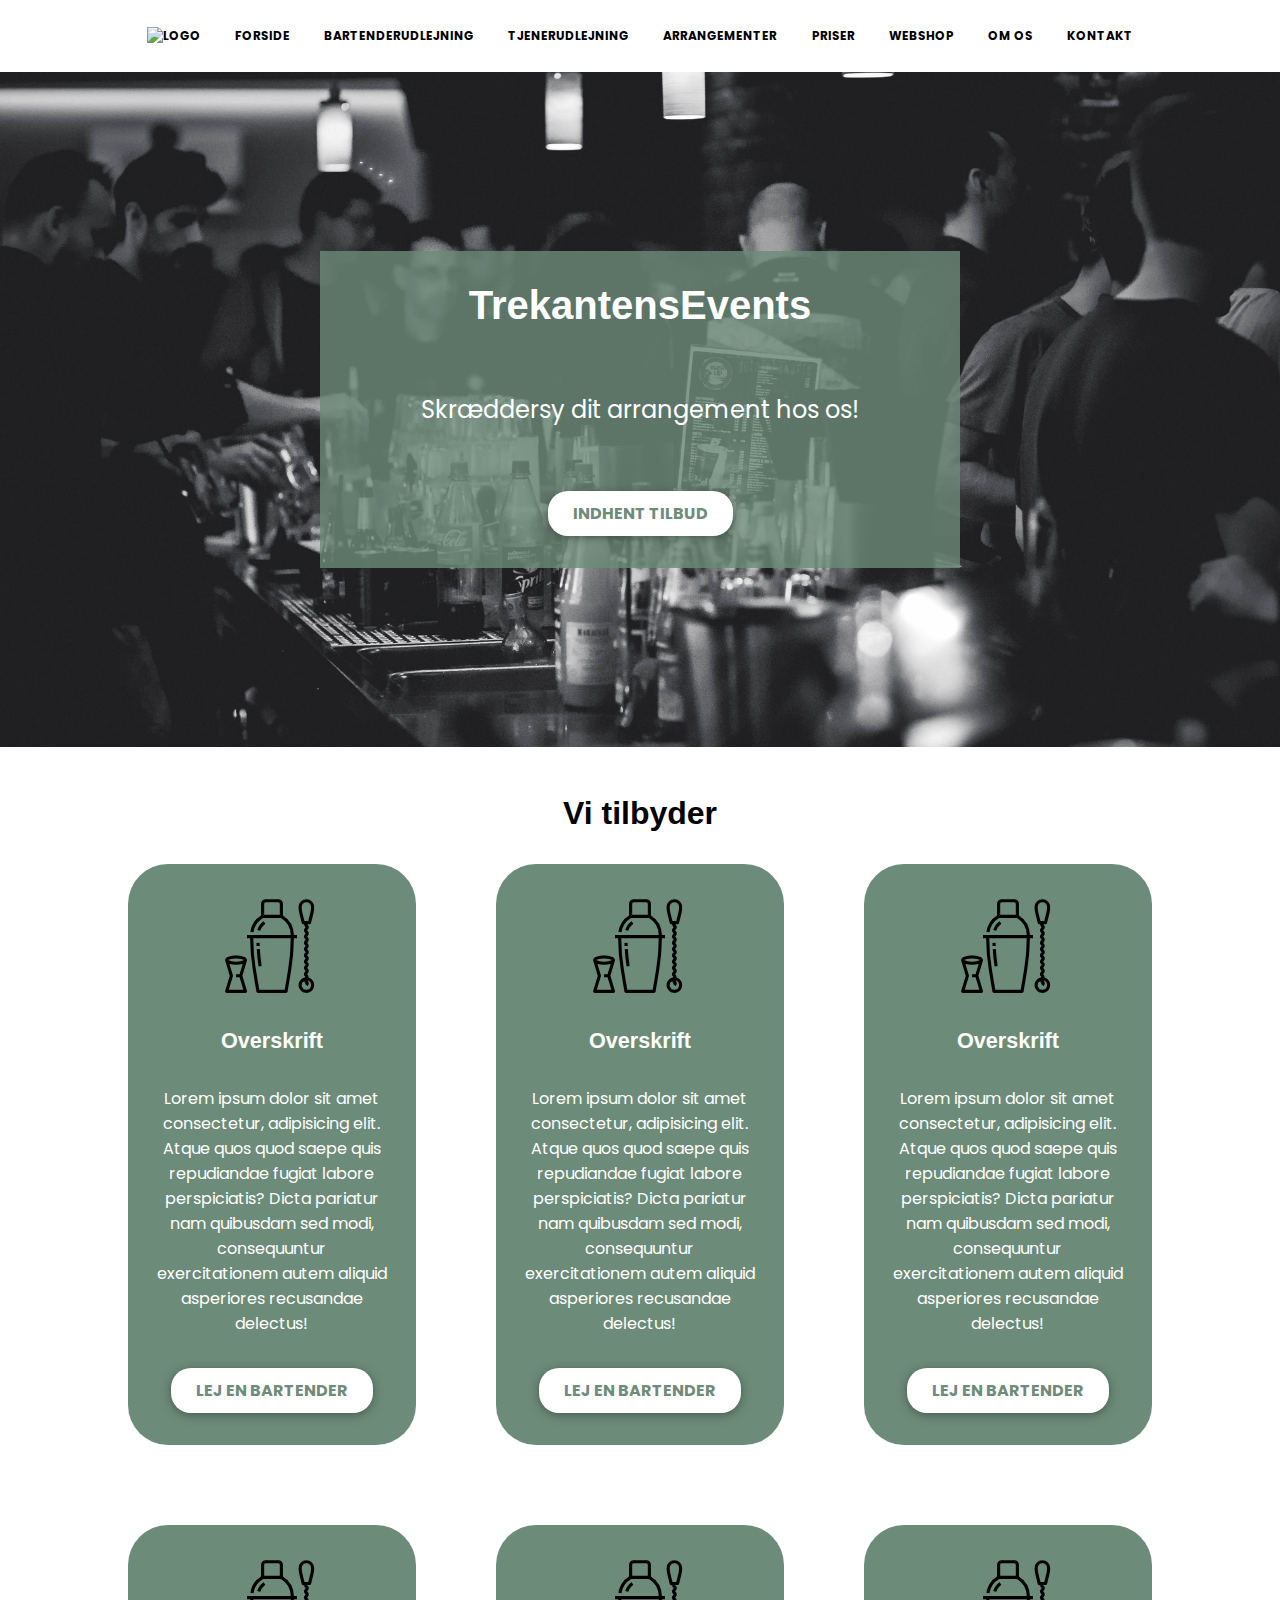
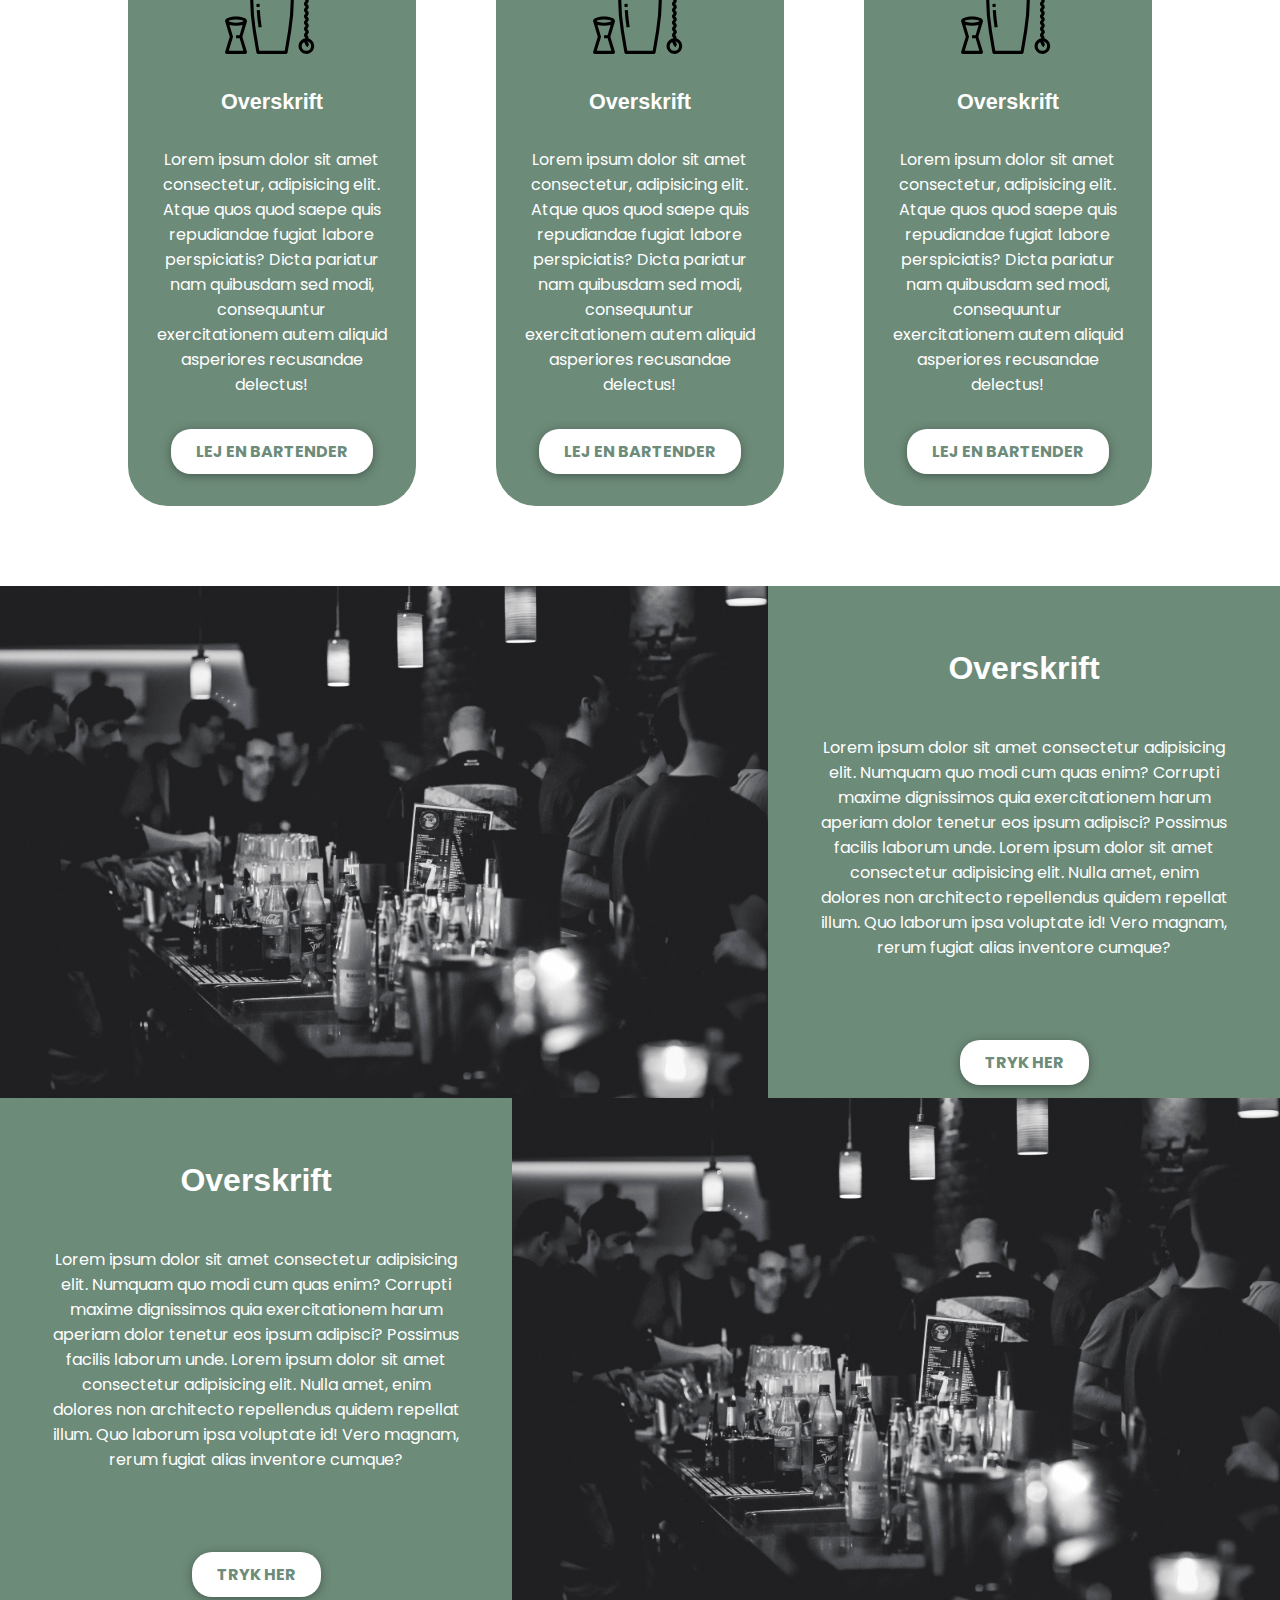
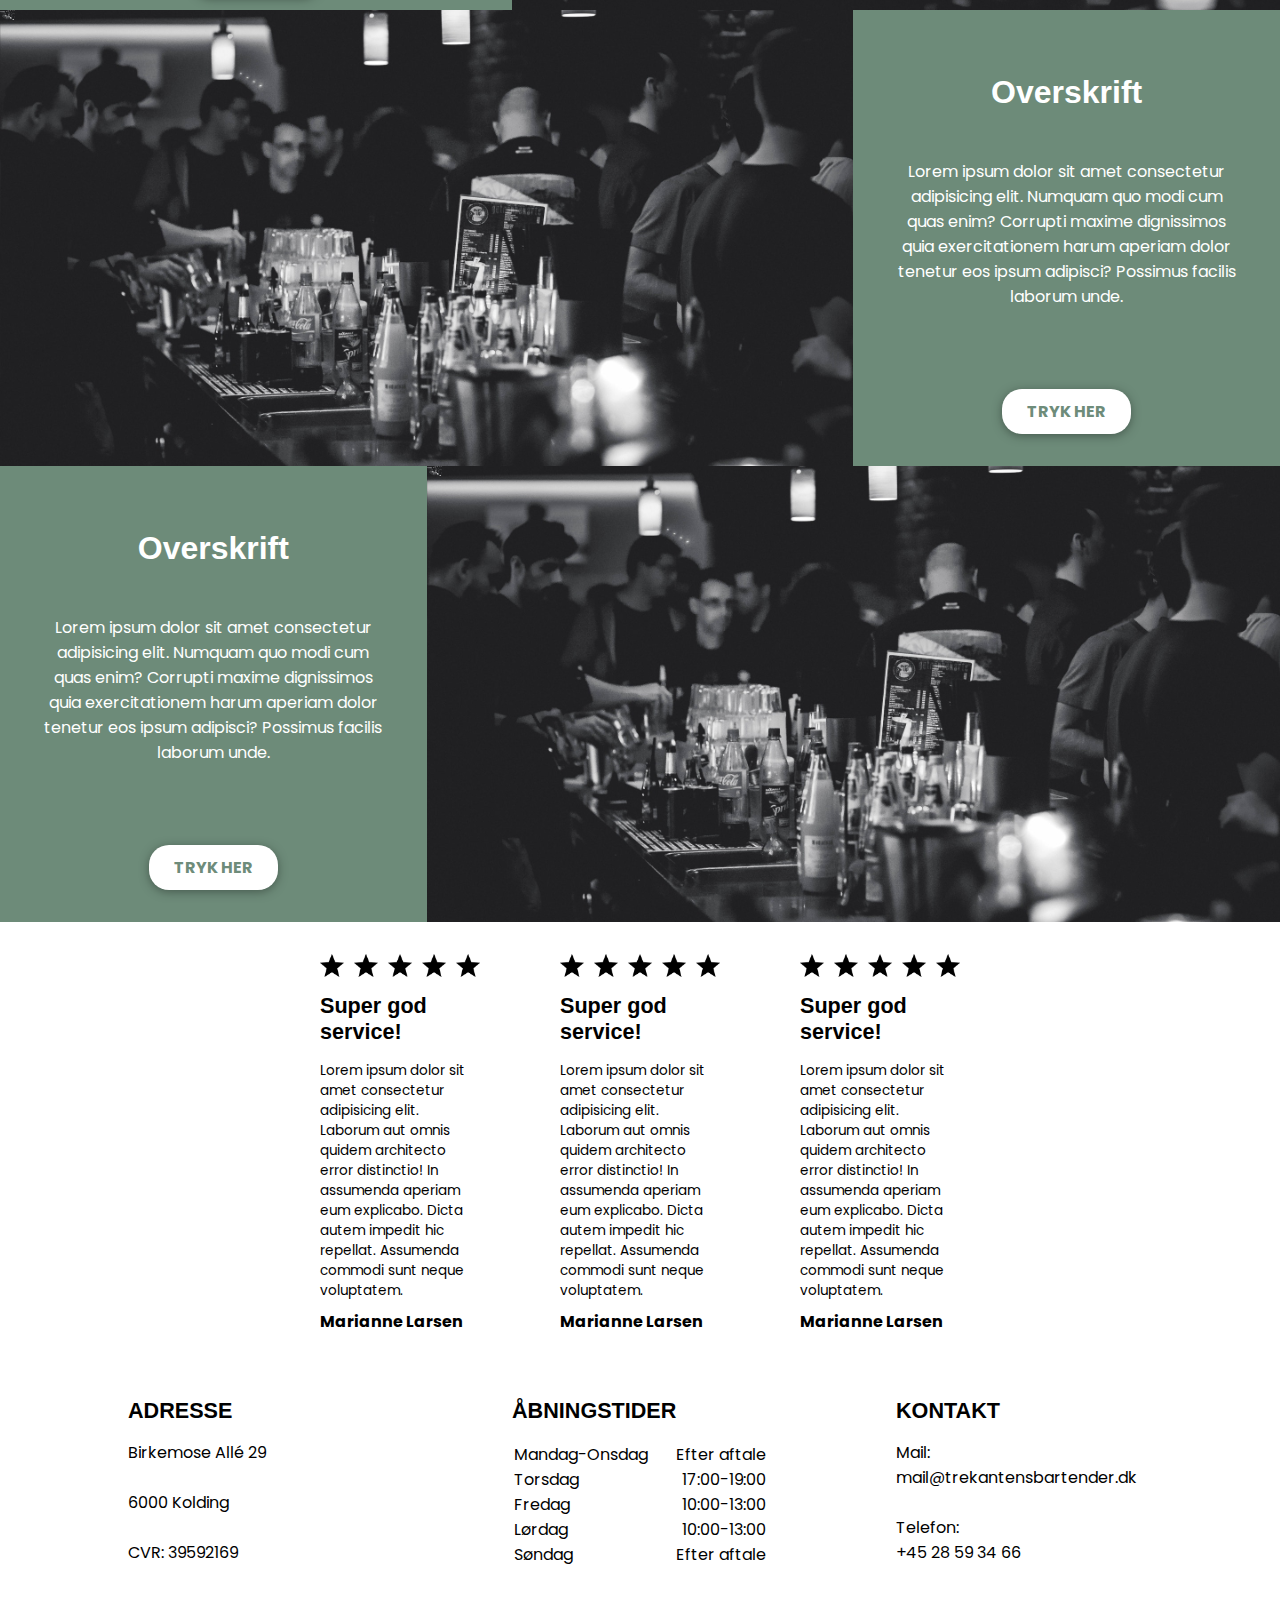
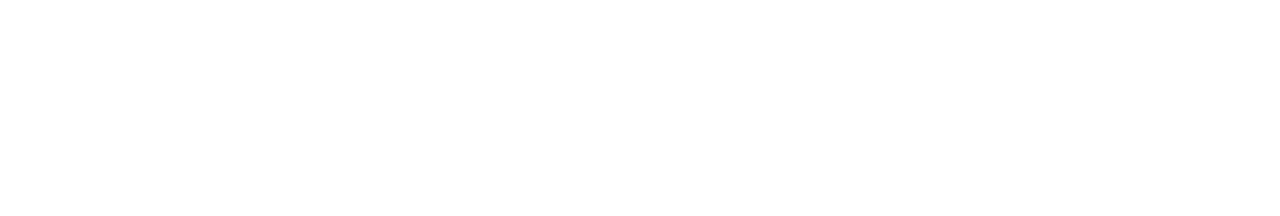
==== index.html @ 59d87a63 "Opstart - Forside" ====
<!DOCTYPE html>
<html lang="da">

<head>
    <meta charset="utf-8">
    <meta http-equiv="X-UA-Compatible" content="IE=edge">
    <meta name="viewport" content="width=device-width, initial-scale=1">
    <meta name="keywords"
        content="Events, bartender, tjener, arrangementer, fest, bryllup, fødselsdag, cocktails, ginsmagning, cocktailkursus, smagning, kursus" />
    <meta name="description" content="TrekantensEvents sørger for en uforglemmelig fest & oplevelse. 
    Vi laver pakkeløsninger til din fest & giver dig en skræddersyet løsning.">
    <meta name="og:title" property="og:title" content="TrekantensEvents">
    <meta name="twitter:card" content="TrekantensEvents">
    <link rel='shortcut icon' type='image/x-icon' href='img/favicon.ico' />
    <link rel="canonical" href="http://simonboehrnsknudsen.dk/">


    <title>Trekantens Events ApS </title>
    <link rel="stylesheet" href="css/style.css">
    <link rel="preconnect" href="https://fonts.gstatic.com">
    <link
        href="https://fonts.googleapis.com/css2?family=Poppins:ital,wght@0,100;0,200;0,300;0,400;0,500;0,600;0,700;0,800;0,900;1,100;1,200;1,300;1,400;1,500;1,600;1,700;1,800;1,900&display=swap"
        rel="stylesheet">


    <!-- Ikoner -->
    <link rel="stylesheet" href="https://cdnjs.cloudflare.com/ajax/libs/font-awesome/4.7.0/css/font-awesome.min.css">

</head>

<body>
    <header>
        <nav>
            <a href="">
                <img src="index.html" alt="logo">
            </a>
            <a href="index.html">Forside</a>
            <a href="bartender.html">Bartenderudlejning</a>
            <a href="tjener.html">Tjenerudlejning</a>
            <a href="arrangementer.html">Arrangementer</a>
            <a href="priser.html">Priser</a>
            <a href="https://trekantensis.dk/">Webshop</a>
            <a href="omos.html">Om os</a>
            <a href="kontakt.html">Kontakt</a>

        </nav>
    </header>

    <!-- Main Content-->

    <!---------------- FORSIDE--------------->
    <main>
        <article class="hero-article">
            <div class="hero-article-CTA-box">
                <div>
                    <h1>TrekantensEvents</h1>
                    <p>Skræddersy dit arrangement hos os!</p>
                    <a class="btn-standard" href="">Indhent Tilbud</a>
                </div>
            </div>
        </article>

        <!-- FORSIDE - VI TILBYDER -->
        <article class="forside-services-article">
            <h2 class="article-header">Vi tilbyder</h2>

            <!-- FORSIDE - VI TILBYDER  - GRID SYSTEM -->
            <div class="forside-services-grid">


                <!-- SERVICE NAVN-->

                <section class="forside-services-card">
                    <img src="img/shaker.svg" alt="Ikon">
                    <h3>Overskrift</h3>
                    <p> Lorem ipsum dolor sit amet consectetur, adipisicing elit. Atque quos quod saepe quis repudiandae
                        fugiat
                        labore perspiciatis? Dicta pariatur nam quibusdam sed modi, consequuntur exercitationem autem
                        aliquid asperiores recusandae delectus!</p>
                    <a class="btn-standard" href="">Lej en bartender</a>
                </section>

                <!-- SERVICE NAVN-->

                <section class="forside-services-card">
                    <img src="img/shaker.svg" alt="Ikon">
                    <h3>Overskrift</h3>
                    <p> Lorem ipsum dolor sit amet consectetur, adipisicing elit. Atque quos quod saepe quis repudiandae
                        fugiat
                        labore perspiciatis? Dicta pariatur nam quibusdam sed modi, consequuntur exercitationem autem
                        aliquid asperiores recusandae delectus!</p>
                    <a class="btn-standard" href="">Lej en bartender</a>
                </section>



                <!-- SERVICE NAVN-->

                <section class="forside-services-card">
                    <img src="img/shaker.svg" alt="Ikon">
                    <h3>Overskrift</h3>
                    <p> Lorem ipsum dolor sit amet consectetur, adipisicing elit. Atque quos quod saepe quis repudiandae
                        fugiat
                        labore perspiciatis? Dicta pariatur nam quibusdam sed modi, consequuntur exercitationem autem
                        aliquid asperiores recusandae delectus!</p>
                    <a class="btn-standard" href="">Lej en bartender</a>
                </section>


                <!-- SERVICE NAVN-->

                <section class="forside-services-card">
                    <img src="img/shaker.svg" alt="Ikon">
                    <h3>Overskrift</h3>
                    <p> Lorem ipsum dolor sit amet consectetur, adipisicing elit. Atque quos quod saepe quis repudiandae
                        fugiat
                        labore perspiciatis? Dicta pariatur nam quibusdam sed modi, consequuntur exercitationem autem
                        aliquid asperiores recusandae delectus!</p>
                    <a class="btn-standard" href="">Lej en bartender</a>
                </section>


                <!-- SERVICE NAVN-->

                <section class="forside-services-card">
                    <img src="img/shaker.svg" alt="Ikon">
                    <h3>Overskrift</h3>
                    <p> Lorem ipsum dolor sit amet consectetur, adipisicing elit. Atque quos quod saepe quis repudiandae
                        fugiat
                        labore perspiciatis? Dicta pariatur nam quibusdam sed modi, consequuntur exercitationem autem
                        aliquid asperiores recusandae delectus!</p>
                    <a class="btn-standard" href="">Lej en bartender</a>
                </section>

                <!-- SERVICE NAVN-->

                <section class="forside-services-card">
                    <img src="img/shaker.svg" alt="Ikon">
                    <h3>Overskrift</h3>
                    <p> Lorem ipsum dolor sit amet consectetur, adipisicing elit. Atque quos quod saepe quis repudiandae
                        fugiat
                        labore perspiciatis? Dicta pariatur nam quibusdam sed modi, consequuntur exercitationem autem
                        aliquid asperiores recusandae delectus!</p>
                    <a class="btn-standard" href="">Lej en bartender</a>
                </section>
            </div>
        </article>

        <article class="forside-inspiration-article left-grid-article">
            <img src="img/herotest.jpg" alt="">
            <div>
                <h2>Overskrift</h2>
                <p>Lorem ipsum dolor sit amet consectetur adipisicing elit.
                    Numquam quo modi cum quas enim? Corrupti maxime dignissimos quia exercitationem harum aperiam dolor
                    tenetur eos ipsum adipisci? Possimus facilis laborum unde.
                    Lorem ipsum dolor sit amet consectetur adipisicing elit.
                    Nulla amet, enim dolores non architecto repellendus quidem repellat illum. Quo laborum ipsa
                    voluptate id! Vero magnam, rerum fugiat alias inventore cumque?</p>

                <a class="btn-standard" href="">TRYK HER</a>
            </div>

        </article>

        <article class="forside-inspiration-article right-grid-article">
            <div>
                <h2>Overskrift</h2>
                <p>Lorem ipsum dolor sit amet consectetur adipisicing elit.
                    Numquam quo modi cum quas enim? Corrupti maxime dignissimos quia exercitationem harum aperiam dolor
                    tenetur eos ipsum adipisci? Possimus facilis laborum unde.
                    Lorem ipsum dolor sit amet consectetur adipisicing elit.
                    Nulla amet, enim dolores non architecto repellendus quidem repellat illum. Quo laborum ipsa
                    voluptate id! Vero magnam, rerum fugiat alias inventore cumque?</p>
                <a class="btn-standard" href="">TRYK HER</a>
            </div>
            <img src="img/herotest.jpg" alt="">


        </article>

        <!-- grid -->



        <div class="grid">

            <!-- 1 -->
            <div class="span-col-2">
                <img src="img/herotest.jpg" alt="">

            </div>

            <div class="text-grid">
                <h2>Overskrift</h2>
                <p>Lorem ipsum dolor sit amet consectetur adipisicing elit.
                    Numquam quo modi cum quas enim? Corrupti maxime dignissimos quia exercitationem harum aperiam dolor
                    tenetur eos ipsum adipisci? Possimus facilis laborum unde.
                </p>
                <a class="btn-standard" href="">TRYK HER</a>
            </div>


            <!-- 2 -->
            <div class="text-grid">
                <div>
                    <h2>Overskrift</h2>
                    <p>Lorem ipsum dolor sit amet consectetur adipisicing elit.
                        Numquam quo modi cum quas enim? Corrupti maxime dignissimos quia exercitationem harum aperiam
                        dolor
                        tenetur eos ipsum adipisci? Possimus facilis laborum unde.
                    </p>
                    <a class="btn-standard" href="">TRYK HER</a>
                </div>

            </div>

            <div class="span-col-2">
                <img src="img/herotest.jpg" alt="">
            </div>
        </div>

        <article class="testimonials-wrapper">
            <section>
                <h3>
                    <img src="img/anmeldelser5v2.png" alt="">
                    Super god service!
                </h3>
                <p>Lorem ipsum dolor sit amet consectetur adipisicing elit. 
                    Laborum aut omnis quidem architecto error distinctio! In assumenda aperiam eum explicabo. 
                    Dicta autem impedit hic repellat. Assumenda commodi sunt neque voluptatem.</p>

                <span> Marianne Larsen</span>

            </section>

            <section>
                <h3>
                    <img src="img/anmeldelser5v2.png" alt="">
                    Super god service!
                </h3>
                <p>Lorem ipsum dolor sit amet consectetur adipisicing elit. 
                    Laborum aut omnis quidem architecto error distinctio! In assumenda aperiam eum explicabo. 
                    Dicta autem impedit hic repellat. Assumenda commodi sunt neque voluptatem.</p>

                <span> Marianne Larsen</span>

            </section>

     
            <section>
                <h3>
                    <img src="img/anmeldelser5v2.png" alt="">
                    Super god service!
                </h3>
                <p>Lorem ipsum dolor sit amet consectetur adipisicing elit. 
                    Laborum aut omnis quidem architecto error distinctio! In assumenda aperiam eum explicabo. 
                    Dicta autem impedit hic repellat. Assumenda commodi sunt neque voluptatem.</p>

                <span> Marianne Larsen</span>

            </section>

     
        </article>



    </main>

    <footer>
        <div>
            <h3>Adresse</h3>
            <p>
                Birkemose Allé 29 <br> <br>

                6000 Kolding <br> <br>

                CVR: 39592169

            </p>
        </div>

        <div>

            <h3>Åbningstider</h3>
            <table>

                <tr>
                    <td>Mandag-Onsdag</td>
                    <td>Efter aftale</td>
                </tr>

                <tr>
                    <td>Torsdag</td>
                    <td>17:00-19:00</td>
                </tr>

                <tr>
                    <td>Fredag</td>
                    <td>10:00-13:00</td>
                </tr>

                <tr>
                    <td>Lørdag</td>
                    <td>10:00-13:00</td>
                </tr>

                <tr>
                    <td>Søndag</td>
                    <td>Efter aftale</td>
                </tr>



            </table>
        </div>


        <div>
            <h3>Kontakt</h3>
            <p>
                Mail: <br>
                mail@trekantensbartender.dk <br> <br>
                Telefon: <br>
                +45 28 59 34 66

            </p>
        </div>


    </footer>

</body>

</html>
---- css/style.css ----
/* BASIC */

* {
  margin: 0;
  padding: 0;
  box-sizing: border-box;
}

html,
body {
  width: 100%;
  overflow-x: hidden;
  font-size: 16px;
  scroll-behavior: smooth;
  font-family: 'Poppins', sans-serif;
  color: white;
}

/* Typography */
h1,
h2,
h3,
h4 a {
  font-family: Verdana, sans-serif;
}

h1 {
  font-size: 2.5rem;
}

h2 {
  font-size: 2rem;
}

h3 {
  font-size: 1.35rem;
}

h4 {
  font-size: 1.15rem;
}

a {
  text-decoration: none;
  color: white;
  text-transform: uppercase;
  font-weight: bold;

}

/* Buttons */
.btn-standard {
  display: block;
  background-color: white;
  color: #6e8c7a;
  padding: 10px 25px 10px 25px;
  border-radius: 20px;
  text-transform: uppercase;
  box-shadow: rgb(34, 43, 37, 0.5) 0px 2px 10px;
  width: fit-content;
  margin: 0 auto 0 auto;
}

/* Buttons hover */
.btn-standard:hover {
  background: rgb(253, 106, 33);
  color: white;
  transition: 0.7s;
  transform: translateY(-2px);
}


/**************NAVIGATION *************/

/*NAVIGATIONS BAR ***/
nav {
  margin: 0 10% 0 10%;
  text-align: center;
  display: flex;
  justify-content: space-evenly;
  height: 8vh;
}

/*NAVIGATIONS PUNKTER */
nav a {
  display: flex;
  text-decoration: none;
  color: black;
  text-transform: uppercase;
  font-weight: bold;
  font-size: 12px;
  align-items: center;
  padding: 0 15px 0 15px;
}

/*NAVIGATIONS PUNKTER HOVER*/
nav a:hover {
  background-color: #6D8B79;
  color: white;
}

/*MAIN CONTENT */
main {
  width: 100%;
}

/*HERO WRAPPER AND IMAGE */
.hero-article {
  height: 75vh;
  display: flex;
  width: 100%;
  background-image: url(../img/herotest.jpg);
  background-position: center;
  background-size: cover;
  justify-content: center;
  align-items: center;
}

/*HERO CTA BOX */
.hero-article-CTA-box {
  display: flex;
  justify-content: center;
  align-items: center;
  flex-direction: column;
  background-color: rgb(109, 139, 121, 0.8);
  width: 50vw;
  height: auto;
  text-align: center;
  padding-bottom: 2rem;
  padding-top: 2rem;
}

.hero-article-CTA-box div {
  width: 90%;
}

/*HERO CTA BOX TEXT*/
.hero-article-CTA-box p {
  margin: 4rem 0 4rem 0;
  font-size: 1.5em;
}

/* VI TILBYDER */
.forside-services-article {
  width: 100%;
  margin: 3rem 0 5rem 0;
}

/* VI TILBYDER HEADER */
.article-header {
  color: black;
  text-align: center;
  width: fit-content;
  margin: 0 auto 2rem auto;
}

/* VI TILBYDER GRIDSYSTEM */
.forside-services-grid {
  display: grid;
  width: 80%;
  margin: 0 auto 0 auto;
  grid-gap: 5rem;
  grid-template-columns: repeat(auto-fit, minmax(20vw, 1fr))
}

/* VI TILBYDER GRIDKORT */
.forside-services-card {
  display: flex;
  flex-direction: column;
  justify-content: center;
  align-items: center;
  text-align: center;
  padding: 2rem 0 2rem 0;
  background: #6D8B79;
  border-radius: 40px;
}

/* GRIDKORT IKONER */
.forside-services-card img {
  width: 100%;
  height: 100px;
  margin-bottom: 2rem;
  fill: cyan;
}

/* GRIDKORT TEXT */
.forside-services-card p {
  margin: 2rem 0 2rem 0;
  width: 80%;
}


/********* FORSIDE INSPIRATIONS ARTIKLER **************/
.forside-inspiration-article {
  display: grid;
  grid-template-rows: 2fr;
  position: relative;
}

/*ARTIKEL VENSTRE BILLEDE */
.left-grid-article {
  grid-template-columns: 1.5fr 1fr;
}

/*ARTIKEL HØJRE BILLEDE */
.right-grid-article {
  grid-template-columns: 1fr 1.5fr;
}

/*ARTIKEL BILLEDE */
.forside-inspiration-article img {
  width: 100%;
  height: auto;
}

/*ARTIKEL TEXT DIV */
.forside-inspiration-article div {
  text-align: center;
  background-color: #6D8B79;
}

/*ARTIKEL TEXT DIV HEADER */
.forside-inspiration-article div h2 {
  margin: 4rem auto 3rem auto;
  width: 80%;
}

/*ARTIKEL TEXT DIV TEXT */
.forside-inspiration-article div p {
  margin: 2rem auto 5rem auto;
  width: 80%;
}

.grid {
  display: grid;
  grid-template-columns: repeat(3, 1fr);
}

.text-grid {
  background-color: #6D8B79;
  text-align: center;
  padding-bottom: 2rem;
}

/*ARTIKEL TEXT DIV HEADER */
.text-grid h2 {
  margin: 4rem auto 3rem auto;
  width: 80%;
}

/*ARTIKEL TEXT DIV TEXT */
.text-grid p {
  margin: 2rem auto 5rem auto;
  width: 80%;

}

.span-col-2 {
  grid-column: span 2 / auto;
  display: block;
  background-image: url(../img/herotest.jpg);
  background-position: center;
  background-size: cover;
}

.span-col-2 img {
  height: 10px;
  display: block;
}

/************** TESTIMONIALS **********/
.testimonials-wrapper {
  color: black;
  display: flex;
  justify-content: space-between;
  margin: 2rem auto 2rem auto;
  width: 50%;

}

.testimonials-wrapper section img{
 width: 100%;
 display: block;
 margin-bottom: 1rem;
}

.testimonials-wrapper p {
  font-size: 0.85rem;
  margin: 1rem 0 0.5rem 0;
}

.testimonials-wrapper span {
  font-weight: bold;
}

.testimonials-wrapper section {
  max-width: 12.5vw;
}




/************** FOOTER **********/

footer {
  min-height: 50vh;
  display: flex;
  justify-content: space-evenly;
  color: black;
}

footer div {
  min-width: 20%;
}

footer h3 {
  margin: 2rem 0 1rem 0;
  text-transform: uppercase;
}


footer table {
  width: 100%;
}

footer tr {
  display: flex;
  justify-content: space-between;
  width: 100%;
}
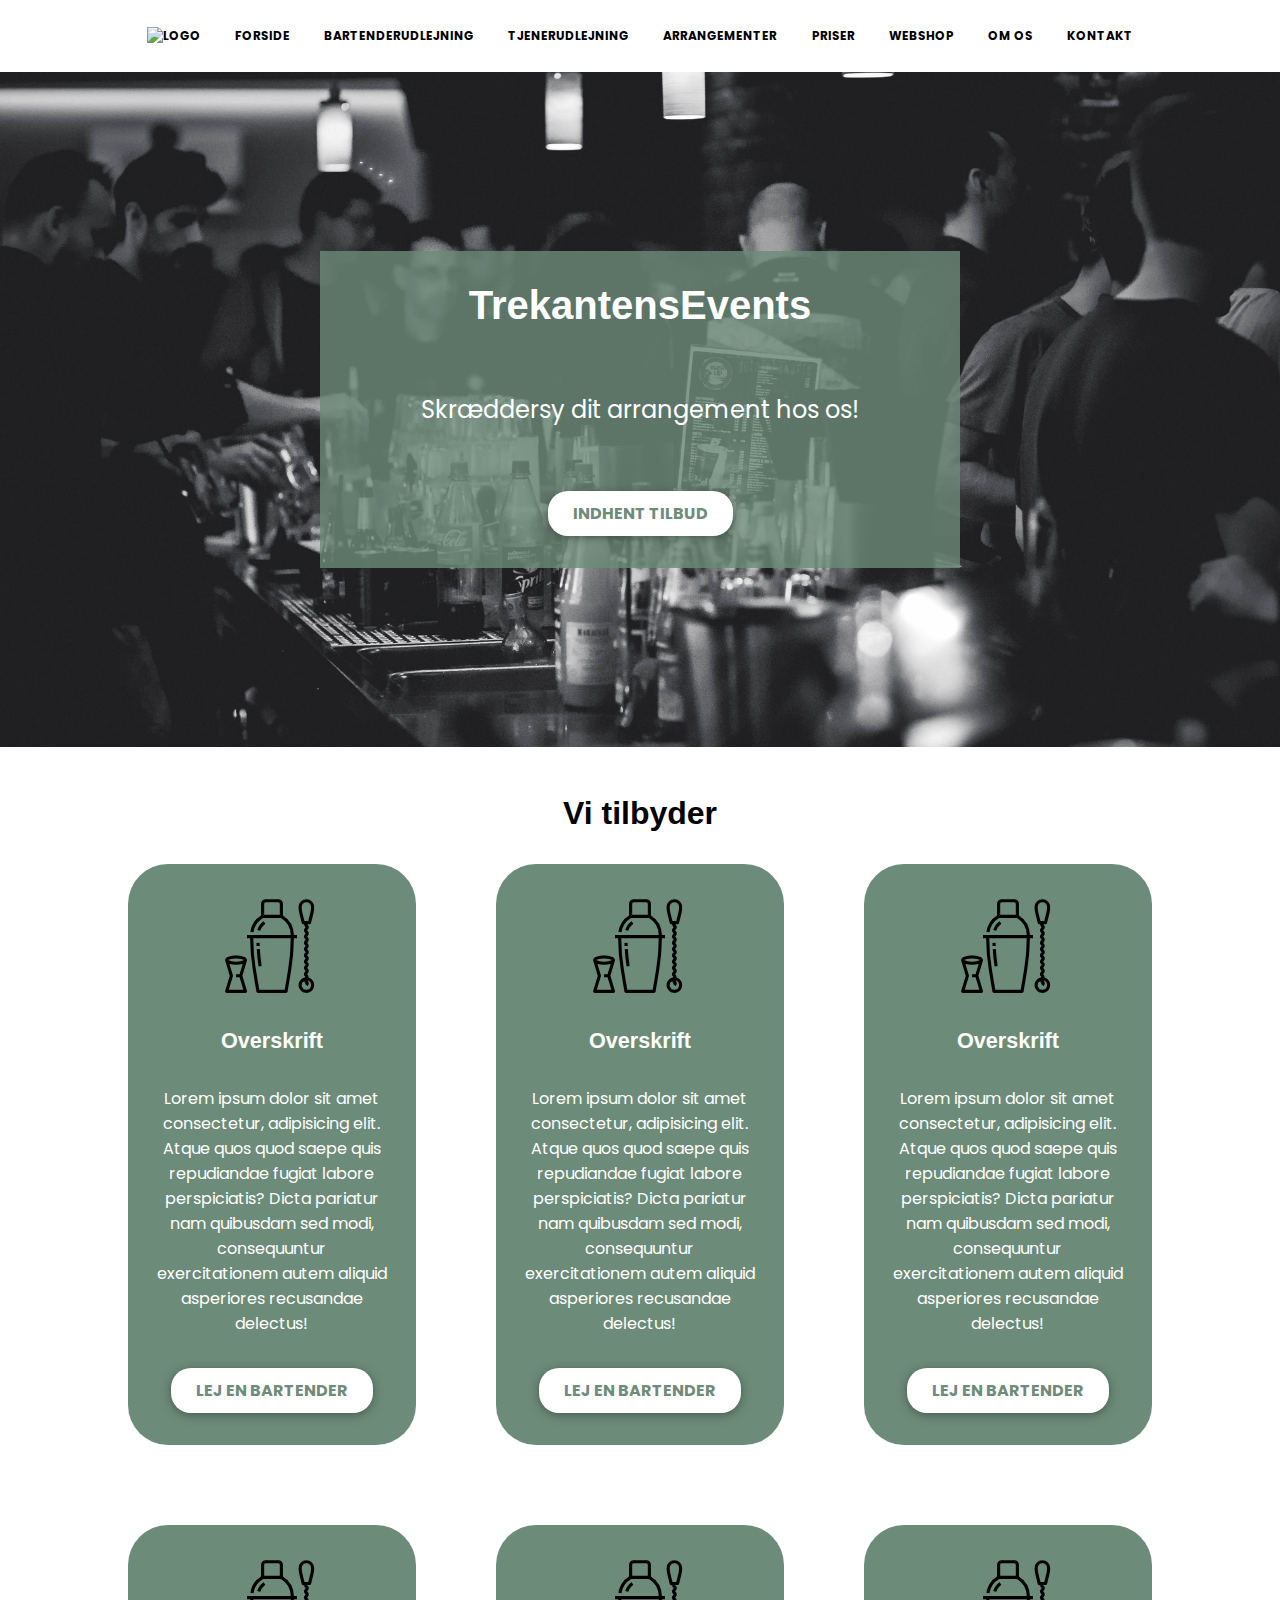
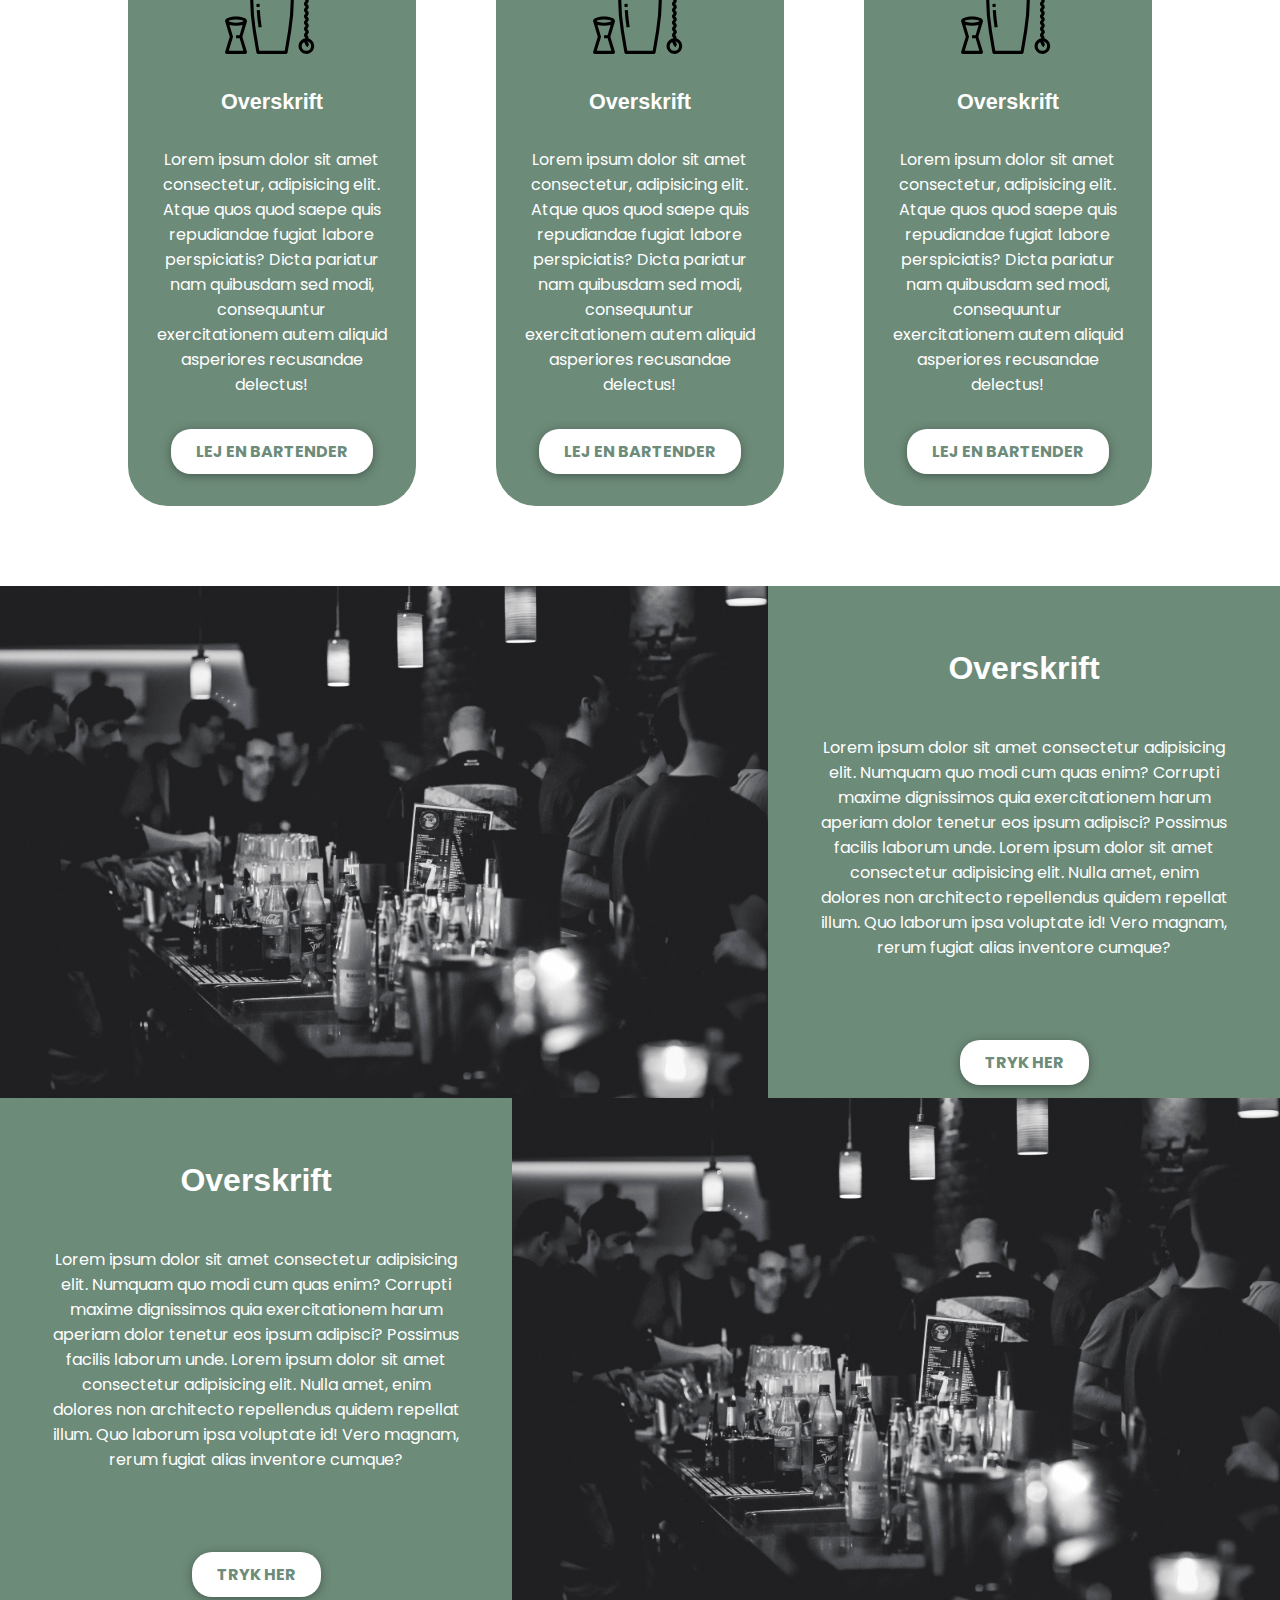
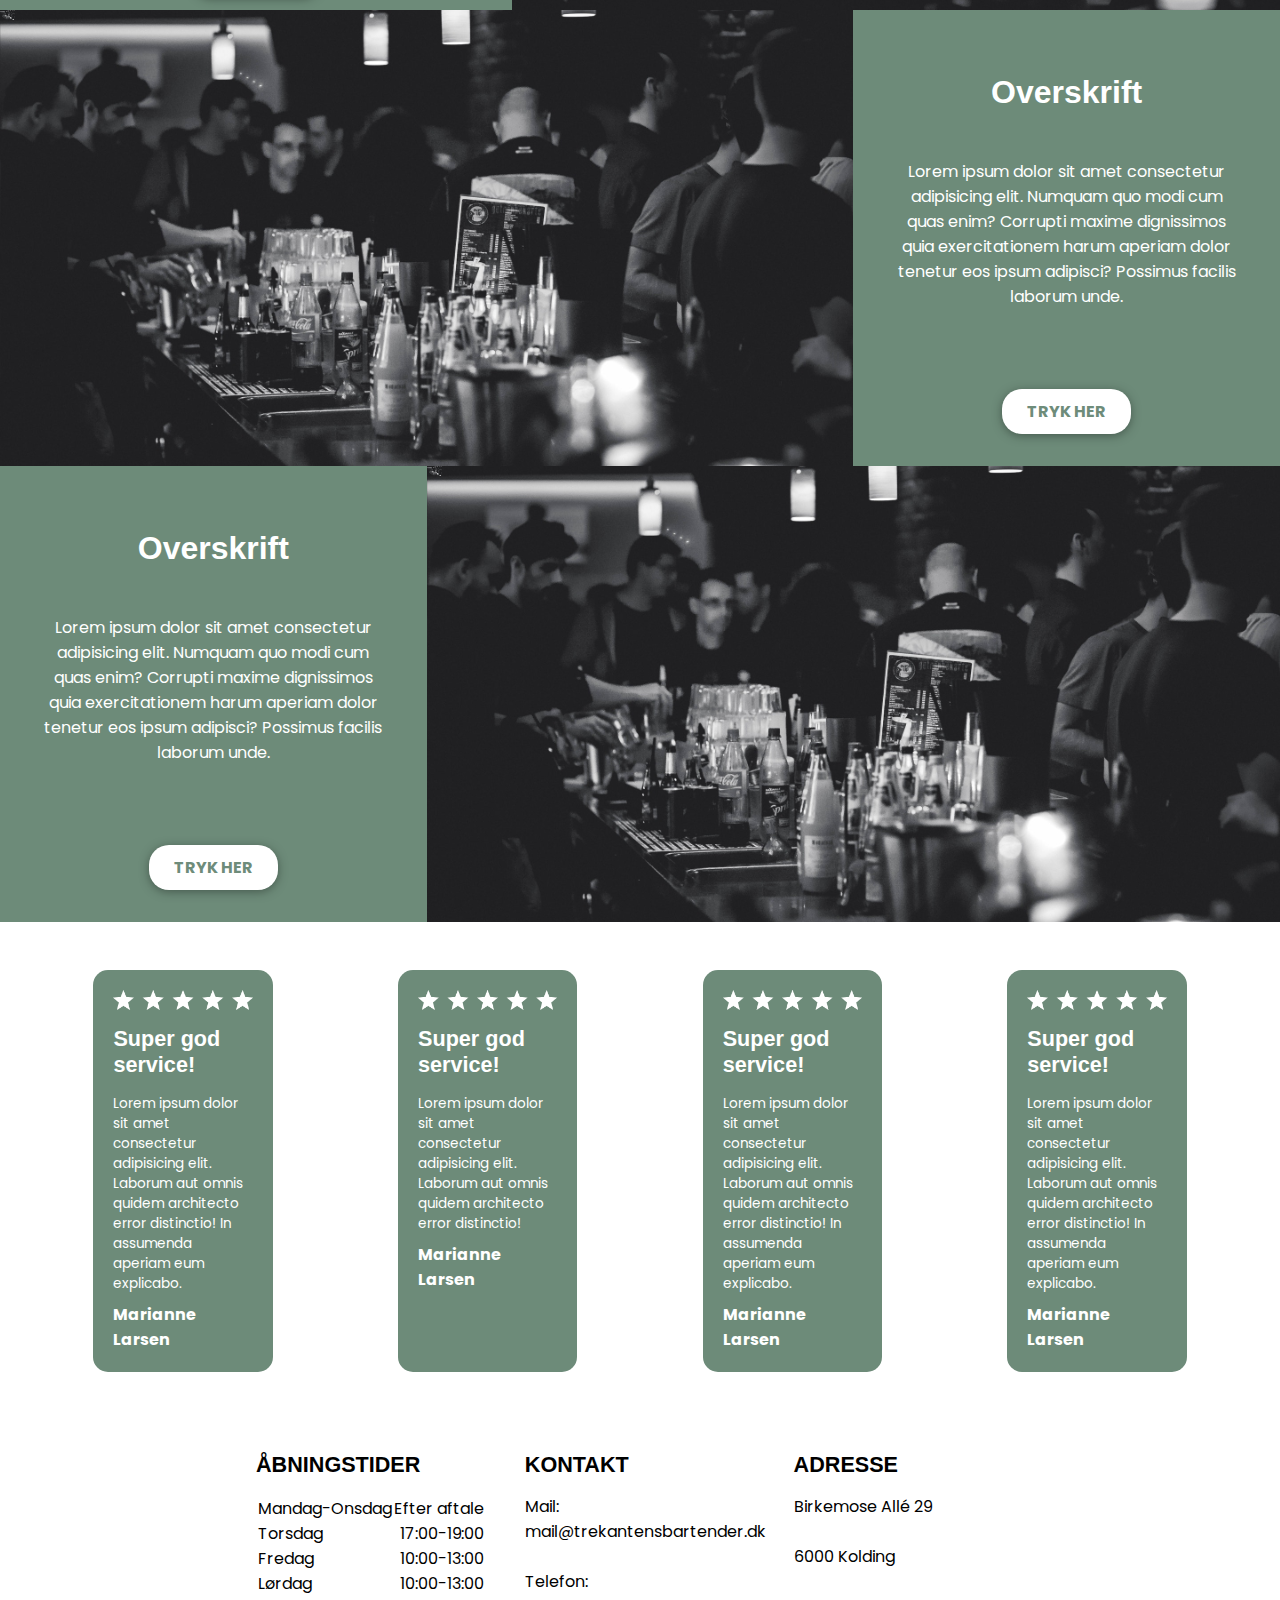
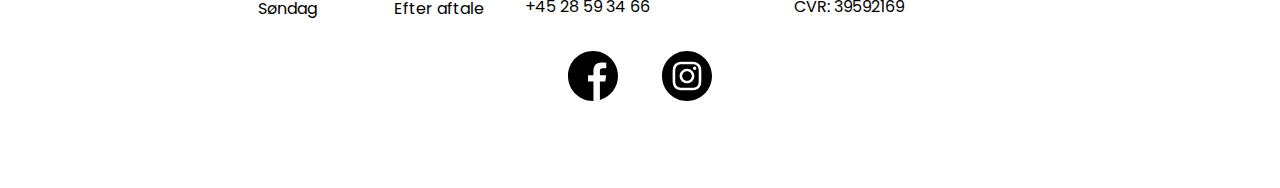
==== commit 457d3f85: "Opdatering Forside" ====
--- a/index.html
+++ b/index.html
@@ -219,66 +219,71 @@
             </div>
         </div>
 
-        <article class="testimonials-wrapper">
-            <section>
-                <h3>
-                    <img src="img/anmeldelser5v2.png" alt="">
-                    Super god service!
-                </h3>
-                <p>Lorem ipsum dolor sit amet consectetur adipisicing elit. 
-                    Laborum aut omnis quidem architecto error distinctio! In assumenda aperiam eum explicabo. 
-                    Dicta autem impedit hic repellat. Assumenda commodi sunt neque voluptatem.</p>
-
-                <span> Marianne Larsen</span>
-
-            </section>
-
-            <section>
-                <h3>
-                    <img src="img/anmeldelser5v2.png" alt="">
-                    Super god service!
-                </h3>
-                <p>Lorem ipsum dolor sit amet consectetur adipisicing elit. 
-                    Laborum aut omnis quidem architecto error distinctio! In assumenda aperiam eum explicabo. 
-                    Dicta autem impedit hic repellat. Assumenda commodi sunt neque voluptatem.</p>
-
-                <span> Marianne Larsen</span>
-
-            </section>
-
-     
-            <section>
-                <h3>
-                    <img src="img/anmeldelser5v2.png" alt="">
-                    Super god service!
-                </h3>
-                <p>Lorem ipsum dolor sit amet consectetur adipisicing elit. 
-                    Laborum aut omnis quidem architecto error distinctio! In assumenda aperiam eum explicabo. 
-                    Dicta autem impedit hic repellat. Assumenda commodi sunt neque voluptatem.</p>
-
-                <span> Marianne Larsen</span>
-
-            </section>
-
-     
-        </article>
-
 
 
     </main>
 
+
+    <!-- TESTIMONIALS -->
+
+    <article class="testimonials-wrapper">
+        <section>
+            <h3>
+                <img src="img/anmeldelser5v2hvid.png" alt="">
+                Super god service!
+            </h3>
+            <p>Lorem ipsum dolor sit amet consectetur adipisicing elit.
+                Laborum aut omnis quidem architecto error distinctio! In assumenda aperiam eum explicabo. </p>
+
+            <span> Marianne Larsen</span>
+
+        </section>
+
+        <section>
+            <h3>
+                <img src="img/anmeldelser5v2hvid.png" alt="">
+                Super god service!
+            </h3>
+            <p>Lorem ipsum dolor sit amet consectetur adipisicing elit.
+                Laborum aut omnis quidem architecto error distinctio!</p>
+
+            <span> Marianne Larsen</span>
+
+        </section>
+
+
+        <section>
+            <h3>
+                <img src="img/anmeldelser5v2hvid.png" alt="">
+                Super god service!
+            </h3>
+            <p>Lorem ipsum dolor sit amet consectetur adipisicing elit.
+                Laborum aut omnis quidem architecto error distinctio! In assumenda aperiam eum explicabo. </p>
+
+            <span> Marianne Larsen</span>
+
+        </section>
+
+
+        <section>
+            <h3>
+                <img src="img/anmeldelser5v2hvid.png" alt="">
+                Super god service!
+            </h3>
+            <p>Lorem ipsum dolor sit amet consectetur adipisicing elit.
+                Laborum aut omnis quidem architecto error distinctio! In assumenda aperiam eum explicabo. </p>
+
+            <span> Marianne Larsen</span>
+
+        </section>
+
+    </article>
+
+
+
+    <!---------------- FOOTER ------------>
     <footer>
-        <div>
-            <h3>Adresse</h3>
-            <p>
-                Birkemose Allé 29 <br> <br>
-
-                6000 Kolding <br> <br>
-
-                CVR: 39592169
-
-            </p>
-        </div>
+
 
         <div>
 
@@ -310,10 +315,9 @@
                     <td>Efter aftale</td>
                 </tr>
 
-
-
             </table>
         </div>
+
 
 
         <div>
@@ -324,12 +328,38 @@
                 Telefon: <br>
                 +45 28 59 34 66
 
+                <div class="footer-socialmedia">
+                    <a href="">
+                        <img src="img/facebook.svg" alt="">
+                    </a>
+
+                    <a href="">
+                        <img src="img/instagram.svg" alt="">
+                    </a>
+                </div>
             </p>
         </div>
 
 
+
+
+        <div>
+            <h3>Adresse</h3>
+            <p>
+                Birkemose Allé 29 <br> <br>
+
+                6000 Kolding <br> <br>
+
+                CVR: 39592169
+
+            </p>
+        </div>
+
+
+
     </footer>
 
+
 </body>
 
 </html>--- a/css/style.css
+++ b/css/style.css
@@ -252,7 +252,6 @@
 .text-grid p {
   margin: 2rem auto 5rem auto;
   width: 80%;
-
 }
 
 .span-col-2 {
@@ -270,18 +269,26 @@
 
 /************** TESTIMONIALS **********/
 .testimonials-wrapper {
-  color: black;
-  display: flex;
-  justify-content: space-between;
+  color: rgb(255, 255, 255);
+  display: flex;
+  justify-content: space-evenly;
   margin: 2rem auto 2rem auto;
-  width: 50%;
-
-}
-
-.testimonials-wrapper section img{
- width: 100%;
- display: block;
- margin-bottom: 1rem;
+  width: 100%;
+
+
+}
+.testimonials-wrapper section {
+  width: 14vw;
+  margin: 1rem 2rem 1rem 2rem;
+  border-radius: 15px;
+  padding: 20px;
+  background-color: #6D8B79;
+}
+
+.testimonials-wrapper section img {
+  width: 100%;
+  display: block;
+  margin-bottom: 1rem;
 }
 
 .testimonials-wrapper p {
@@ -293,24 +300,21 @@
   font-weight: bold;
 }
 
-.testimonials-wrapper section {
-  max-width: 12.5vw;
-}
-
 
 
 
 /************** FOOTER **********/
 
 footer {
-  min-height: 50vh;
-  display: flex;
-  justify-content: space-evenly;
+  display: flex;
   color: black;
+  justify-content: space-between;
+  width: 60%;
+  margin: 0 auto 5rem auto;
 }
 
 footer div {
-  min-width: 20%;
+  width: 18vw;
 }
 
 footer h3 {
@@ -327,4 +331,17 @@
   display: flex;
   justify-content: space-between;
   width: 100%;
+}
+
+.footer-socialmedia {
+  display: flex;
+  flex-direction: row;
+  justify-content: space-evenly;
+  align-items: center;
+}
+
+footer img {
+  height: 50px;
+  width: auto;
+  margin: 2rem 0 0 0;
 }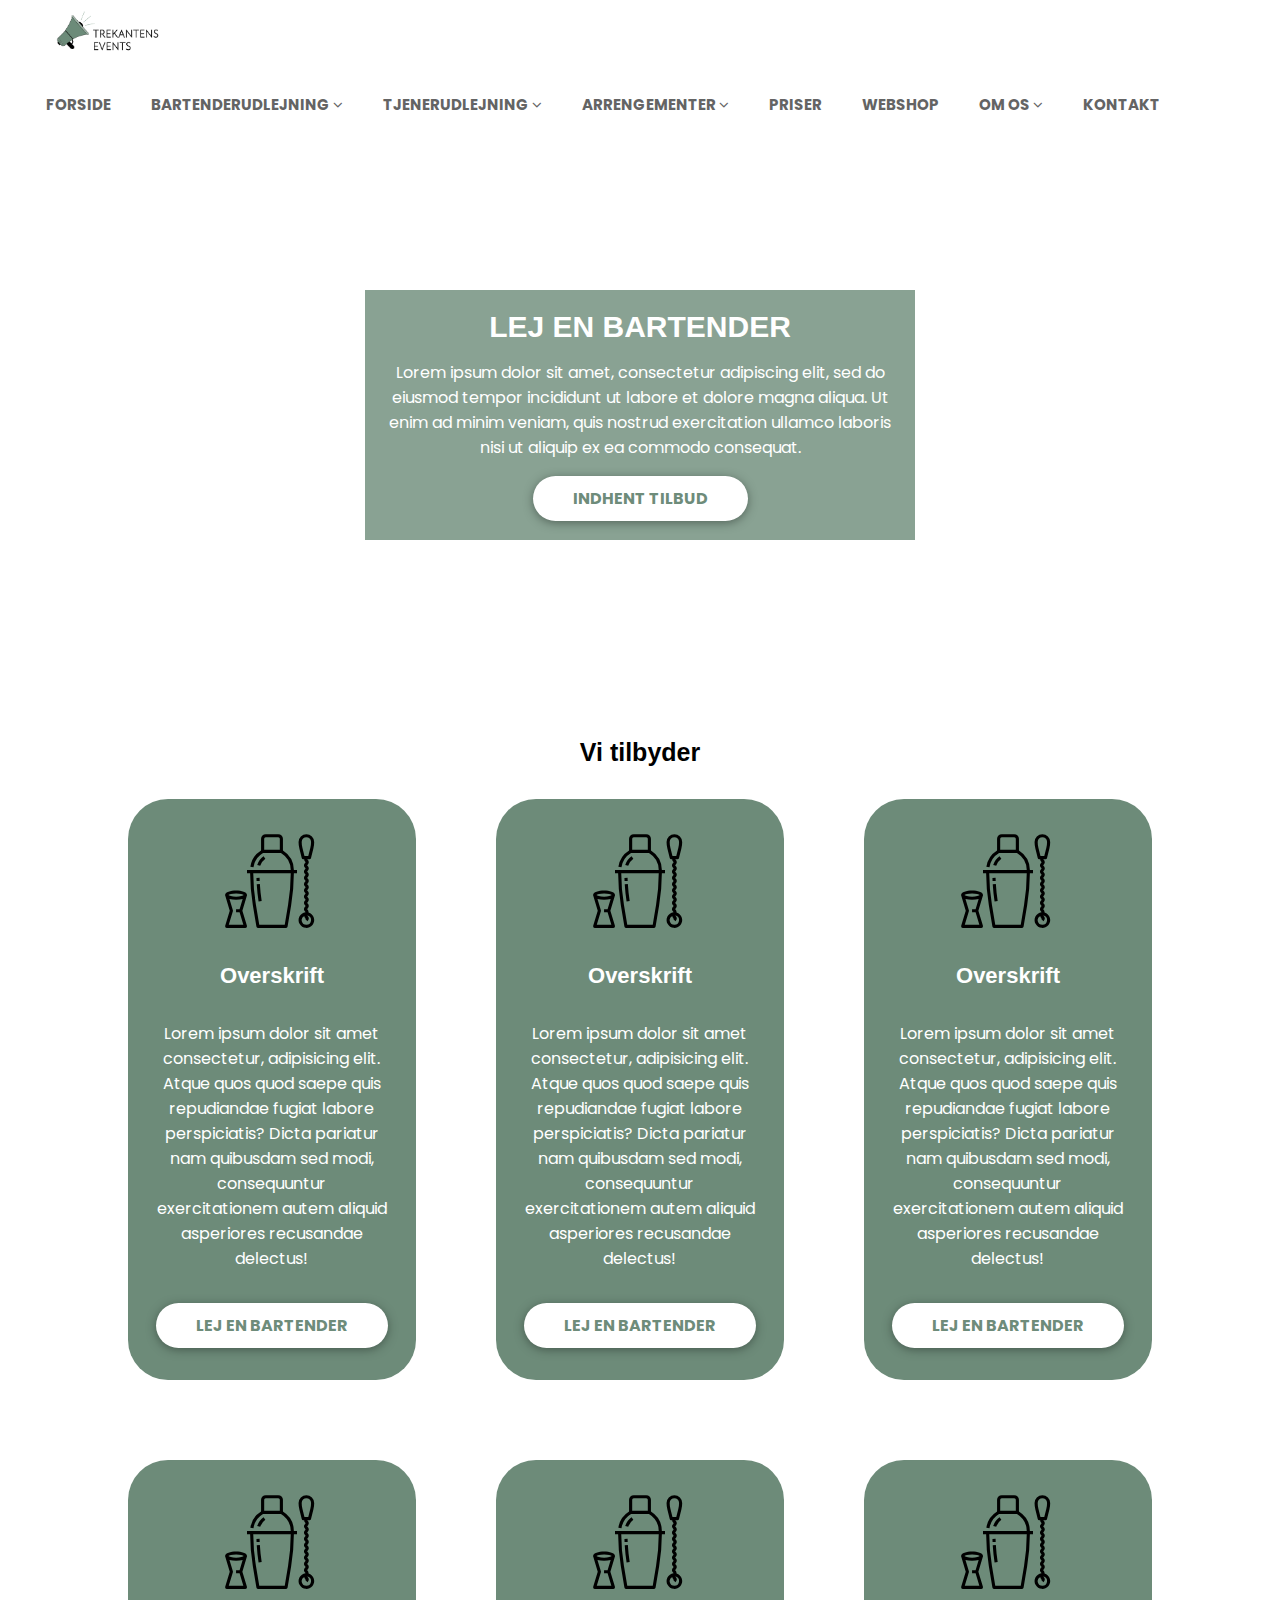
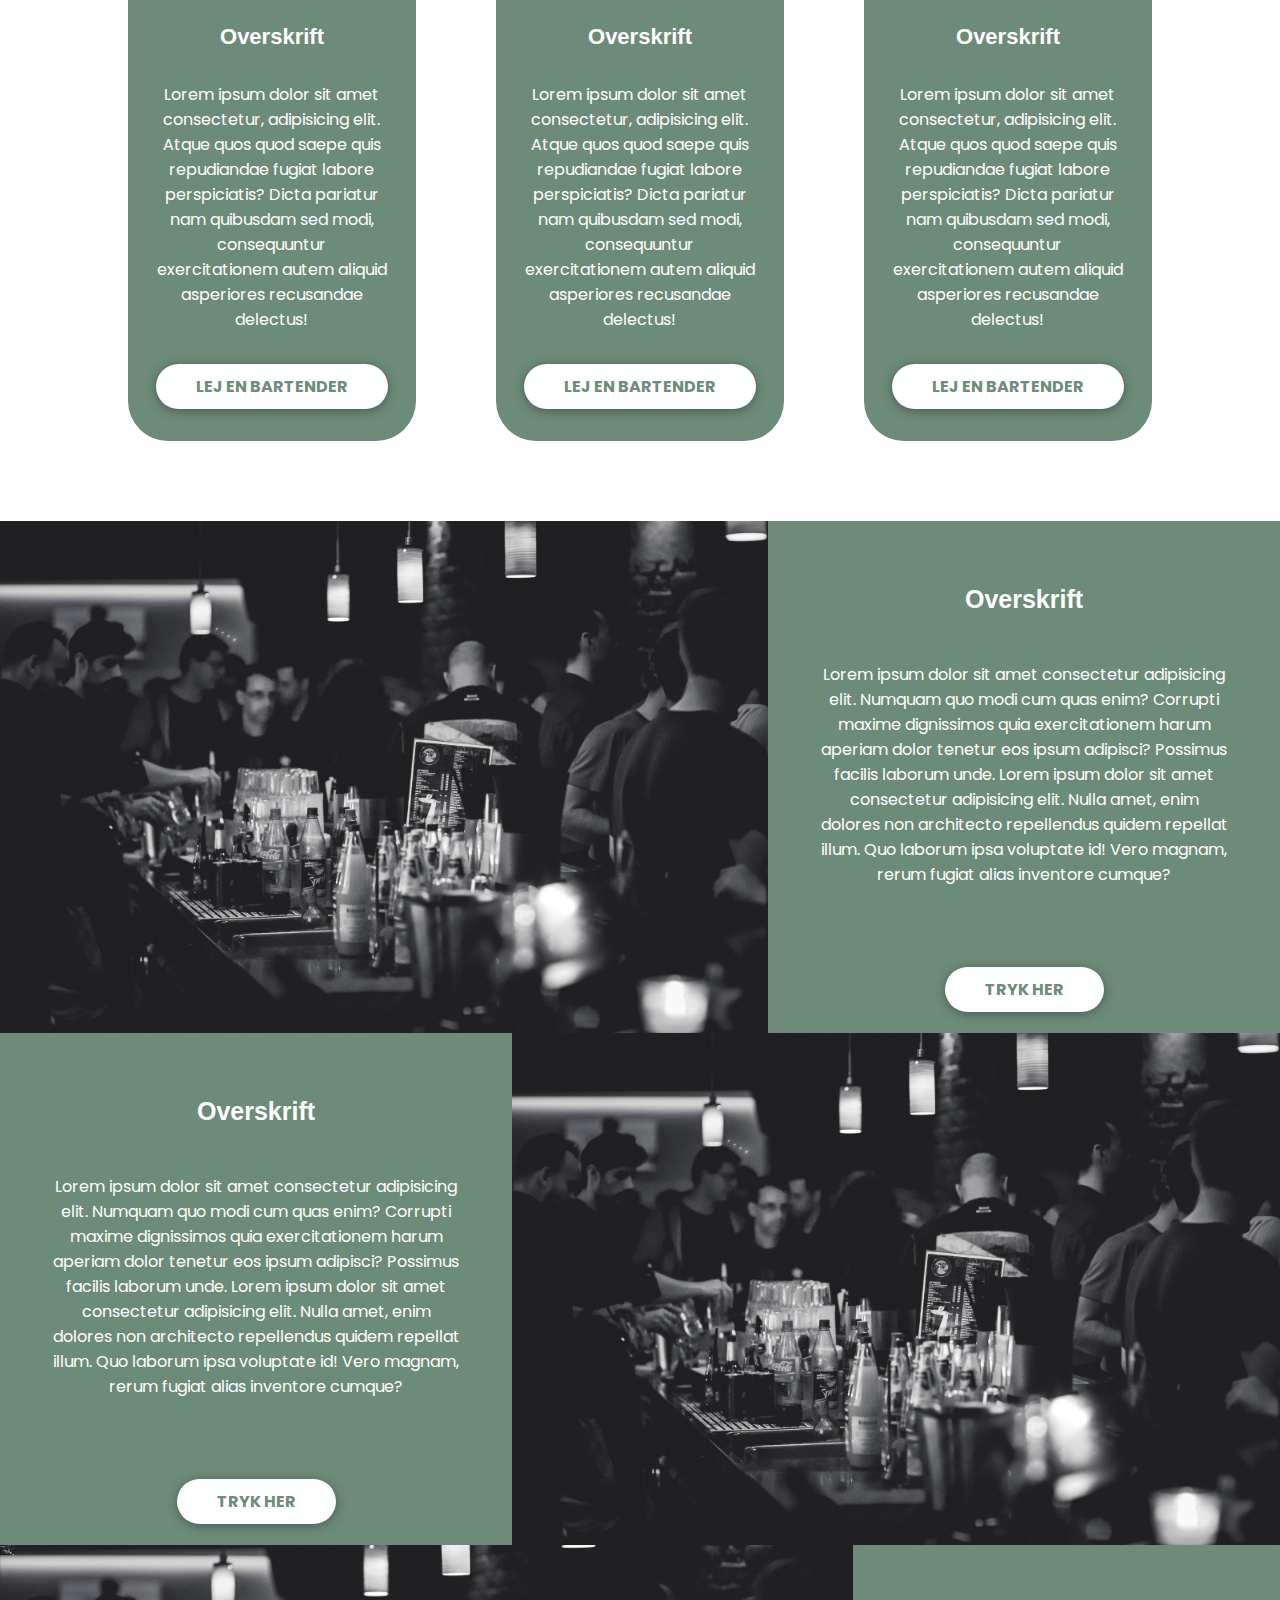
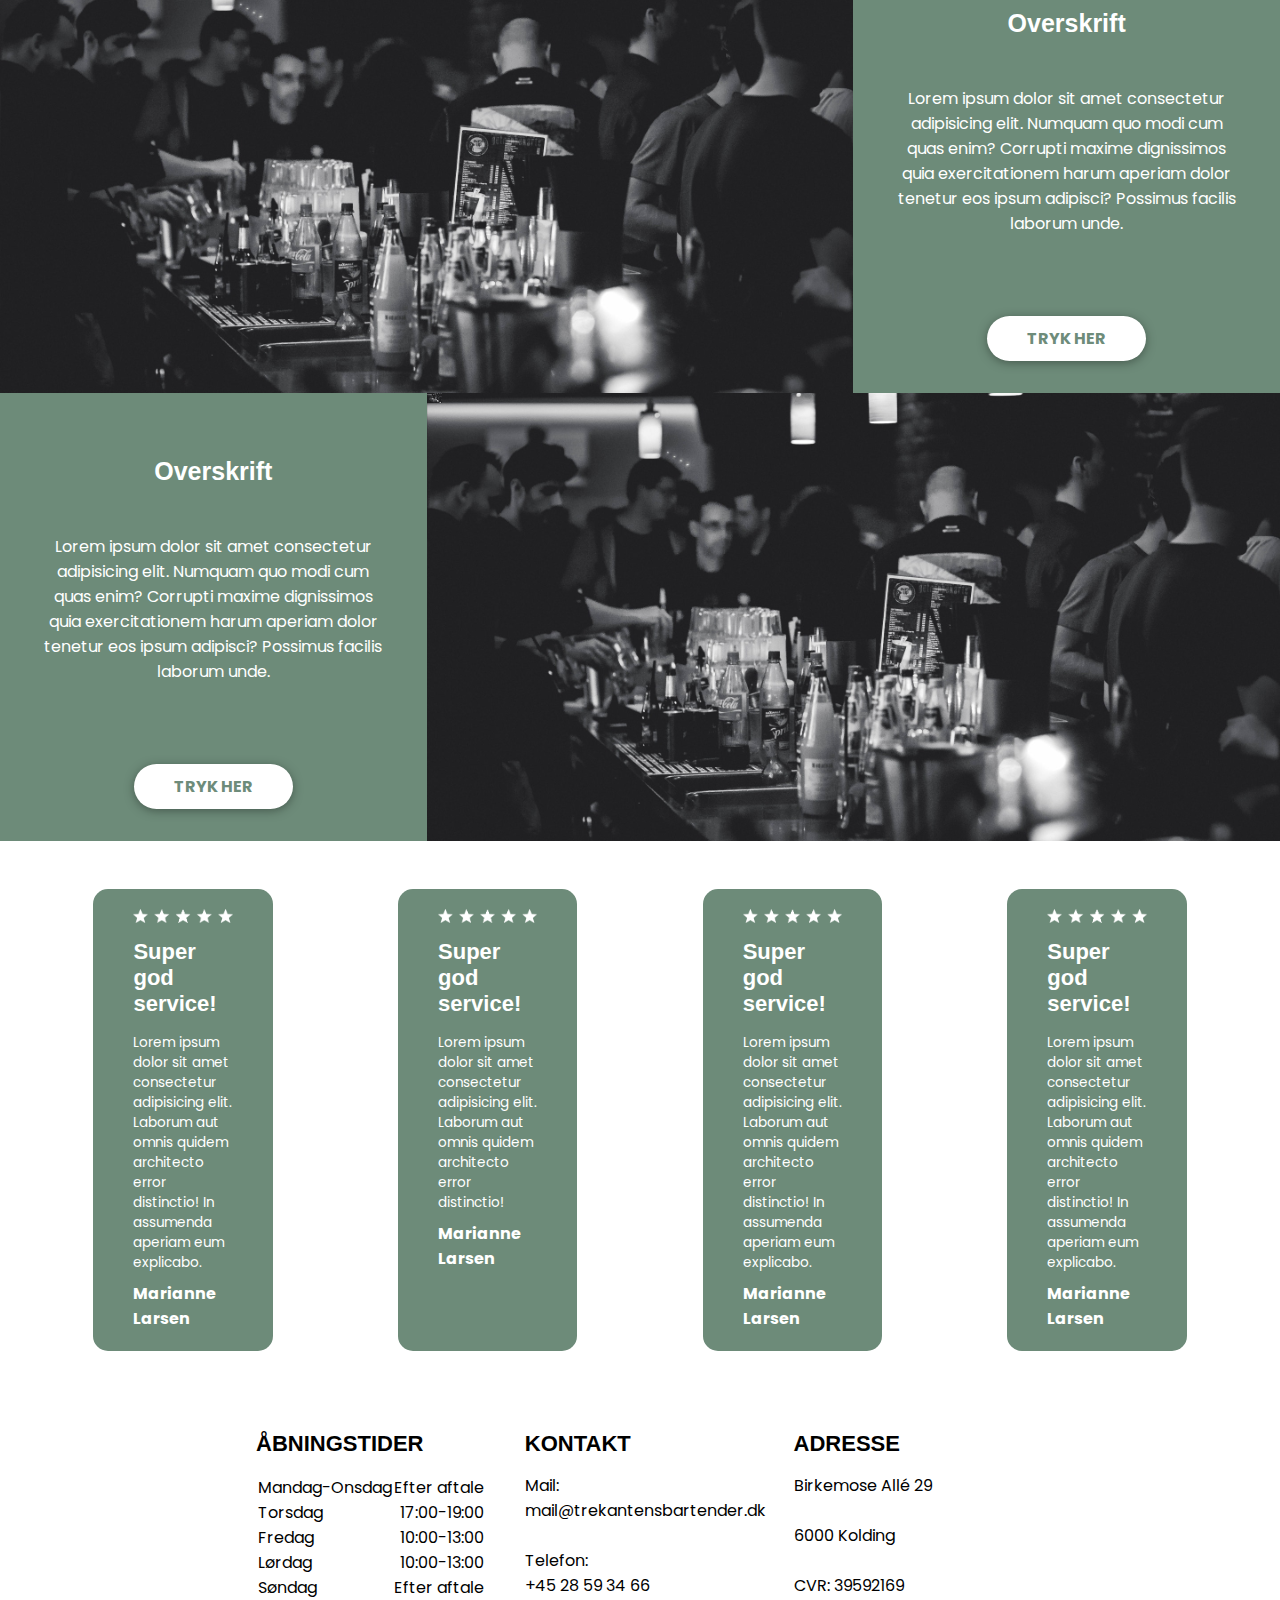
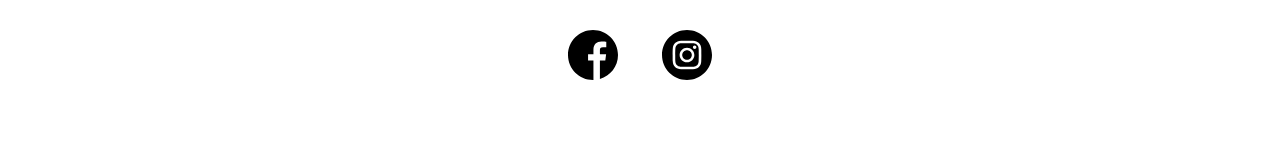
==== commit 50231641: "Ny opsætning" ====
--- a/index.html
+++ b/index.html
@@ -31,17 +31,78 @@
 <body>
     <header>
         <nav>
-            <a href="">
-                <img src="index.html" alt="logo">
-            </a>
-            <a href="index.html">Forside</a>
-            <a href="bartender.html">Bartenderudlejning</a>
-            <a href="tjener.html">Tjenerudlejning</a>
-            <a href="arrangementer.html">Arrangementer</a>
-            <a href="priser.html">Priser</a>
-            <a href="https://trekantensis.dk/">Webshop</a>
-            <a href="omos.html">Om os</a>
-            <a href="kontakt.html">Kontakt</a>
+
+
+            <div> <img src="img/logo.png" class="logo"></div>
+
+            <label for="btn" class="icon">
+                <span class="fa fa-bars"></span>
+            </label>
+            <input type="checkbox" id="btn">
+
+            <ul>
+                <li><a href="#">FORSIDE</a></li>
+                <li>
+                    <label for="btn-1" class="show">BARTENDERUDLEJNING <i class="fa fa-angle-down"></i></label>
+                    <a href="#">BARTENDERUDLEJNING <i class="fa fa-angle-down"></i></a>
+                    <input type="checkbox" id="btn-1">
+                    <ul>
+                        <li><a href="#">Information</a></li>
+                        <li><a href="#">Priser</a></li>
+                        <li><a href="#">Booking</a></li>
+                        <li><a href="#">Drinks kort</a></li>
+                    </ul>
+                </li>
+
+                <li>
+                    <label for="btn-2" class="show">TJENERUDLEJNING <i class="fa fa-angle-down"></i></label>
+                    <a href="#">TJENERUDLEJNING <i class="fa fa-angle-down"></i></a>
+                    <input type="checkbox" id="btn-2">
+                    <ul>
+                        <li><a href="#">Information</a></li>
+                        <li><a href="#">Priser</a></li>
+                        <li><a href="#">Booking</a></li>
+                    </ul>
+                </li>
+
+                <li>
+                    <label for="btn-3" class="show">ARRENGEMENTER <i class="fa fa-angle-down"></i></label>
+                    <a href="#">ARRENGEMENTER <i class="fa fa-angle-down"></i></a>
+                    <input type="checkbox" id="btn-3">
+                    <ul>
+                        <li><a href="#">Ginsmagning</a></li>
+                        <li><a href="#">Cocktailkursus</a></li>
+                        <li><a href="#">Bryllup</a></li>
+                        <li><a href="#">Fødselsdag</a></li>
+                        <li><a href="#">Firmafest</a></li>
+                        <li><a href="#">Julefrokost</a></li>
+                    </ul>
+                </li>
+
+                <li>
+                    <a href="#">PRISER</a>
+                </li>
+
+                <li>
+                    <a href="#">WEBSHOP</a>
+                </li>
+
+                <li>
+                    <label for="btn-4" class="show">OM OS <i class="fa fa-angle-down"></i></label>
+                    <a href="#">OM OS <i class="fa fa-angle-down"></i></a>
+                    <input type="checkbox" id="btn-4">
+                    <ul>
+                        <li><a href="#">Vision & Mission</a></li>
+                        <li><a href="#">Personale</a></li>
+                        <li><a href="#">Handelsbetingelser</a></li>
+                    </ul>
+                </li>
+
+                <li>
+                    <a href="#">KONTAKT</a>
+                </li>
+
+            </ul>
 
         </nav>
     </header>
@@ -50,16 +111,17 @@
 
     <!---------------- FORSIDE--------------->
     <main>
-        <article class="hero-article">
-            <div class="hero-article-CTA-box">
-                <div>
-                    <h1>TrekantensEvents</h1>
-                    <p>Skræddersy dit arrangement hos os!</p>
-                    <a class="btn-standard" href="">Indhent Tilbud</a>
+        <article>
+            <div class="hero-image">
+                <div class="hero-text-boks">
+                    <h1 class="sidenavn">LEJ EN BARTENDER</h1>
+                    <p class="beskrivelse">Lorem ipsum dolor sit amet, consectetur adipiscing elit, sed do eiusmod
+                        tempor incididunt ut labore et dolore magna aliqua. Ut enim ad minim veniam, quis nostrud
+                        exercitation ullamco laboris nisi ut aliquip ex ea commodo consequat.</p>
+                    <a class="btn-standard" href="">Indhent tilbud</a>
                 </div>
             </div>
         </article>
-
         <!-- FORSIDE - VI TILBYDER -->
         <article class="forside-services-article">
             <h2 class="article-header">Vi tilbyder</h2>
--- a/css/style.css
+++ b/css/style.css
@@ -1,19 +1,19 @@
 /* BASIC */
 
 * {
-  margin: 0;
-  padding: 0;
-  box-sizing: border-box;
+    margin: 0;
+    padding: 0;
+    box-sizing: border-box;
 }
 
 html,
 body {
-  width: 100%;
-  overflow-x: hidden;
-  font-size: 16px;
-  scroll-behavior: smooth;
-  font-family: 'Poppins', sans-serif;
-  color: white;
+    width: 100%;
+    overflow-x: hidden;
+    font-size: 16px;
+    scroll-behavior: smooth;
+    font-family: 'Poppins', sans-serif;
+    color: white;
 }
 
 /* Typography */
@@ -21,283 +21,464 @@
 h2,
 h3,
 h4 a {
-  font-family: Verdana, sans-serif;
+    font-family: Verdana, sans-serif;
 }
 
 h1 {
-  font-size: 2.5rem;
+    font-size: 30px;
 }
 
 h2 {
-  font-size: 2rem;
+    font-size: 25px;
 }
 
 h3 {
-  font-size: 1.35rem;
+    font-size: 22px;
 }
 
 h4 {
-  font-size: 1.15rem;
+    font-size: 16rem;
 }
 
 a {
-  text-decoration: none;
-  color: white;
-  text-transform: uppercase;
-  font-weight: bold;
+    text-decoration: none;
+    color: white;
+    text-transform: uppercase;
+    font-weight: bold;
 
 }
 
 /* Buttons */
 .btn-standard {
-  display: block;
-  background-color: white;
-  color: #6e8c7a;
-  padding: 10px 25px 10px 25px;
-  border-radius: 20px;
-  text-transform: uppercase;
-  box-shadow: rgb(34, 43, 37, 0.5) 0px 2px 10px;
-  width: fit-content;
-  margin: 0 auto 0 auto;
+    display: block;
+    background-color: white;
+    color: #6e8c7a;
+    padding: 10px 40px 10px 40px;
+    border-radius: 50px;
+    text-transform: uppercase;
+    box-shadow: rgb(34, 43, 37, 0.5) 0px 2px 10px;
+    width: fit-content;
+    margin: 0 auto 0 auto;
 }
 
 /* Buttons hover */
 .btn-standard:hover {
-  background: rgb(253, 106, 33);
-  color: white;
-  transition: 0.7s;
-  transform: translateY(-2px);
-}
-
-
-/**************NAVIGATION *************/
-
-/*NAVIGATIONS BAR ***/
+    background: rgb(253, 106, 33);
+    color: white;
+    transition: 0.7s;
+    transform: translateY(-2px);
+}
+
+/* ---------- NAV BAR ---------- */
+
 nav {
-  margin: 0 10% 0 10%;
-  text-align: center;
-  display: flex;
-  justify-content: space-evenly;
-  height: 8vh;
-}
-
-/*NAVIGATIONS PUNKTER */
-nav a {
-  display: flex;
-  text-decoration: none;
-  color: black;
-  text-transform: uppercase;
-  font-weight: bold;
-  font-size: 12px;
-  align-items: center;
-  padding: 0 15px 0 15px;
-}
-
-/*NAVIGATIONS PUNKTER HOVER*/
-nav a:hover {
-  background-color: #6D8B79;
-  color: white;
-}
-
-/*MAIN CONTENT */
-main {
-  width: 100%;
-}
-
-/*HERO WRAPPER AND IMAGE */
-.hero-article {
-  height: 75vh;
-  display: flex;
-  width: 100%;
-  background-image: url(../img/herotest.jpg);
-  background-position: center;
-  background-size: cover;
-  justify-content: center;
-  align-items: center;
-}
-
-/*HERO CTA BOX */
-.hero-article-CTA-box {
-  display: flex;
-  justify-content: center;
-  align-items: center;
-  flex-direction: column;
-  background-color: rgb(109, 139, 121, 0.8);
-  width: 50vw;
-  height: auto;
-  text-align: center;
-  padding-bottom: 2rem;
-  padding-top: 2rem;
-}
-
-.hero-article-CTA-box div {
-  width: 90%;
-}
-
-/*HERO CTA BOX TEXT*/
-.hero-article-CTA-box p {
-  margin: 4rem 0 4rem 0;
-  font-size: 1.5em;
-}
+    background-color: #ffffff;
+    font-family: 'Poppins', sans-serif;
+}
+
+nav:after {
+    content: '';
+    clear: both;
+    display: table;
+}
+
+.logo {
+    float: left;
+    width: 160px;
+    height: auto;
+    padding-left: 50px;
+}
+
+nav ul {
+    float: right;
+    list-style: none;
+    margin-right: 100px;
+    position: relative;
+}
+
+nav ul li {
+    float: left;
+    display: inline-block;
+    background: white;
+}
+
+nav ul li a {
+    color: #646464;
+    text-decoration: none;
+    line-height: 70px;
+    font-size: 15px;
+    padding: 8px 20px;
+}
+
+nav ul li a:hover {
+    color: #6C8B78;
+    background-color: white;
+
+}
+
+nav ul ul {
+    position: absolute;
+    top: 90px;
+    opacity: 0;
+    visibility: hidden;
+    transition: top .3s
+}
+
+nav ul li:hover>ul {
+    top: 70px;
+    opacity: 1;
+    visibility: visible;
+}
+
+nav ul ul li {
+    position: relative;
+    margin: 0px;
+    width: 150px;
+    float: none;
+    display: list-item;
+    border-bottom: 1px solid rbga(0, 0, 0, 0, .3);
+}
+
+nav ul ul li a {
+    line-height: 50px;
+}
+
+
+/* ---------- RESPONSIVE NAV BAR ---------- */
+
+.show,
+.icon,
+input {
+    display: none;
+}
+
+@media all and (max-width: 968px) {
+    nav ul {
+        font-size: 13px;
+        text-align: center;
+        margin: 0;
+    }
+
+    nav ul:hover {
+        color: #ffffff;
+        background-color: #6C8B78;
+    }
+
+    .logo {
+        padding-left: 30px;
+        width: 150px;
+        height: auto;
+    }
+
+    nav ul li,
+    nav ul ul li {
+        display: block;
+        width: 100%;
+    }
+
+    nav ul ul {
+        top: 70px;
+        position: static;
+        border-top: none;
+        float: none;
+        display: none;
+        opacity: 1;
+        visibility: visible;
+    }
+
+    nav ul ul li {
+        border-bottom: 0px;
+    }
+
+    .show {
+        display: block;
+        color: #646464;
+        font: 10px;
+        line-height: 70px;
+        cursor: pointer;
+    }
+
+    .show:hover {
+        color: #ffffff;
+        background-color: #6C8B78;
+    }
+
+    .icon {
+        display: block;
+        color: #646464;
+        position: absolute;
+        right: 40px;
+        line-height: 80px;
+        font-size: 25px;
+        cursor: pointer;
+    }
+
+    .show+a,
+    ul {
+        display: none;
+    }
+
+    [id^=btn]:checked+ul {
+        display: block;
+    }
+}
+
+
+/* ---------- HERO IMAGE ---------- */
+
+.hero-image {
+    background-image: url(../img/hero-bartender.jpg);
+    width: 100%;
+    height: 550px;
+    background-position: center;
+    background-repeat: no-repeat;
+    background-size: cover;
+    position: relative;
+}
+
+.hero-text-boks {
+    width: 550px;
+    height: 250px;
+    text-align: center;
+    position: absolute;
+    top: 50%;
+    left: 50%;
+    transform: translate(-50%, -50%);
+    background-color: rgba(108, 139, 120, 0.8);
+    padding: 20px;
+}
+
+.beskrivelse {
+    color: white;
+    margin: 1rem 0 1rem 0;
+}
+
+
+/* ---------- RESPONSIVE HERO IMAGE ---------- */
+
+@media all and (max-width: 968px) {
+    .hero-text-boks {
+        width: 320px;
+        height: 450px;
+        padding-top: 65px;
+    }
+
+    .sidenavn {
+        font-size: 24px;
+    }
+
+    .beskrivelse {
+        margin-top: 20px;
+    }
+
+    .btn-indhent {
+        margin-top: 20px;
+    }
+}
+
+/* ---------- OM BARTENDERUDLEJNING ---------- */
+
+.back {
+    width: 100%;
+    height: 650px;
+    background-color: #9FB4A7;
+    position: absolute;
+}
+
+.storecontainer {
+    background-color: #6C8B78;
+    display: flex;
+    width: 70%;
+    margin-left: auto;
+    margin-right: auto;
+    margin-top: 50px;
+}
+
+.lillecontainer {
+    width: 450px;
+    text-align: center;
+    margin: auto;
+}
+
+.cocktail {
+    width: 450px;
+    height: 550px;
+}
+
+.omudlejning-h1 {
+    font-family: verdana, 'sans serif';
+    font-size: 30px;
+    color: #ffffff;
+}
+
+.omudlejning-h2 {
+    font-family: poppins, sans-serif;
+    font-size: 16px;
+    margin-top: 30px;
+    color: #ffffff;
+
+}
+
 
 /* VI TILBYDER */
 .forside-services-article {
-  width: 100%;
-  margin: 3rem 0 5rem 0;
+    width: 100%;
+    margin: 3rem 0 5rem 0;
 }
 
 /* VI TILBYDER HEADER */
 .article-header {
-  color: black;
-  text-align: center;
-  width: fit-content;
-  margin: 0 auto 2rem auto;
+    color: black;
+    text-align: center;
+    width: fit-content;
+    margin: 0 auto 2rem auto;
 }
 
 /* VI TILBYDER GRIDSYSTEM */
 .forside-services-grid {
-  display: grid;
-  width: 80%;
-  margin: 0 auto 0 auto;
-  grid-gap: 5rem;
-  grid-template-columns: repeat(auto-fit, minmax(20vw, 1fr))
+    display: grid;
+    width: 80%;
+    margin: 0 auto 0 auto;
+    grid-gap: 5rem;
+    grid-template-columns: repeat(auto-fit, minmax(20vw, 1fr))
 }
 
 /* VI TILBYDER GRIDKORT */
 .forside-services-card {
-  display: flex;
-  flex-direction: column;
-  justify-content: center;
-  align-items: center;
-  text-align: center;
-  padding: 2rem 0 2rem 0;
-  background: #6D8B79;
-  border-radius: 40px;
+    display: flex;
+    flex-direction: column;
+    justify-content: center;
+    align-items: center;
+    text-align: center;
+    padding: 2rem 0 2rem 0;
+    background: #6D8B79;
+    border-radius: 40px;
 }
 
 /* GRIDKORT IKONER */
 .forside-services-card img {
-  width: 100%;
-  height: 100px;
-  margin-bottom: 2rem;
-  fill: cyan;
+    width: 100%;
+    height: 100px;
+    margin-bottom: 2rem;
+    fill: cyan;
 }
 
 /* GRIDKORT TEXT */
 .forside-services-card p {
-  margin: 2rem 0 2rem 0;
-  width: 80%;
+    margin: 2rem 0 2rem 0;
+    width: 80%;
 }
 
 
 /********* FORSIDE INSPIRATIONS ARTIKLER **************/
 .forside-inspiration-article {
-  display: grid;
-  grid-template-rows: 2fr;
-  position: relative;
+    display: grid;
+    grid-template-rows: 2fr;
+    position: relative;
 }
 
 /*ARTIKEL VENSTRE BILLEDE */
 .left-grid-article {
-  grid-template-columns: 1.5fr 1fr;
+    grid-template-columns: 1.5fr 1fr;
 }
 
 /*ARTIKEL HØJRE BILLEDE */
 .right-grid-article {
-  grid-template-columns: 1fr 1.5fr;
+    grid-template-columns: 1fr 1.5fr;
 }
 
 /*ARTIKEL BILLEDE */
 .forside-inspiration-article img {
-  width: 100%;
-  height: auto;
+    width: 100%;
+    height: auto;
 }
 
 /*ARTIKEL TEXT DIV */
 .forside-inspiration-article div {
-  text-align: center;
-  background-color: #6D8B79;
+    text-align: center;
+    background-color: #6D8B79;
 }
 
 /*ARTIKEL TEXT DIV HEADER */
 .forside-inspiration-article div h2 {
-  margin: 4rem auto 3rem auto;
-  width: 80%;
+    margin: 4rem auto 3rem auto;
+    width: 80%;
 }
 
 /*ARTIKEL TEXT DIV TEXT */
 .forside-inspiration-article div p {
-  margin: 2rem auto 5rem auto;
-  width: 80%;
+    margin: 2rem auto 5rem auto;
+    width: 80%;
 }
 
 .grid {
-  display: grid;
-  grid-template-columns: repeat(3, 1fr);
+    display: grid;
+    grid-template-columns: repeat(3, 1fr);
 }
 
 .text-grid {
-  background-color: #6D8B79;
-  text-align: center;
-  padding-bottom: 2rem;
+    background-color: #6D8B79;
+    text-align: center;
+    padding-bottom: 2rem;
 }
 
 /*ARTIKEL TEXT DIV HEADER */
 .text-grid h2 {
-  margin: 4rem auto 3rem auto;
-  width: 80%;
+    margin: 4rem auto 3rem auto;
+    width: 80%;
 }
 
 /*ARTIKEL TEXT DIV TEXT */
 .text-grid p {
-  margin: 2rem auto 5rem auto;
-  width: 80%;
+    margin: 2rem auto 5rem auto;
+    width: 80%;
 }
 
 .span-col-2 {
-  grid-column: span 2 / auto;
-  display: block;
-  background-image: url(../img/herotest.jpg);
-  background-position: center;
-  background-size: cover;
+    grid-column: span 2 / auto;
+    display: block;
+    background-image: url(../img/herotest.jpg);
+    background-position: center;
+    background-size: cover;
 }
 
 .span-col-2 img {
-  height: 10px;
-  display: block;
+    height: 10px;
+    display: block;
 }
 
 /************** TESTIMONIALS **********/
 .testimonials-wrapper {
-  color: rgb(255, 255, 255);
-  display: flex;
-  justify-content: space-evenly;
-  margin: 2rem auto 2rem auto;
-  width: 100%;
-
-
-}
+    color: rgb(255, 255, 255);
+    display: flex;
+    justify-content: space-evenly;
+    margin: 2rem auto 2rem auto;
+    width: 100%;
+
+
+}
+
 .testimonials-wrapper section {
-  width: 14vw;
-  margin: 1rem 2rem 1rem 2rem;
-  border-radius: 15px;
-  padding: 20px;
-  background-color: #6D8B79;
+    width: 14vw;
+    margin: 1rem 2rem 1rem 2rem;
+    border-radius: 15px;
+    padding: 20px 40px 20px 40px;
+    background-color: #6D8B79;
 }
 
 .testimonials-wrapper section img {
-  width: 100%;
-  display: block;
-  margin-bottom: 1rem;
+    width: 100%;
+    display: block;
+    margin-bottom: 1rem;
 }
 
 .testimonials-wrapper p {
-  font-size: 0.85rem;
-  margin: 1rem 0 0.5rem 0;
+    font-size: 0.85rem;
+    margin: 1rem 0 0.5rem 0;
 }
 
 .testimonials-wrapper span {
-  font-weight: bold;
+    font-weight: bold;
 }
 
 
@@ -306,42 +487,42 @@
 /************** FOOTER **********/
 
 footer {
-  display: flex;
-  color: black;
-  justify-content: space-between;
-  width: 60%;
-  margin: 0 auto 5rem auto;
+    display: flex;
+    color: black;
+    justify-content: space-between;
+    width: 60%;
+    margin: 0 auto 5rem auto;
 }
 
 footer div {
-  width: 18vw;
+    width: 18vw;
 }
 
 footer h3 {
-  margin: 2rem 0 1rem 0;
-  text-transform: uppercase;
+    margin: 2rem 0 1rem 0;
+    text-transform: uppercase;
 }
 
 
 footer table {
-  width: 100%;
+    width: 100%;
 }
 
 footer tr {
-  display: flex;
-  justify-content: space-between;
-  width: 100%;
+    display: flex;
+    justify-content: space-between;
+    width: 100%;
 }
 
 .footer-socialmedia {
-  display: flex;
-  flex-direction: row;
-  justify-content: space-evenly;
-  align-items: center;
+    display: flex;
+    flex-direction: row;
+    justify-content: space-evenly;
+    align-items: center;
 }
 
 footer img {
-  height: 50px;
-  width: auto;
-  margin: 2rem 0 0 0;
+    height: 50px;
+    width: auto;
+    margin: 2rem 0 0 0;
 }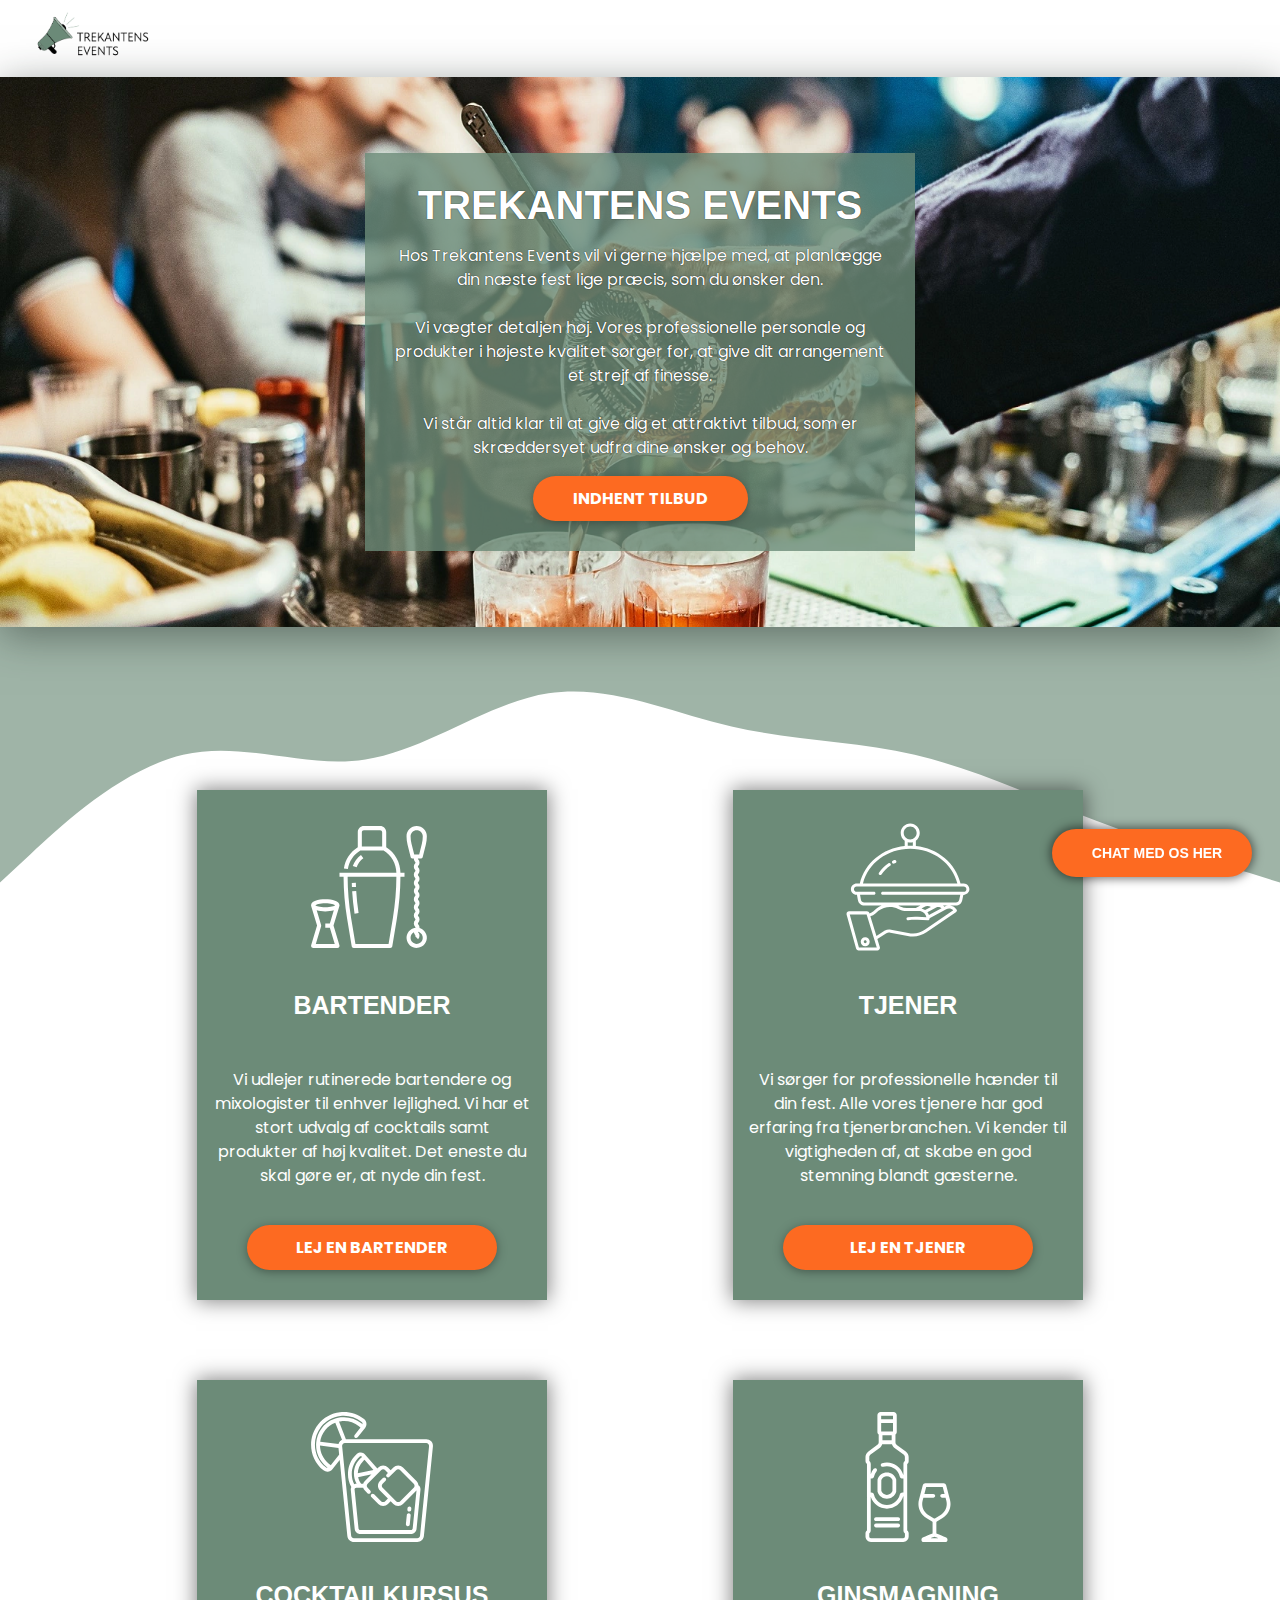
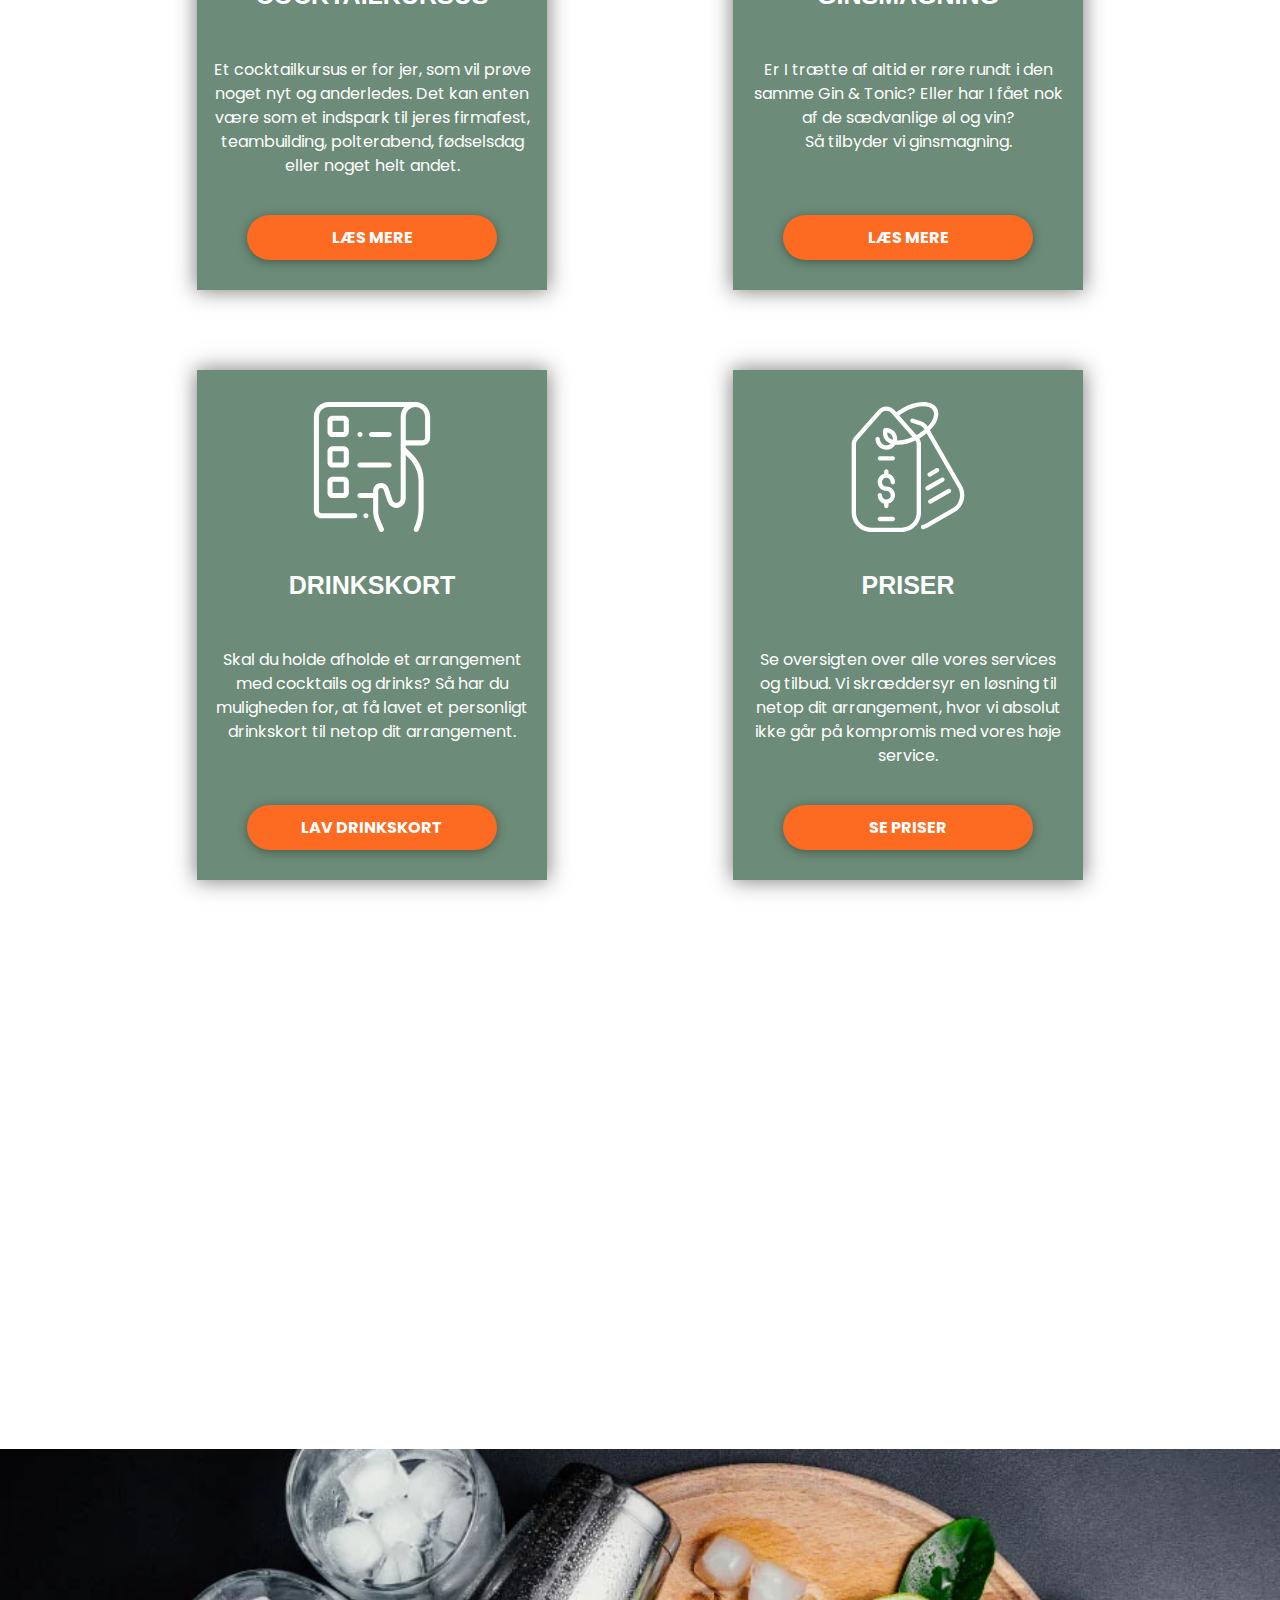
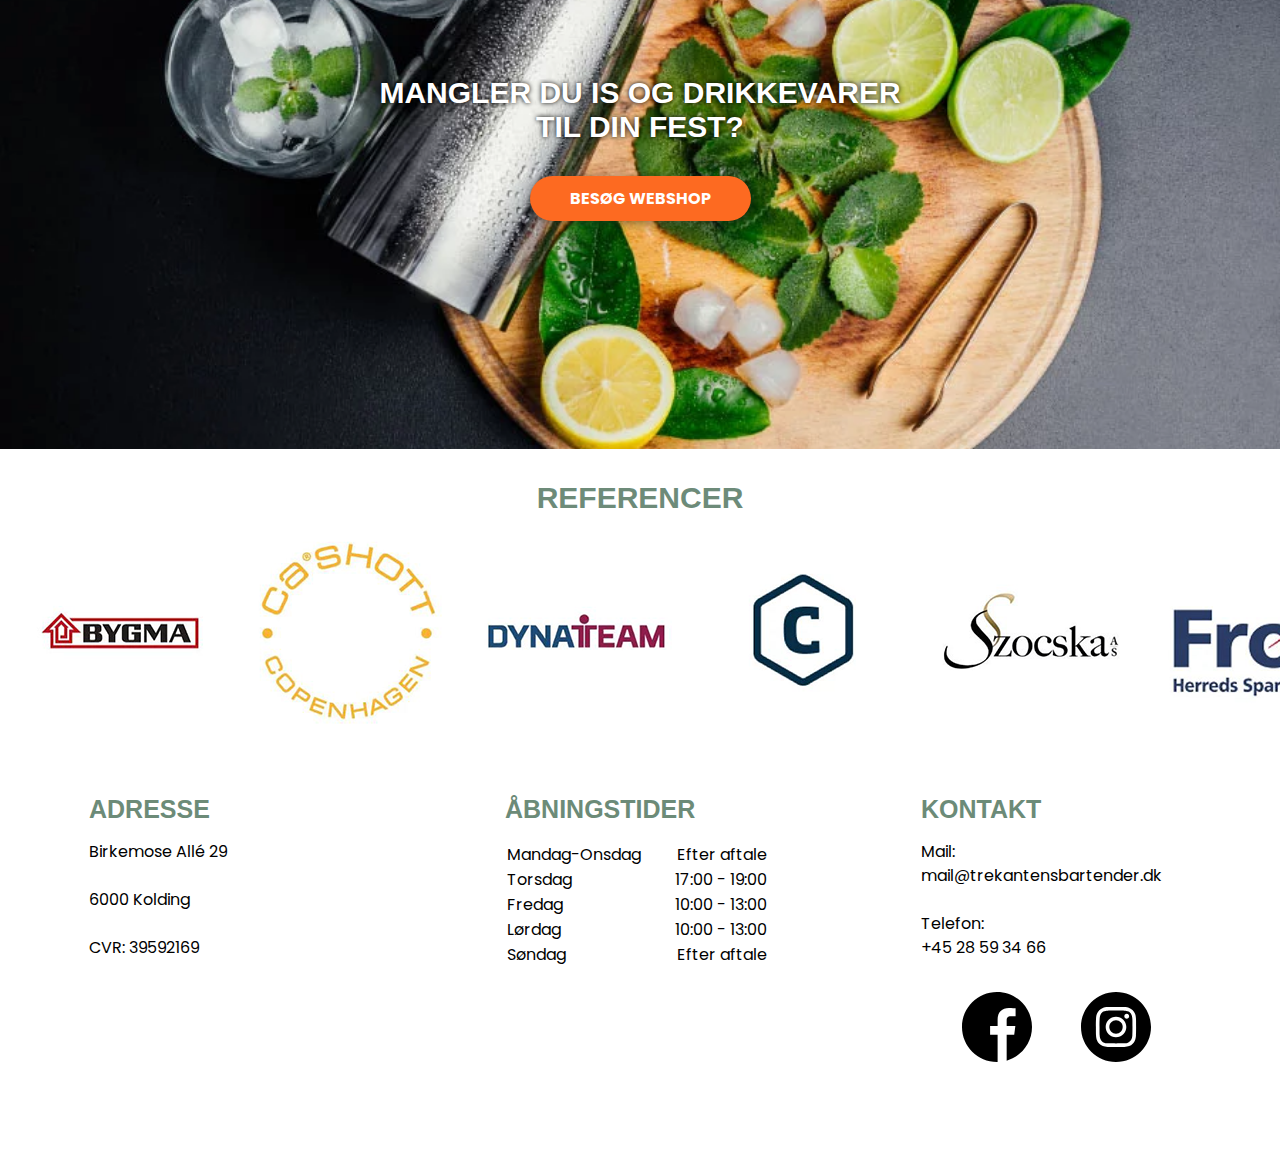
==== commit 5202a627: "Meta + js" ====
--- a/index.html
+++ b/index.html
@@ -6,7 +6,7 @@
     <meta http-equiv="X-UA-Compatible" content="IE=edge">
     <meta name="viewport" content="width=device-width, initial-scale=1">
     <meta name="keywords"
-        content="Events, bartender, tjener, arrangementer, fest, bryllup, fødselsdag, cocktails, ginsmagning, cocktailkursus, smagning, kursus" />
+        content="Events, bartender, tjener, arrangementer, fest, bryllup, fødselsdag, cocktails, ginsmagning, cocktailkursus, fest, drinks" />
     <meta name="description" content="TrekantensEvents sørger for en uforglemmelig fest & oplevelse. 
     Vi laver pakkeløsninger til din fest & giver dig en skræddersyet løsning.">
     <meta name="og:title" property="og:title" content="TrekantensEvents">
@@ -24,16 +24,19 @@
 
 
     <!-- Ikoner -->
-    <link rel="stylesheet" href="https://cdnjs.cloudflare.com/ajax/libs/font-awesome/4.7.0/css/font-awesome.min.css">
-
+    <link rel="stylesheet" href="https://cdnjs.cloudflare.com/ajax/libs/font-awesome/5.15.3/css/all.min.css"
+        integrity="sha512-iBBXm8fW90+nuLcSKlbmrPcLa0OT92xO1BIsZ+ywDWZCvqsWgccV3gFoRBv0z+8dLJgyAHIhR35VZc2oM/gI1w=="
+        crossorigin="anonymous" referrerpolicy="no-referrer" />
 </head>
 
 <body>
+
+    <!------------NAVIGATION ------------->
     <header>
         <nav>
 
 
-            <div> <img src="img/logo.png" class="logo"></div>
+            <div> <a href="index.html"><img src="img/logo.png" class="logo"> </a> </div>
 
             <label for="btn" class="icon">
                 <span class="fa fa-bars"></span>
@@ -41,65 +44,65 @@
             <input type="checkbox" id="btn">
 
             <ul>
-                <li><a href="#">FORSIDE</a></li>
+                <li><a href="index.html">FORSIDE</a></li>
                 <li>
                     <label for="btn-1" class="show">BARTENDERUDLEJNING <i class="fa fa-angle-down"></i></label>
-                    <a href="#">BARTENDERUDLEJNING <i class="fa fa-angle-down"></i></a>
+                    <a href="bartender.html">BARTENDERUDLEJNING <i class="fa fa-angle-down"></i></a>
                     <input type="checkbox" id="btn-1">
                     <ul>
-                        <li><a href="#">Information</a></li>
-                        <li><a href="#">Priser</a></li>
-                        <li><a href="#">Booking</a></li>
-                        <li><a href="#">Drinks kort</a></li>
+                        <li><a href="bartender.html#bartender-information-link">Information</a></li>
+                        <li><a href="bartender.html#bartender-priser-link">Priser</a></li>
+                        <li><a href="bartender.html#bartender-priser-link">Booking</a></li>
+                        <li><a href="bartender.html#bartender-drinkskort-link">Drinkskort</a></li>
                     </ul>
                 </li>
 
                 <li>
                     <label for="btn-2" class="show">TJENERUDLEJNING <i class="fa fa-angle-down"></i></label>
-                    <a href="#">TJENERUDLEJNING <i class="fa fa-angle-down"></i></a>
+                    <a href="tjener.html">TJENERUDLEJNING <i class="fa fa-angle-down"></i></a>
                     <input type="checkbox" id="btn-2">
                     <ul>
-                        <li><a href="#">Information</a></li>
-                        <li><a href="#">Priser</a></li>
-                        <li><a href="#">Booking</a></li>
+                        <li><a href="tjener.html#tjener-information-link">Information</a></li>
+                        <li><a href="tjener.html#tjener-priser-link">Priser</a></li>
+                        <li><a href="tjener.html#tjener-priser-link">Booking</a></li>
                     </ul>
                 </li>
 
                 <li>
-                    <label for="btn-3" class="show">ARRENGEMENTER <i class="fa fa-angle-down"></i></label>
-                    <a href="#">ARRENGEMENTER <i class="fa fa-angle-down"></i></a>
+                    <label for="btn-3" class="show">ARRANGEMENTER <i class="fa fa-angle-down"></i></label>
+                    <a href="arrangementer.html">ARRANGEMENTER <i class="fa fa-angle-down"></i></a>
                     <input type="checkbox" id="btn-3">
                     <ul>
-                        <li><a href="#">Ginsmagning</a></li>
-                        <li><a href="#">Cocktailkursus</a></li>
-                        <li><a href="#">Bryllup</a></li>
-                        <li><a href="#">Fødselsdag</a></li>
-                        <li><a href="#">Firmafest</a></li>
-                        <li><a href="#">Julefrokost</a></li>
+                        <li><a href="arrangementer.html#arrangementer-cocktailkursus-link">Cocktailkursus</a></li>
+                        <li><a href="arrangementer.html#arrangementer-ginsmagning-link">Ginsmagning</a></li>
+                        <li><a href="arrangementer.html#arrangementer-fodselsdag-link">Fødselsdag</a></li>
+                        <li><a href="arrangementer.html#arrangementer-bryllup-link">Bryllup</a></li>
+                        <li><a href="arrangementer.html#arrangementer-julefrokost-link">Julefrokost</a></li>
+
                     </ul>
                 </li>
 
                 <li>
-                    <a href="#">PRISER</a>
-                </li>
-
-                <li>
-                    <a href="#">WEBSHOP</a>
+                    <a href="priser.html">PRISER</a>
+                </li>
+
+                <li>
+                    <a href="https://trekantensis.dk/">WEBSHOP</a>
                 </li>
 
                 <li>
                     <label for="btn-4" class="show">OM OS <i class="fa fa-angle-down"></i></label>
-                    <a href="#">OM OS <i class="fa fa-angle-down"></i></a>
+                    <a href="omos.html">OM OS <i class="fa fa-angle-down"></i></a>
                     <input type="checkbox" id="btn-4">
                     <ul>
-                        <li><a href="#">Vision & Mission</a></li>
-                        <li><a href="#">Personale</a></li>
-                        <li><a href="#">Handelsbetingelser</a></li>
+                        <li><a href="omos.html#omos-hvemervi-link">Hvem er vi</a></li>
+                        <li><a href="omos.html#omos-personale-link">Personale</a></li>
+                        <li><a href="omos.html#omos-handelsbetingelser-link">Handelsbetingelser</a></li>
                     </ul>
                 </li>
 
                 <li>
-                    <a href="#">KONTAKT</a>
+                    <a href="kontakt.html">KONTAKT</a>
                 </li>
 
             </ul>
@@ -107,24 +110,39 @@
         </nav>
     </header>
 
-    <!-- Main Content-->
 
     <!---------------- FORSIDE--------------->
     <main>
+
+
+        <!----------- HERO BILLEDE + TEKST----------->
         <article>
-            <div class="hero-image">
+            <div class="hero-image forsidehero">
                 <div class="hero-text-boks">
-                    <h1 class="sidenavn">LEJ EN BARTENDER</h1>
-                    <p class="beskrivelse">Lorem ipsum dolor sit amet, consectetur adipiscing elit, sed do eiusmod
-                        tempor incididunt ut labore et dolore magna aliqua. Ut enim ad minim veniam, quis nostrud
-                        exercitation ullamco laboris nisi ut aliquip ex ea commodo consequat.</p>
-                    <a class="btn-standard" href="">Indhent tilbud</a>
+                    <h1 class="sidenavn">TREKANTENS EVENTS</h1>
+                    <p class="beskrivelse">
+                        Hos Trekantens Events vil vi gerne hjælpe med, at planlægge din næste fest lige præcis, som du
+                        ønsker den. <br> <br>
+                        Vi vægter detaljen høj. Vores professionelle personale og produkter i højeste kvalitet sørger
+                        for, at give dit arrangement et strejf af finesse. <br> <br>
+                        Vi står altid klar til at give dig et attraktivt tilbud, som er skræddersyet udfra dine ønsker
+                        og
+                        behov.
+                    </p>
+                    <a class="btn-standard" href="kontakt.html">Indhent tilbud</a>
                 </div>
             </div>
         </article>
+
         <!-- FORSIDE - VI TILBYDER -->
+
+        <div class="wave-svg">
+            <img src="img/wave.svg" alt="">
+        </div>
+
+
         <article class="forside-services-article">
-            <h2 class="article-header">Vi tilbyder</h2>
+            <h2 class="article-header"></h2>
 
             <!-- FORSIDE - VI TILBYDER  - GRID SYSTEM -->
             <div class="forside-services-grid">
@@ -133,213 +151,139 @@
                 <!-- SERVICE NAVN-->
 
                 <section class="forside-services-card">
-                    <img src="img/shaker.svg" alt="Ikon">
-                    <h3>Overskrift</h3>
-                    <p> Lorem ipsum dolor sit amet consectetur, adipisicing elit. Atque quos quod saepe quis repudiandae
-                        fugiat
-                        labore perspiciatis? Dicta pariatur nam quibusdam sed modi, consequuntur exercitationem autem
-                        aliquid asperiores recusandae delectus!</p>
-                    <a class="btn-standard" href="">Lej en bartender</a>
-                </section>
-
-                <!-- SERVICE NAVN-->
-
-                <section class="forside-services-card">
-                    <img src="img/shaker.svg" alt="Ikon">
-                    <h3>Overskrift</h3>
-                    <p> Lorem ipsum dolor sit amet consectetur, adipisicing elit. Atque quos quod saepe quis repudiandae
-                        fugiat
-                        labore perspiciatis? Dicta pariatur nam quibusdam sed modi, consequuntur exercitationem autem
-                        aliquid asperiores recusandae delectus!</p>
-                    <a class="btn-standard" href="">Lej en bartender</a>
-                </section>
-
-
-
-                <!-- SERVICE NAVN-->
-
-                <section class="forside-services-card">
-                    <img src="img/shaker.svg" alt="Ikon">
-                    <h3>Overskrift</h3>
-                    <p> Lorem ipsum dolor sit amet consectetur, adipisicing elit. Atque quos quod saepe quis repudiandae
-                        fugiat
-                        labore perspiciatis? Dicta pariatur nam quibusdam sed modi, consequuntur exercitationem autem
-                        aliquid asperiores recusandae delectus!</p>
-                    <a class="btn-standard" href="">Lej en bartender</a>
-                </section>
-
-
-                <!-- SERVICE NAVN-->
-
-                <section class="forside-services-card">
-                    <img src="img/shaker.svg" alt="Ikon">
-                    <h3>Overskrift</h3>
-                    <p> Lorem ipsum dolor sit amet consectetur, adipisicing elit. Atque quos quod saepe quis repudiandae
-                        fugiat
-                        labore perspiciatis? Dicta pariatur nam quibusdam sed modi, consequuntur exercitationem autem
-                        aliquid asperiores recusandae delectus!</p>
-                    <a class="btn-standard" href="">Lej en bartender</a>
-                </section>
-
-
-                <!-- SERVICE NAVN-->
-
-                <section class="forside-services-card">
-                    <img src="img/shaker.svg" alt="Ikon">
-                    <h3>Overskrift</h3>
-                    <p> Lorem ipsum dolor sit amet consectetur, adipisicing elit. Atque quos quod saepe quis repudiandae
-                        fugiat
-                        labore perspiciatis? Dicta pariatur nam quibusdam sed modi, consequuntur exercitationem autem
-                        aliquid asperiores recusandae delectus!</p>
-                    <a class="btn-standard" href="">Lej en bartender</a>
-                </section>
-
-                <!-- SERVICE NAVN-->
-
-                <section class="forside-services-card">
-                    <img src="img/shaker.svg" alt="Ikon">
-                    <h3>Overskrift</h3>
-                    <p> Lorem ipsum dolor sit amet consectetur, adipisicing elit. Atque quos quod saepe quis repudiandae
-                        fugiat
-                        labore perspiciatis? Dicta pariatur nam quibusdam sed modi, consequuntur exercitationem autem
-                        aliquid asperiores recusandae delectus!</p>
-                    <a class="btn-standard" href="">Lej en bartender</a>
-                </section>
-            </div>
-        </article>
-
-        <article class="forside-inspiration-article left-grid-article">
-            <img src="img/herotest.jpg" alt="">
-            <div>
-                <h2>Overskrift</h2>
-                <p>Lorem ipsum dolor sit amet consectetur adipisicing elit.
-                    Numquam quo modi cum quas enim? Corrupti maxime dignissimos quia exercitationem harum aperiam dolor
-                    tenetur eos ipsum adipisci? Possimus facilis laborum unde.
-                    Lorem ipsum dolor sit amet consectetur adipisicing elit.
-                    Nulla amet, enim dolores non architecto repellendus quidem repellat illum. Quo laborum ipsa
-                    voluptate id! Vero magnam, rerum fugiat alias inventore cumque?</p>
-
-                <a class="btn-standard" href="">TRYK HER</a>
-            </div>
-
-        </article>
-
-        <article class="forside-inspiration-article right-grid-article">
-            <div>
-                <h2>Overskrift</h2>
-                <p>Lorem ipsum dolor sit amet consectetur adipisicing elit.
-                    Numquam quo modi cum quas enim? Corrupti maxime dignissimos quia exercitationem harum aperiam dolor
-                    tenetur eos ipsum adipisci? Possimus facilis laborum unde.
-                    Lorem ipsum dolor sit amet consectetur adipisicing elit.
-                    Nulla amet, enim dolores non architecto repellendus quidem repellat illum. Quo laborum ipsa
-                    voluptate id! Vero magnam, rerum fugiat alias inventore cumque?</p>
-                <a class="btn-standard" href="">TRYK HER</a>
-            </div>
-            <img src="img/herotest.jpg" alt="">
-
-
-        </article>
-
-        <!-- grid -->
-
-
-
-        <div class="grid">
-
-            <!-- 1 -->
-            <div class="span-col-2">
-                <img src="img/herotest.jpg" alt="">
-
-            </div>
-
-            <div class="text-grid">
-                <h2>Overskrift</h2>
-                <p>Lorem ipsum dolor sit amet consectetur adipisicing elit.
-                    Numquam quo modi cum quas enim? Corrupti maxime dignissimos quia exercitationem harum aperiam dolor
-                    tenetur eos ipsum adipisci? Possimus facilis laborum unde.
-                </p>
-                <a class="btn-standard" href="">TRYK HER</a>
-            </div>
-
-
-            <!-- 2 -->
-            <div class="text-grid">
-                <div>
-                    <h2>Overskrift</h2>
-                    <p>Lorem ipsum dolor sit amet consectetur adipisicing elit.
-                        Numquam quo modi cum quas enim? Corrupti maxime dignissimos quia exercitationem harum aperiam
-                        dolor
-                        tenetur eos ipsum adipisci? Possimus facilis laborum unde.
-                    </p>
-                    <a class="btn-standard" href="">TRYK HER</a>
+                    <div class="card-image-wrapper">
+                        <img src="img/bartenderudlejning.svg" alt="Ikon">
+                    </div>
+                    <div>
+                        <h3>Bartender</h3>
+                        <p> Vi udlejer rutinerede bartendere og mixologister til enhver lejlighed.
+                            Vi har et stort udvalg af cocktails samt produkter af høj kvalitet.
+                            Det eneste du skal gøre er, at nyde din fest. </p>
+                    </div>
+                    <a class="btn-standard" href="bartender.html">Lej en bartender</a>
+                </section>
+
+
+                <!-- SERVICE NAVN-->
+
+                <section class="forside-services-card">
+                    <div class="card-image-wrapper">
+                        <img src="img/tjenerudlejning.svg" alt="Ikon">
+                    </div>
+                    <div>
+                        <h3>Tjener</h3>
+                        <p> Vi sørger for professionelle hænder til din fest.
+                            Alle vores tjenere har god erfaring fra tjenerbranchen. Vi kender til vigtigheden af, at
+                            skabe en
+                            god stemning blandt gæsterne. </p>
+                    </div>
+                    <a class="btn-standard" href="tjener.html">Lej en tjener</a>
+                </section>
+
+
+
+                <!-- SERVICE NAVN-->
+
+                <section id="cocktail-kursus" class="forside-services-card">
+                    <div class="card-image-wrapper">
+                        <img src="img/cocktailkursus.svg" alt="Ikon">
+                    </div>
+                    <div>
+                        <h3>Cocktailkursus</h3>
+                        <p> Et cocktailkursus er for jer, som vil prøve noget nyt og anderledes.
+                            Det kan enten være som et indspark til jeres firmafest, teambuilding, polterabend,
+                            fødselsdag eller noget helt andet.
+                        </p>
+                    </div>
+                    <a class="btn-standard" href="arrangementer.html#arrangementer-cocktailkursus-link">Læs
+                        mere</a>
+                </section>
+
+
+                <section class="forside-services-card">
+                    <div class="card-image-wrapper">
+                        <img src="img/ginsmagning.svg" alt="Ikon">
+                    </div>
+                    <div>
+                        <h3>Ginsmagning</h3>
+                        <p> Er I trætte af altid er røre rundt i den samme Gin & Tonic? Eller har I fået nok af de
+                            sædvanlige øl og vin? <br> Så tilbyder vi ginsmagning. </p>
+                    </div>
+                    <a class="btn-standard" href="arrangementer.html#arrangementer-ginsmagning-link">Læs
+                        mere</a>
+                </section>
+
+                <!-- SERVICE NAVN-->
+
+                <section class="forside-services-card">
+                    <div class="card-image-wrapper">
+                        <img src="img/drinkskort.svg" alt="Ikon">
+                    </div>
+                    <div>
+                        <h3>Drinkskort</h3>
+                        <p> Skal du holde afholde et arrangement med cocktails og drinks?
+                            Så har du muligheden for, at få lavet et personligt drinkskort til netop dit arrangement.
+                        </p>
+                    </div>
+                    <a class="btn-standard" href="bartender.html#bartender-drinkskort-link">Lav drinkskort</a>
+                </section>
+
+
+
+                <!-- SERVICE NAVN-->
+
+                <section class="forside-services-card">
+                    <div class="card-image-wrapper">
+                        <img src="img/priser.svg" alt="Ikon">
+                    </div>
+                    <div>
+                        <h3>Priser</h3>
+                        <p> Se oversigten over alle vores services og tilbud.
+                            Vi skræddersyr en løsning til netop dit arrangement, hvor vi absolut ikke går på kompromis
+                            med
+                            vores høje service.
+                        </p>
+                    </div>
+                    <a class="btn-standard" href="priser.html">Se priser</a>
+                </section>
+
+            </div>
+        </article>
+
+        <article class="forside-video">
+            <iframe src="https://www.youtube.com/embed/X5XEjIOtX8A" title="YouTube video player" frameborder="0"
+                allow="accelerometer; autoplay; clipboard-write; encrypted-media; gyroscope; picture-in-picture"
+                allowfullscreen></iframe>
+
+        </article>
+
+        <article class="webshop-article">
+            <div class="webshop-article-img">
+
+                <div class="webshop-article-text">
+                    <div>
+                        <h2>Mangler du is og drikkevarer til din fest?</h2>
+
+
+
+                        <a class="btn-standard" href="https://trekantensis.dk/">BESØG WEBSHOP</a>
+
+                    </div>
                 </div>
-
-            </div>
-
-            <div class="span-col-2">
-                <img src="img/herotest.jpg" alt="">
-            </div>
-        </div>
-
+            </div>
+
+        </article>
+
+        <!-- REFERENCER -->
+        <article class="referencer-article">
+            <h2>Referencer</h2>
+            <div class="tech-slideshow">
+                <div class="mover-1"></div>
+            </div>
+        </article>
 
 
     </main>
-
-
-    <!-- TESTIMONIALS -->
-
-    <article class="testimonials-wrapper">
-        <section>
-            <h3>
-                <img src="img/anmeldelser5v2hvid.png" alt="">
-                Super god service!
-            </h3>
-            <p>Lorem ipsum dolor sit amet consectetur adipisicing elit.
-                Laborum aut omnis quidem architecto error distinctio! In assumenda aperiam eum explicabo. </p>
-
-            <span> Marianne Larsen</span>
-
-        </section>
-
-        <section>
-            <h3>
-                <img src="img/anmeldelser5v2hvid.png" alt="">
-                Super god service!
-            </h3>
-            <p>Lorem ipsum dolor sit amet consectetur adipisicing elit.
-                Laborum aut omnis quidem architecto error distinctio!</p>
-
-            <span> Marianne Larsen</span>
-
-        </section>
-
-
-        <section>
-            <h3>
-                <img src="img/anmeldelser5v2hvid.png" alt="">
-                Super god service!
-            </h3>
-            <p>Lorem ipsum dolor sit amet consectetur adipisicing elit.
-                Laborum aut omnis quidem architecto error distinctio! In assumenda aperiam eum explicabo. </p>
-
-            <span> Marianne Larsen</span>
-
-        </section>
-
-
-        <section>
-            <h3>
-                <img src="img/anmeldelser5v2hvid.png" alt="">
-                Super god service!
-            </h3>
-            <p>Lorem ipsum dolor sit amet consectetur adipisicing elit.
-                Laborum aut omnis quidem architecto error distinctio! In assumenda aperiam eum explicabo. </p>
-
-            <span> Marianne Larsen</span>
-
-        </section>
-
-    </article>
 
 
 
@@ -348,79 +292,97 @@
 
 
         <div>
-
-            <h3>Åbningstider</h3>
-            <table>
-
-                <tr>
-                    <td>Mandag-Onsdag</td>
-                    <td>Efter aftale</td>
-                </tr>
-
-                <tr>
-                    <td>Torsdag</td>
-                    <td>17:00-19:00</td>
-                </tr>
-
-                <tr>
-                    <td>Fredag</td>
-                    <td>10:00-13:00</td>
-                </tr>
-
-                <tr>
-                    <td>Lørdag</td>
-                    <td>10:00-13:00</td>
-                </tr>
-
-                <tr>
-                    <td>Søndag</td>
-                    <td>Efter aftale</td>
-                </tr>
-
-            </table>
+            <div class="footer-content-wrapper">
+                <h3>Adresse</h3>
+                <p>
+                    Birkemose Allé 29 <br> <br>
+
+                    6000 Kolding <br> <br>
+
+                    CVR: 39592169
+
+                </p>
+            </div>
         </div>
 
 
-
         <div>
-            <h3>Kontakt</h3>
-            <p>
-                Mail: <br>
-                mail@trekantensbartender.dk <br> <br>
-                Telefon: <br>
-                +45 28 59 34 66
-
-                <div class="footer-socialmedia">
-                    <a href="">
-                        <img src="img/facebook.svg" alt="">
-                    </a>
-
-                    <a href="">
-                        <img src="img/instagram.svg" alt="">
-                    </a>
-                </div>
-            </p>
+            <div class="footer-content-wrapper">
+                <h3>Åbningstider</h3>
+                <table>
+
+                    <tr>
+                        <td>Mandag-Onsdag</td>
+                        <td>Efter aftale</td>
+                    </tr>
+
+                    <tr>
+                        <td>Torsdag</td>
+                        <td>17:00 - 19:00</td>
+                    </tr>
+
+                    <tr>
+                        <td>Fredag</td>
+                        <td>10:00 - 13:00</td>
+                    </tr>
+
+                    <tr>
+                        <td>Lørdag</td>
+                        <td>10:00 - 13:00</td>
+                    </tr>
+
+                    <tr>
+                        <td>Søndag</td>
+                        <td>Efter aftale</td>
+                    </tr>
+
+                </table>
+            </div>
         </div>
 
 
 
-
         <div>
-            <h3>Adresse</h3>
-            <p>
-                Birkemose Allé 29 <br> <br>
-
-                6000 Kolding <br> <br>
-
-                CVR: 39592169
-
-            </p>
+            <div class="footer-content-wrapper">
+                <h3>Kontakt</h3>
+                <p>
+                    Mail: <br>
+                    mail@trekantensbartender.dk <br> <br>
+                    Telefon: <br>
+                    +45 28 59 34 66
+
+                    <div class="footer-socialmedia">
+                        <a href="https://www.facebook.com/trekantensbartender/">
+                            <img src="img/facebook.svg" alt="">
+                        </a>
+
+                        <a href="https://www.instagram.com/trekantenstjenerudlejning/">
+                            <img src="img/instagram.svg" alt="">
+                        </a>
+                    </div>
+                </p>
+            </div>
         </div>
 
-
-
     </footer>
-
+    <!----------- POPUP CHAT----------->
+
+    <button class="open-button" onclick="openForm()"><i class='far fa-comment-dots'></i>CHAT MED OS HER</button>
+
+    <div class="chat-popup" id="myForm">
+        <form class="form-container">
+            <div class="billede">
+                <img class="billede" src="img/logo-kopi.png">
+            </div>
+
+            <label class="chatboxtext" for="msg">Vi bestræber os på at svare indenfor 2-3 timer</label>
+            <textarea class="skrivher" placeholder="Skriv din besked her..." name="msg" required></textarea>
+
+            <button onclick="alertFunction()" type="submit" class="btn">SEND BESKED</button>
+            <button type="button" class="btn cancel" onclick="closeForm()">LUK CHAT VINDUE</button>
+        </form>
+    </div>
+    <script src="js/trekantensscript.js"></script>
 
 </body>
 
--- a/css/style.css
+++ b/css/style.css
@@ -13,31 +13,40 @@
     font-size: 16px;
     scroll-behavior: smooth;
     font-family: 'Poppins', sans-serif;
-    color: white;
-}
+    color: black;
+}
+
 
 /* Typography */
+p {
+    line-height: 1.5em;
+}
+
 h1,
 h2,
 h3,
 h4 a {
-    font-family: Verdana, sans-serif;
+    font-family: Verdana, Geneva, sans-serif;
+    text-transform: uppercase;
+    color: #6D8B79;
+    font-weight: bold;
 }
 
 h1 {
+    font-size: 40px;
+    color: white;
+}
+
+h2 {
     font-size: 30px;
 }
 
-h2 {
+h3 {
     font-size: 25px;
 }
 
-h3 {
-    font-size: 22px;
-}
-
 h4 {
-    font-size: 16rem;
+    font-size: 20px;
 }
 
 a {
@@ -45,35 +54,58 @@
     color: white;
     text-transform: uppercase;
     font-weight: bold;
-
+}
+
+@media all and (max-width: 1024px) {
+    h1 {
+        font-size: 24px;
+    }
+
+    h2 {
+        font-size: 22px;
+    }
+
+    h3 {
+        font-size: 20px;
+    }
+
+    h4 {
+        font-size: 18px;
+    }
 }
 
 /* Buttons */
 .btn-standard {
     display: block;
-    background-color: white;
-    color: #6e8c7a;
+    background-color: #fd6a21;
+    color: white;
     padding: 10px 40px 10px 40px;
     border-radius: 50px;
     text-transform: uppercase;
     box-shadow: rgb(34, 43, 37, 0.5) 0px 2px 10px;
     width: fit-content;
     margin: 0 auto 0 auto;
+    text-decoration: none;
 }
 
 /* Buttons hover */
 .btn-standard:hover {
-    background: rgb(253, 106, 33);
-    color: white;
+    background: white;
+    color: #646464;
     transition: 0.7s;
     transform: translateY(-2px);
 }
 
 /* ---------- NAV BAR ---------- */
-
 nav {
     background-color: #ffffff;
     font-family: 'Poppins', sans-serif;
+    width: 100%;
+    z-index: 9999999999;
+}
+
+nav a {
+    font-weight: 500;
 }
 
 nav:after {
@@ -128,15 +160,15 @@
     top: 70px;
     opacity: 1;
     visibility: visible;
+    z-index: 1000;
 }
 
 nav ul ul li {
     position: relative;
     margin: 0px;
-    width: 150px;
     float: none;
     display: list-item;
-    border-bottom: 1px solid rbga(0, 0, 0, 0, .3);
+    border-bottom: 1px solid rgb(255, 255, 255);
 }
 
 nav ul ul li a {
@@ -148,11 +180,13 @@
 
 .show,
 .icon,
-input {
+nav input {
     display: none;
 }
 
-@media all and (max-width: 968px) {
+@media all and (max-width: 1384px) {
+
+
     nav ul {
         font-size: 13px;
         text-align: center;
@@ -223,107 +257,70 @@
     }
 }
 
-
 /* ---------- HERO IMAGE ---------- */
 
 .hero-image {
-    background-image: url(../img/hero-bartender.jpg);
     width: 100%;
     height: 550px;
     background-position: center;
     background-repeat: no-repeat;
     background-size: cover;
     position: relative;
+    box-shadow: rgb(34, 43, 37, 0.5) 0px 8px 40px;
+}
+
+.forsidehero {
+    background-image: url(../img/hero-forsidelille.webp);
+}
+
+.bartender {
+    background-image: url(../img/hero-bartenderlille.jpg);
+}
+
+.tjener {
+    background-image: url(../img/tjener-herolille.jpg);
+}
+
+.arrangementer {
+    background-image: url(../img/Arrengementer.hero.jpg);
+
 }
 
 .hero-text-boks {
     width: 550px;
-    height: 250px;
+    height: auto;
     text-align: center;
     position: absolute;
     top: 50%;
     left: 50%;
     transform: translate(-50%, -50%);
     background-color: rgba(108, 139, 120, 0.8);
-    padding: 20px;
+    padding: 30px;
+
+}
+
+.hero-text-boks h1 {
+    text-shadow: rgba(0, 0, 0, 1) 0 0 1px;
+}
+
+.hero-text-boks p {
+    text-shadow: rgba(0, 0, 0, 1) 0 0 1px;
 }
 
 .beskrivelse {
+    margin: 1rem 0 1rem 0;
     color: white;
-    margin: 1rem 0 1rem 0;
-}
-
-
-/* ---------- RESPONSIVE HERO IMAGE ---------- */
-
-@media all and (max-width: 968px) {
-    .hero-text-boks {
-        width: 320px;
-        height: 450px;
-        padding-top: 65px;
-    }
-
-    .sidenavn {
-        font-size: 24px;
-    }
-
-    .beskrivelse {
-        margin-top: 20px;
-    }
-
-    .btn-indhent {
-        margin-top: 20px;
-    }
-}
-
-/* ---------- OM BARTENDERUDLEJNING ---------- */
-
-.back {
-    width: 100%;
-    height: 650px;
-    background-color: #9FB4A7;
-    position: absolute;
-}
-
-.storecontainer {
-    background-color: #6C8B78;
-    display: flex;
-    width: 70%;
-    margin-left: auto;
-    margin-right: auto;
-    margin-top: 50px;
-}
-
-.lillecontainer {
-    width: 450px;
-    text-align: center;
-    margin: auto;
-}
-
-.cocktail {
-    width: 450px;
-    height: 550px;
-}
-
-.omudlejning-h1 {
-    font-family: verdana, 'sans serif';
-    font-size: 30px;
-    color: #ffffff;
-}
-
-.omudlejning-h2 {
-    font-family: poppins, sans-serif;
-    font-size: 16px;
-    margin-top: 30px;
-    color: #ffffff;
-
-}
+
+}
+
+/* ----------- FORSIDE ----------------- */
 
 
 /* VI TILBYDER */
 .forside-services-article {
     width: 100%;
-    margin: 3rem 0 5rem 0;
+    margin: 0 0 5rem 0;
+
 }
 
 /* VI TILBYDER HEADER */
@@ -332,197 +329,1472 @@
     text-align: center;
     width: fit-content;
     margin: 0 auto 2rem auto;
+    text-transform: uppercase;
+}
+
+/* WAVE.SVG */
+.wave-svg {
+    margin-bottom: -10rem;
+}
+
+@media all and (max-width: 1024px) {
+    .wave-svg {
+        margin-bottom: -3rem;
+    }
+
+
 }
 
 /* VI TILBYDER GRIDSYSTEM */
 .forside-services-grid {
     display: grid;
+    grid-gap: 5em;
+    grid-template-columns: repeat(auto-fit, minmax(280px, 1fr));
     width: 80%;
-    margin: 0 auto 0 auto;
-    grid-gap: 5rem;
-    grid-template-columns: repeat(auto-fit, minmax(20vw, 1fr))
+    max-width: 1200px;
+    margin-left: auto;
+    margin-right: auto;
+    padding-left: 1rem;
+    padding-right: 1rem;
 }
 
 /* VI TILBYDER GRIDKORT */
 .forside-services-card {
     display: flex;
+    flex-direction: column;
+    align-items: center;
+    text-align: center;
+    padding: 2rem 1rem 3rem 1rem;
+    background-color: #6C8B78;
+    color: white;
+    margin: 0 auto 0 auto;
+    max-width: 350px;
+    position: relative;
+    box-shadow: rgba(0, 0, 0, 0.50) 0 0 20px 1px;
+    z-index: 10000;
+}
+
+/* GRIDKORT IKONER */
+.forside-services-card img {
+    width: 100%;
+    height: 130px;
+    margin-bottom: 2rem;
+}
+
+/* GRIDKORT TEXT */
+.forside-services-card p {
+    width: 100%;
+    max-width: 370px;
+    margin: 3rem auto 4rem auto;
+}
+
+.forside-services-card a {
+    position: absolute;
+    bottom: 30px;
+    width: 250px;
+}
+
+.forside-services-card h3 {
+    color: white;
+}
+
+/* FORSIDE VIDEO */
+
+.forside-video {
+    width: 100%;
+    max-width: 1000px;
+    margin: 2rem auto 2rem auto;
+}
+
+.forside-video iframe{
+    width: 100%;
+    height: 50vh;
+}
+/* WEBSHOP INSPIRATION */
+
+.webshop-article {
+    width: 100%;
+    margin-right: auto;
+    display: flex;
+    flex-direction: column;
+    height: 600px;
+    text-shadow: 0 0 5px black;
+    justify-content: center;
+    align-items: center
+}
+
+.webshop-article {
+    display: flex;
+    justify-content: center;
+    align-items: center
+}
+
+.webshop-article a {
+    margin-top: 2rem;
+    text-shadow: none;
+}
+
+
+.webshop-article h2 {
+    color: rgb(255, 255, 255);
+    width: 95%;
+    max-width: 600px;
+    margin: 0 auto 0 auto;
+
+}
+
+.webshop-article-img {
+    background-image: url(../img/webshop.webp);
+    background-position: center center;
+    background-size: cover;
+   width: 100%;
+}
+
+.webshop-article-text {
+    display: flex;
+    height: 600px;
     flex-direction: column;
     justify-content: center;
     align-items: center;
     text-align: center;
+    padding: 2rem;
+
+}
+
+.webshop-article-text p {}
+
+/* ---------- RESPONSIVE HERO IMAGE ---------- */
+
+@media all and (max-width: 1024px) {
+    .hero-text-boks {
+        width: 320px;
+        height: auto;
+    }
+
+    .sidenavn {
+        font-size: 24px;
+    }
+
+    .beskrivelse {
+        margin-top: 20px;
+    }
+}
+
+/* ---------- OM BARTENDERUDLEJNING ---------- */
+
+.back {
+    width: 100%;
+    background-color: #9FB4A7;
+    padding: 50px 0 50px 0;
+
+}
+
+.storecontainer {
+    background-color: white;
+    display: flex;
+    width: 90%;
+    margin-left: auto;
+    margin-right: auto;
+    box-shadow: rgb(34, 43, 37, 0.5) 0px 2px 30px;
+}
+
+.lillecontainer {
+    width: 50%;
+    text-align: left;
+    margin: auto;
+    padding: 20px;
+    color: #646464;
+}
+
+.lillecontainer img {
+    width: 100%;
+    max-height: 500px;
+}
+
+.cocktail {
+    width: 450px;
+    height: 550px;
+}
+
+.omudlejning-h2 {
+    margin-top: 30px;
+}
+
+/* ---------- RESPONSIVE OM BARTENDERUDLEJNING ---------- */
+
+@media all and (max-width: 1024px) {
+    .storecontainer {
+        display: flex;
+        flex-direction: column;
+        width: 100%;
+    }
+
+    .lillecontainer {
+        width: 100%;
+        padding: 0px 0 10px 0;
+    }
+
+    .lillecontainer p,
+    .lillecontainer h2 {
+        padding: 0px 10px 0px 10px
+    }
+}
+
+
+/* ---------- PRIS PR GÆST PR TIME ---------- */
+
+.estimeret {
+    text-align: center;
+    margin-top: 40px;
+    width: 95%;
+    margin-right: auto;
+    margin-left: auto;
+}
+
+.estimeret2 {
+    text-align: center;
+    color: #646464;
+    margin-top: 20px;
+    max-width: 500px;
+    margin-right: auto;
+    margin-left: auto;
+    width: 95%;
+}
+
+.prisoversigt img {
+    margin-bottom: -10rem;
+}
+
+.prisoversigt {
+    margin-bottom: 50px;
+}
+
+.indhent-container {
+    height: auto;
+    width: 95%;
+    max-width: 1200px;
+    display: grid;
+    grid-gap: 2em;
+    grid-template-columns: repeat(auto-fit, minmax(250px, 1fr));
+    margin-left: auto;
+    margin-right: auto;
+    text-align: center;
+}
+
+.borderline {
+    border-bottom: 1px solid #6C8B78;
+}
+
+.pris {
+    font-size: 100px;
+}
+
+.indhent-lillecontainer h3 {
+    font-size: 30px;
+}
+
+.kr {
+    font-size: 50px;
+}
+
+.indhent-container h3 {
+    color: #FF6C00;
+}
+
+.indhent-container span,
+.indhent-container p {
+    color: #646464;
+}
+
+.indhent-lillecontainer {
+    height: auto;
+    margin-top: 50px;
+}
+
+.btnpris {
+    margin-top: 30px;
+    margin-bottom: 70px;
+}
+
+
+/* ---------- RESPONSIVE PRIS PR GÆST PR TIME ---------- */
+
+@media all and (max-width: 1154px) {
+    .indhent-container {
+        height: auto;
+        width: 95%;
+        max-width: 700px;
+        display: grid;
+        grid-gap: 2em;
+        grid-template-columns: repeat(auto-fit, minmax(220px, 1fr));
+        margin-left: auto;
+        margin-right: auto;
+        text-align: center;
+    }
+    
+
+}
+
+
+
+@media all and (max-width: 1024px) {
+    
+}
+
+/* DRINKSKORT */
+
+.drinkskort-wrapper {
+    width: 95%;
+    margin: 2rem auto 2rem auto;
+    background-color: #6C8B78;
+    max-width: 350px;
+    box-shadow: rgb(34, 43, 37, 0.5) 0px 2px 30px;
+    display: flex;
+    flex-direction: column;
+    text-align: center;
+}
+
+.drinkskort-wrapper h2{
+  padding: 1rem;
+  color: white;
+}
+
+
+.drinkskort-wrapper p{
+    padding: 1rem;
+    color: white;
+  }
+
+.drinkskort-wrapper img{
+   height: 150px;
+  }
+.drinkskort-wrapper a {
+    margin: 2rem auto 2rem auto;
+}
+
+/* INFOGRAPHIC BARTENDER&TJENER */
+
+.infographic-wrapper {
     padding: 2rem 0 2rem 0;
+    width: 95%;
+    margin-left: auto;
+    margin-right: auto;
+    color: white;
+    margin-bottom: 2rem;
+}
+
+.infographic-wrapper h2 {
+    text-align: center;
+    color: white;
+    margin: 1rem auto 2rem auto;
+    width: 80%;
+}
+
+.infographic-grid {
+    display: grid;
+    grid-gap: 3em;
+    grid-template-columns: repeat(auto-fit, minmax(200px, 1fr));
+    margin-left: auto;
+    margin-right: auto;
+    padding-left: 1rem;
+    padding-right: 1rem;
+}
+
+.infographic-content-box {
+    display: flex;
+    flex-direction: column;
+    max-width: 300px;
+}
+
+.infographic-content-box img {
+    width: 100%;
+    margin: 0 auto 0 auto;
+}
+
+
+.infographic-content-box p {
+    text-align: center;
+    padding: 1rem;
+    word-break: break-word;
+    hyphens: auto;;
+}
+
+/* ---------- RESPONSIVE OM BARTENDERUDLEJNING ---------- */
+
+@media all and (max-width: 1024px) {
+    .infographic-wrapper {
+        width: 100%;
+        margin-left: auto;
+        margin-right: auto;
+        padding: 0 0 0 0;
+    }
+}
+
+.infographic-grid {
+    grid-gap: 2em;
+    grid-template-columns: repeat(auto-fit, minmax(150px, 1fr));
+    width: 100%;
+    margin-left: auto;
+    margin-right: auto;
+}
+
+
+
+
+
+/* ---------- ARRANGEMENTER ---------- */
+
+.storecontainer1 {
+    width: 100%;
+    background-color: #9FB4A7;
+    padding-bottom: 4rem;
+}
+
+.storecontainer2 {
+    background-color: #ffffff;
+    width: 95%;
+    margin-left: auto;
+    margin-right: auto;
+    box-shadow: rgb(34, 43, 37, 0.5) 0px 2px 30px;
+    display: flex;
+    margin-top: 50px;
+    padding: 20px;
+}
+
+.lillecontainer2 {
+    display: flex;
+    flex-direction: column;
+}
+
+.arg {
+    width: 330px;
+    height: 250px;
+    margin-left: auto;
+    margin-right: auto;
+    margin: 5px;
+}
+
+.arg1 {
+    width: 330px;
+    height: 250px;
+    margin-left: auto;
+    margin-right: auto;
+    margin: 5px;
+}
+
+.lillecontainer3 {
+    width: 40%;
+    margin: auto;
+    text-align: left;
+}
+
+.arg-tekst {
+    text-align: left;
+    color: #646464;
+}
+
+.btn-arg {
+    margin-left: 0;
+}
+
+
+/************** PRISER****************/
+.priser-article {
+    width: 80%;
+    margin: 1rem auto 2rem auto;
+    height: 100vh;
+}
+
+.priser-article h2 {
+    text-align: center;
+    margin: 3rem auto 3rem auto;
+
+}
+
+.priser-article-grid {
+    display: grid;
+    grid-gap: 5em;
+    grid-template-columns: repeat(auto-fit, minmax(320px, 1fr));
+    max-width: 1200px;
+    margin-left: auto;
+    margin-right: auto;
+    padding-left: 1rem;
+    padding-right: 1rem;
+
+}
+
+/* PRISER CARDS */
+.priser-section {
+    background-color: rgb(255, 255, 255);
+    display: flex;
+    flex-direction: column;
+    border-radius: 50px;
+    border: solid 5px #6C8B78;
+}
+
+.priser-section h3 {
+    color: black;
+}
+
+/* TOP PART OF CARDS */
+.priser-section-top {
+    background-color: #9FB4A7;
+    text-align: center;
+    color: black;
+    border-top-left-radius: 40px;
+    border-top-right-radius: 40px;
+    padding: 1rem;
+
+}
+
+.priser-section-top p {
+    font-size: 80px;
+    margin-right: auto;
+    margin-left: auto;
+
+}
+
+.priser-section-top span {
+    font-size: 30px;
+
+}
+
+/* BOTTOM PART OF CARDS */
+
+.priser-section-bottom {
+    width: 80%;
+    margin: 1rem auto 2rem auto;
+
+}
+
+.priser-section-bottom ul li {
+    padding-bottom: 1rem;
+}
+
+/* PRISTABEL */
+.priser-prisoversigt-tabel h2 {
+    text-align: center;
+}
+
+/* TABEL */
+table.priser-prisoversigt-tabel {
+    border: 1px solid #555555;
+    background-color: #ffffff;
+    width: 95%;
+    max-width: 800px;
+    margin: 1rem auto 1rem auto;
+    text-align: left;
+    border-collapse: collapse;
+    color: black;
+  }
+  table.priser-prisoversigt-tabel td, table.priser-prisoversigt-tabel th {
+    border: 1px solid #000000;
+    padding: 10px 10px 10px 10px;
+  }
+  table.priser-prisoversigt-tabel tbody td {
+    font-size: 16px;
+    font-weight: 500;
+    color: black;
+  }
+  table.priser-prisoversigt-tabel td:nth-child(even) {
     background: #6D8B79;
-    border-radius: 40px;
-}
-
-/* GRIDKORT IKONER */
-.forside-services-card img {
-    width: 100%;
+    text-align: left;
+    color: white;
+  }
+  table.priser-prisoversigt-tabel thead {
+    background: #FF6C00;
+    border-bottom: 1px solid #000000;
+    text-transform: uppercase;
+  }
+  table.priser-prisoversigt-tabel thead th {
+    font-size: 15px;
+    font-weight: bold;
+    color: #FFFFFF;
+    text-align: left;
+    border-left: 1px solid #000000;
+  }
+  table.priser-prisoversigt-tabel thead th:first-child {
+    border-left: none;
+  }
+  
+  table.priser-prisoversigt-tabel tfoot td {
+    font-size: 13px;
+  }
+  table.priser-prisoversigt-tabel tfoot .links {
+    text-align: right;
+  }
+  table.priser-prisoversigt-tabel tfoot .links a{
+    display: inline-block;
+    background: #FFFFFF;
+    color: #398AA4;
+    padding: 2px 8px;
+    border-radius: 5px;
+  }
+
+/************** OM OS ***********/
+/* Om os content */
+
+.om-os-vaerdier {
+    width: 100%;
+    display: flex;
+    margin: 2rem auto 2rem auto;
+    max-width: 1200px;
+}
+
+.om-os-vaerdier section {
+    width: 50%;
+    padding: 0 3rem 2rem 3rem;
+}
+
+.om-os-vaerdier section h2 {
+    text-transform: uppercase;
+    color: #6D8B79;
+    margin-bottom: 1rem;
+}
+
+
+
+/* Chris information */
+.standard-article-2sections {
+    width: 100%;
+    display: flex;
+    justify-content: space-around;
+    margin: 5rem auto 5rem auto;
+    max-width: 1200px;
+    max-height: 600px;
+}
+
+.ejer-text {
+    padding: 0 3rem 2rem 3rem;
+    width: 50%;
+    margin: 0 auto 0 auto;
+}
+
+.chris-img {
+    display: flex;
+    width: 50%;
+    justify-content: center;
+    margin: 0 auto 0 auto;
+}
+
+.chris-img {
+    height: 450px;
+}
+
+.standard-article-2sections p {
+    margin: 1rem 0 2rem 0;
+}
+
+/* PERSONALE */
+.personale-article h2 {
+    text-align: center;
+    margin-bottom: 4rem;
+}
+
+
+.personale-wrapper {
+    width: 95%;
+    max-width: 1200px;
+    margin-right: auto;
+    margin-left: auto;
+}
+
+.personale-wrapper section {
+    width: 100%;
+    padding: 2rem;
+}
+
+.personale-wrapper section h3 {
+    text-align: center;
+    text-transform: uppercase;
+    margin-bottom: 1rem;
+}
+
+.personale-wrapper-content {
+    display: grid;
+    grid-gap: 3em;
+    grid-template-columns: repeat(auto-fit, minmax(200px, 1fr));
+    margin-left: auto;
+    margin-right: auto;
+    width: 100%;
+    margin-bottom: 2rem;
+}
+
+.personale-wrapper-content div {
+    display: flex;
+    flex-direction: column;
+}
+
+
+.personale-wrapper-content h4 {
+    margin: 1rem 0 1rem 0;
+}
+
+/****** HANDELSBETINGELSER *****/
+
+.handelsbetingelser-article {
+    width: 95%;
+    max-width: 800px;
+    margin: 2rem auto 2rem auto;
+
+}
+
+.handelsbetingelser-article h2 {
+    text-align: center;
+    margin: 2rem auto 2rem auto;
+}
+
+.handelsbetingelser-section {
+    width: 100%;
+    padding: 1rem 0 1rem 0;
+    margin-left: auto;
+    margin-right: auto;
+}
+
+
+/************* KONTAKT SIDE ************/
+
+
+/* KONKAKTFORMULAR */
+.contact-container {
+    position: relative;
+    width: 100%;
+    padding: 2rem;
+    background-color: #fafafa;
+    overflow: hidden;
+    display: flex;
+    align-items: center;
+    justify-content: center;
+    margin-top: 1rem;
+}
+
+.form {
+    width: 100%;
+    max-width: 1200px;
+    background-color: #fff;
+    border-radius: 10px;
+    box-shadow: 0 0 20px 1px rgba(0, 0, 0, 0.1);
+    z-index: 100;
+    overflow: hidden;
+    display: grid;
+    grid-template-columns: repeat(2, 1fr);
+}
+
+.contact-form {
+    background-color: #9FB4A7;
+    position: relative;
+}
+
+.circle {
+    border-radius: 50%;
+    background: linear-gradient(135deg, transparent 20%, #6C8B78);
+    position: absolute;
+}
+
+.circle.one {
+    width: 130px;
+    height: 130px;
+    top: 130px;
+    right: -40px;
+}
+
+.circle.two {
+    width: 80px;
+    height: 80px;
+    top: 10px;
+    right: 30px;
+}
+
+.contact-form:before {
+    content: "";
+    position: absolute;
+    width: 26px;
+    height: 26px;
+    background-color: #6C8B78;
+    transform: rotate(45deg);
+    top: 50px;
+    left: -13px;
+}
+
+form {
+    padding: 2.3rem 2.2rem;
+    z-index: 10;
+    overflow: hidden;
+    position: relative;
+}
+
+.title {
+    color: #fff;
+    font-weight: 500;
+    font-size: 1.5rem;
+    line-height: 1;
+    margin-bottom: 0.7rem;
+}
+
+.title1 {
+    color: #fff;
+    font-weight: 500;
+    font-size: 1rem;
+    line-height: 1;
+    margin-bottom: 0.7rem;
+}
+
+.input-container {
+    position: relative;
+    margin: 1rem 0;
+}
+
+.container-check {
+    display: block;
+    position: relative;
+    padding-left: 35px;
+    margin-bottom: 10px;
+    cursor: pointer;
+    font-size: 15px;
+    -webkit-user-select: none;
+    -moz-user-select: none;
+    -ms-user-select: none;
+    user-select: none;
+    color: #fff;
+}
+
+.container-check input {
+    position: absolute;
+    opacity: 0;
+    cursor: pointer;
+}
+
+.checkmark {
+    position: absolute;
+    top: 0;
+    left: 0;
+    height: 20px;
+    width: 20px;
+    background-color: #fff;
+    border-radius: 50%;
+}
+
+.container-check:hover input~.checkmark {
+    background-color: #ccc;
+}
+
+.container-check input:checked~.checkmark {
+    background-color: #6C8B78;
+}
+
+.checkmark:after {
+    content: "";
+    position: absolute;
+    display: none;
+}
+
+.container-check input:checked~.checkmark:after {
+    display: block;
+}
+
+.container-check .checkmark:after {
+    top: 6px;
+    left: 6px;
+    width: 8px;
+    height: 8px;
+    border-radius: 50%;
+    background: white;
+}
+
+.input {
+    width: 100%;
+    outline: none;
+    border: 2px solid #fafafa;
+    background: none;
+    padding: 0.6rem 1.2rem;
+    color: #fff;
+    font-weight: 500;
+    font-size: 0.95rem;
+    letter-spacing: 0.5px;
+    border-radius: 25px;
+    transition: 0.3s;
+}
+
+textarea.input {
+    padding: 0.8rem 1.2rem;
+    min-height: 150px;
+    border-radius: 22px;
+    resize: none;
+    overflow-y: auto;
+}
+
+.input-container label {
+    position: absolute;
+    top: 50%;
+    left: 15px;
+    transform: translateY(-50%);
+    padding: 0 0.4rem;
+    color: #fafafa;
+    font-size: 0.9rem;
+    font-weight: 400;
+    pointer-events: none;
+    z-index: 1000;
+    transition: 0.5s;
+}
+
+.input-container.textarea label {
+    top: 1rem;
+    transform: translateY(0);
+}
+
+.btnbook {
+    display: block;
+    background-color: rgb(253, 106, 33);
+    color: white;
+    padding: 10px 40px 10px 40px;
+    border-radius: 50px;
+    text-transform: uppercase;
+    font-weight: bold;
+    border: rgb(253, 106, 33);
+    box-shadow: 0 0 15px rgba(0, 0, 0, 0.356);
+    margin-top: 35px;
+    text-decoration: none;
+    width: 150px;
+    
+}
+
+.btnbook:hover {
+    background: rgb(255, 255, 255);
+    color: rgb(0, 0, 0);
+    transition: 0.7s;
+    transform: translateY(-2px);
+    cursor: pointer;
+}
+
+.input-container span {
+    position: absolute;
+    top: 0;
+    left: 25px;
+    transform: translateY(-50%);
+    font-size: 0.8rem;
+    padding: 0 0.4rem;
+    color: transparent;
+    pointer-events: none;
+    z-index: 500;
+}
+
+.input-container span:before,
+.input-container span:after {
+    content: "";
+    position: absolute;
+    width: 10%;
+    opacity: 0;
+    transition: 0.3s;
+    height: 5px;
+    background-color: #9FB4A7;
+    top: 50%;
+    transform: translateY(-50%);
+}
+
+.input-container span:before {
+    left: 50%;
+}
+
+.input-container span:after {
+    right: 50%;
+}
+
+.input-container.focus label {
+    top: 0;
+    transform: translateY(-50%);
+    left: 25px;
+    font-size: 0.8rem;
+}
+
+.input-container.focus span:before,
+.input-container.focus span:after {
+    width: 50%;
+    opacity: 1;
+}
+
+.contact-info {
+    padding: 2.3rem 2.2rem;
+    position: relative;
+}
+
+.contact-info .title {
+    color: #6C8B78;
+}
+
+.text {
+    color: #646464;
+    margin: 1.5rem 0 2rem 0;
+}
+
+.information {
+    display: flex;
+    color: #646464;
+    margin: 0.7rem 0;
+    align-items: center;
+    font-size: 0.95rem;
+}
+
+.contacticon {
+    width: 28px;
+    margin-right: 0.7rem;
+}
+
+.social-media {
+    padding: 2rem 0 0 0;
+}
+
+.social-media p {
+    color: #646464;
+}
+
+.social-icons {
+    display: flex;
+    margin-top: 0.5rem;
+}
+
+.social-icons a {
+    width: 35px;
+    height: 35px;
+    border-radius: 5px;
+    background: linear-gradient(45deg, #6C8B78, #9FB4A7);
+    color: #fff;
+    text-align: center;
+    line-height: 35px;
+    margin-right: 0.5rem;
+    transition: 0.3s;
+}
+
+.social-icons a:hover {
+    transform: scale(1.05);
+}
+
+.contact-info:before {
+    content: "";
+    position: absolute;
+    width: 110px;
     height: 100px;
-    margin-bottom: 2rem;
-    fill: cyan;
-}
-
-/* GRIDKORT TEXT */
-.forside-services-card p {
-    margin: 2rem 0 2rem 0;
-    width: 80%;
-}
-
-
-/********* FORSIDE INSPIRATIONS ARTIKLER **************/
-.forside-inspiration-article {
+    border: 22px solid #6C8B78;
+    border-radius: 50%;
+    bottom: -77px;
+    right: 50px;
+    opacity: 0.3;
+}
+
+@media (max-width: 850px) {
+    .form {
+        grid-template-columns: 1fr;
+    }
+
+    .contact-info:before {
+        bottom: initial;
+        top: -75px;
+        right: 65px;
+        transform: scale(0.95);
+    }
+
+    .contact-form:before {
+        top: -13px;
+        left: initial;
+        right: 70px;
+    }
+
+    .text {
+        margin: 1rem 0 1.5rem 0;
+    }
+
+    .social-media {
+        padding: 1.5rem 0 0 0;
+    }
+}
+
+@media (max-width: 480px) {
+    .container {
+        padding: 1.5rem;
+    }
+
+    .contact-info:before {
+        display: none;
+    }
+
+    form,
+    .contact-info {
+        padding: 1.7rem 1.6rem;
+    }
+
+    .text,
+    .information,
+    .social-media p {
+        font-size: 0.8rem;
+    }
+
+    .title {
+        font-size: 1.15rem;
+    }
+
+    .social-icons a {
+        width: 30px;
+        height: 30px;
+        line-height: 30px;
+    }
+
+    .contacticon {
+        width: 23px;
+    }
+
+    .input {
+        padding: 0.45rem 1.2rem;
+    }
+
+    .btnbook {
+        padding: 0.45rem 1.2rem;
+    }
+}
+
+
+
+/**************** CHAT BOX ***************/
+
+.open-button {
+    background-color: #fd6a21;
+    color: #fff;
+    padding: 16px 20px;
+    border: none;
+    border-radius: 50px;
+    cursor: pointer;
+    opacity: 1;
+    position: fixed;
+    bottom: 23px;
+    right: 28px;
+    width: 200px;
+    font-size: 14px;
+    z-index: 99999999;
+    font-weight: 600;
+    box-shadow: 0 0 10px 2px rgba(0, 0, 0, 0.5);
+}
+
+
+.open-button i{
+   padding-right: 10px;
+}
+
+.open-button:hover {
+    transform: scale(1.02);
+    box-shadow: 0 0 10px 2px rgba(0, 0, 0, 0.7);
+    transition: 0.3s;
+}
+
+.chat-popup {
+    display: none;
+    position: fixed;
+    bottom: 0;
+    right: 15px;
+    border: 3px solid #6C8B78;
+    z-index: 99999999999;
+}
+
+.form-container {
+    max-width: 300px;
+    padding: 10px;
+    background-color: #fff;
+    
+}
+
+.billede {
+    width: 150px;
+    height: auto;
+    margin-left: auto;
+    margin-right: auto;
+}
+
+.chatboxtext {
+    display: block;
+    text-align: center;
+    margin-bottom: 20px;
+    color: #646464;
+}
+
+.form-container textarea {
+    width: 100%;
+    padding: 15px;
+    margin: 5px 0 22px 0;
+    border: none;
+    background: #dee6e1;
+    resize: none;
+    min-height: 200px;
+}
+
+.form-container textarea:focus {
+    background-color: #ddd;
+    outline: none;
+}
+
+/* Set a style for the submit/send button */
+.form-container .btn {
+    background-color: #6C8B78;
+    color: #fff;
+    padding: 16px 20px;
+    border: none;
+    cursor: pointer;
+    width: 100%;
+    margin-bottom: 10px;
+    opacity: 0.8;
+    font-size: 15px;
+}
+
+.skrivher {
+    font-family: 'Poppins', sans-serif;
+}
+
+.form-container .cancel {
+    background-color: #fff;
+    color: #6C8B78;
+    border: 2px solid #6C8B78;
+}
+
+.form-container .btn:hover,
+.open-button:hover {
+    opacity: 1;
+
+}
+
+/* SCROLLING SLIDESHOW */
+
+.referencer-article {
+    text-align: center;
+    padding: 2rem 0 2rem 0;
+}
+
+.referencer-article h2 {
+    margin-bottom: 1rem;
+
+}
+
+.tech-slideshow {
+    height: 200px;
+    width: 100%;
+    margin: 0 auto;
+    position: relative;
+    overflow: hidden;
+    transform: translate3d(0, 0, 0);
+}
+
+.tech-slideshow>div {
+    height: 200px;
+    width: 3000px;
+    background: url(../img/referencer2.png);
+    position: absolute;
+    top: 0;
+    left: 0;
+    height: 100%;
+    transform: translate3d(0, 0, 0);
+}
+
+.tech-slideshow .mover-1 {
+    animation: moveSlideshow 32s linear infinite;
+}
+
+@keyframes moveSlideshow {
+    0% {
+        left: 0;
+    }
+
+    100% {
+        left: -66%;
+    }
+}
+
+
+
+/************** FOOTER **********/
+
+footer {
     display: grid;
-    grid-template-rows: 2fr;
-    position: relative;
-}
-
-/*ARTIKEL VENSTRE BILLEDE */
-.left-grid-article {
-    grid-template-columns: 1.5fr 1fr;
-}
-
-/*ARTIKEL HØJRE BILLEDE */
-.right-grid-article {
-    grid-template-columns: 1fr 1.5fr;
-}
-
-/*ARTIKEL BILLEDE */
-.forside-inspiration-article img {
-    width: 100%;
-    height: auto;
-}
-
-/*ARTIKEL TEXT DIV */
-.forside-inspiration-article div {
-    text-align: center;
-    background-color: #6D8B79;
-}
-
-/*ARTIKEL TEXT DIV HEADER */
-.forside-inspiration-article div h2 {
-    margin: 4rem auto 3rem auto;
-    width: 80%;
-}
-
-/*ARTIKEL TEXT DIV TEXT */
-.forside-inspiration-article div p {
-    margin: 2rem auto 5rem auto;
-    width: 80%;
-}
-
-.grid {
-    display: grid;
-    grid-template-columns: repeat(3, 1fr);
-}
-
-.text-grid {
-    background-color: #6D8B79;
-    text-align: center;
-    padding-bottom: 2rem;
-}
-
-/*ARTIKEL TEXT DIV HEADER */
-.text-grid h2 {
-    margin: 4rem auto 3rem auto;
-    width: 80%;
-}
-
-/*ARTIKEL TEXT DIV TEXT */
-.text-grid p {
-    margin: 2rem auto 5rem auto;
-    width: 80%;
-}
-
-.span-col-2 {
-    grid-column: span 2 / auto;
-    display: block;
-    background-image: url(../img/herotest.jpg);
-    background-position: center;
-    background-size: cover;
-}
-
-.span-col-2 img {
-    height: 10px;
-    display: block;
-}
-
-/************** TESTIMONIALS **********/
-.testimonials-wrapper {
-    color: rgb(255, 255, 255);
-    display: flex;
-    justify-content: space-evenly;
-    margin: 2rem auto 2rem auto;
-    width: 100%;
-
-
-}
-
-.testimonials-wrapper section {
-    width: 14vw;
-    margin: 1rem 2rem 1rem 2rem;
-    border-radius: 15px;
-    padding: 20px 40px 20px 40px;
-    background-color: #6D8B79;
-}
-
-.testimonials-wrapper section img {
-    width: 100%;
-    display: block;
-    margin-bottom: 1rem;
-}
-
-.testimonials-wrapper p {
-    font-size: 0.85rem;
-    margin: 1rem 0 0.5rem 0;
-}
-
-.testimonials-wrapper span {
-    font-weight: bold;
-}
-
-
-
-
-/************** FOOTER **********/
-
-footer {
-    display: flex;
     color: black;
-    justify-content: space-between;
-    width: 60%;
+    grid-template-columns: repeat(auto-fit, minmax(262px, 1fr));
+    gap: 5em;
+    width: 100%;
+    max-width: 1200px;
     margin: 0 auto 5rem auto;
+    padding: 0 1rem 0 1rem;
+
 }
 
 footer div {
-    width: 18vw;
+    display: flex;
+    flex-direction: column;
+}
+
+.footer-content-wrapper {
+    width: 270px;
+    margin-right: auto;
+    margin-left: auto;
 }
 
 footer h3 {
     margin: 2rem 0 1rem 0;
     text-transform: uppercase;
+    color: #6C8B78;
 }
 
 
 footer table {
     width: 100%;
+
 }
 
 footer tr {
     display: flex;
     justify-content: space-between;
-    width: 100%;
-}
+    width: 260px;
+}
+
 
 .footer-socialmedia {
     display: flex;
     flex-direction: row;
-    justify-content: space-evenly;
     align-items: center;
+    justify-content: space-between;
+    width: 70%;
+    margin-right: auto;
+    margin-left: auto;
 }
 
 footer img {
-    height: 50px;
+    height: 70px;
     width: auto;
     margin: 2rem 0 0 0;
+}
+
+
+
+/*MAX 1024pxX*/
+@media all and (max-width: 1024px) {
+
+    /* ARRANGEMENTER */
+
+    .storecontainer2 {
+        display: flex;
+        flex-direction: column;
+        width: 100%;
+        padding: 0;
+    }
+
+    .lillecontainer2 {
+        display: flex;
+        flex-direction: column;
+    }
+
+    .lillecontainer3 {
+        width: 90%;
+        margin: auto;
+        text-align: left;
+    }
+
+    .arg1 {
+        display: none;
+    }
+
+    .arg {
+        width: 100%;
+        margin-left: auto;
+        margin-right: auto;
+        margin: 0;
+    }
+
+    .btn-arg {
+        margin: auto;
+        margin-bottom: 50px;
+    }
+
+    .reverse {
+        flex-direction: column-reverse;
+    }
+
+    .top {
+        margin-top: 30px;
+    }
+
+
+    /* OM OS & VÆRDIER */
+
+    .om-os-vaerdier {
+        width: 90%;
+        max-width: 800px;
+        flex-direction: column;
+    }
+
+    .om-os-vaerdier section {
+        width: 100%;
+        flex-direction: column;
+        padding: 2rem 0 0 0;
+    }
+
+    /* Personale */
+    .personale-wrapper-content {
+        width: 90%;
+        grid-template-columns: repeat(auto-fit, minmax(150px, 1fr));
+    }
+
+    .personale-wrapper-content img {
+        max-height: 300px;
+    }
+
+    .personale-wrapper section {
+        padding: 0 0 0 0;
+    }
+
+    /* OM CHRIS  */
+
+    .standard-article-2sections {
+        justify-content: center;
+        flex-direction: column;
+        margin: 0 auto 0 auto;
+        max-height: none;
+
+    }
+
+    .standard-article-2sections div {
+        padding: 2rem 0 0 0;
+        width: 90%;
+        max-width: 600px;
+
+    }
+
+
+    .standard-article-2sections img {
+        max-width: 320px;
+
+    }
+
+    /* ---------- RESPONSIVE PRIS PR GÆST PR TIME ---------- */
+    .prisoversigt img {
+        margin-bottom: 0px;
+        margin-top: -5px;
+    }
+
+
+
+    /* CHATBOX */
+
+    .form-container textarea {
+        min-height: 150px;
+    }
+
+
+}
+
+/*MAX 480*/
+@media screen and (max-width: 480px) {
+    .forside-services-grid {
+        display: grid;
+        grid-gap: 2em;
+        grid-template-columns: repeat(auto-fit, minmax(240px, 1fr));
+        width: 95%;
+        margin-left: auto;
+        margin-right: auto;
+    }
+
+    .personale-wrapper-content {
+        grid-gap: 2em;
+    }
 }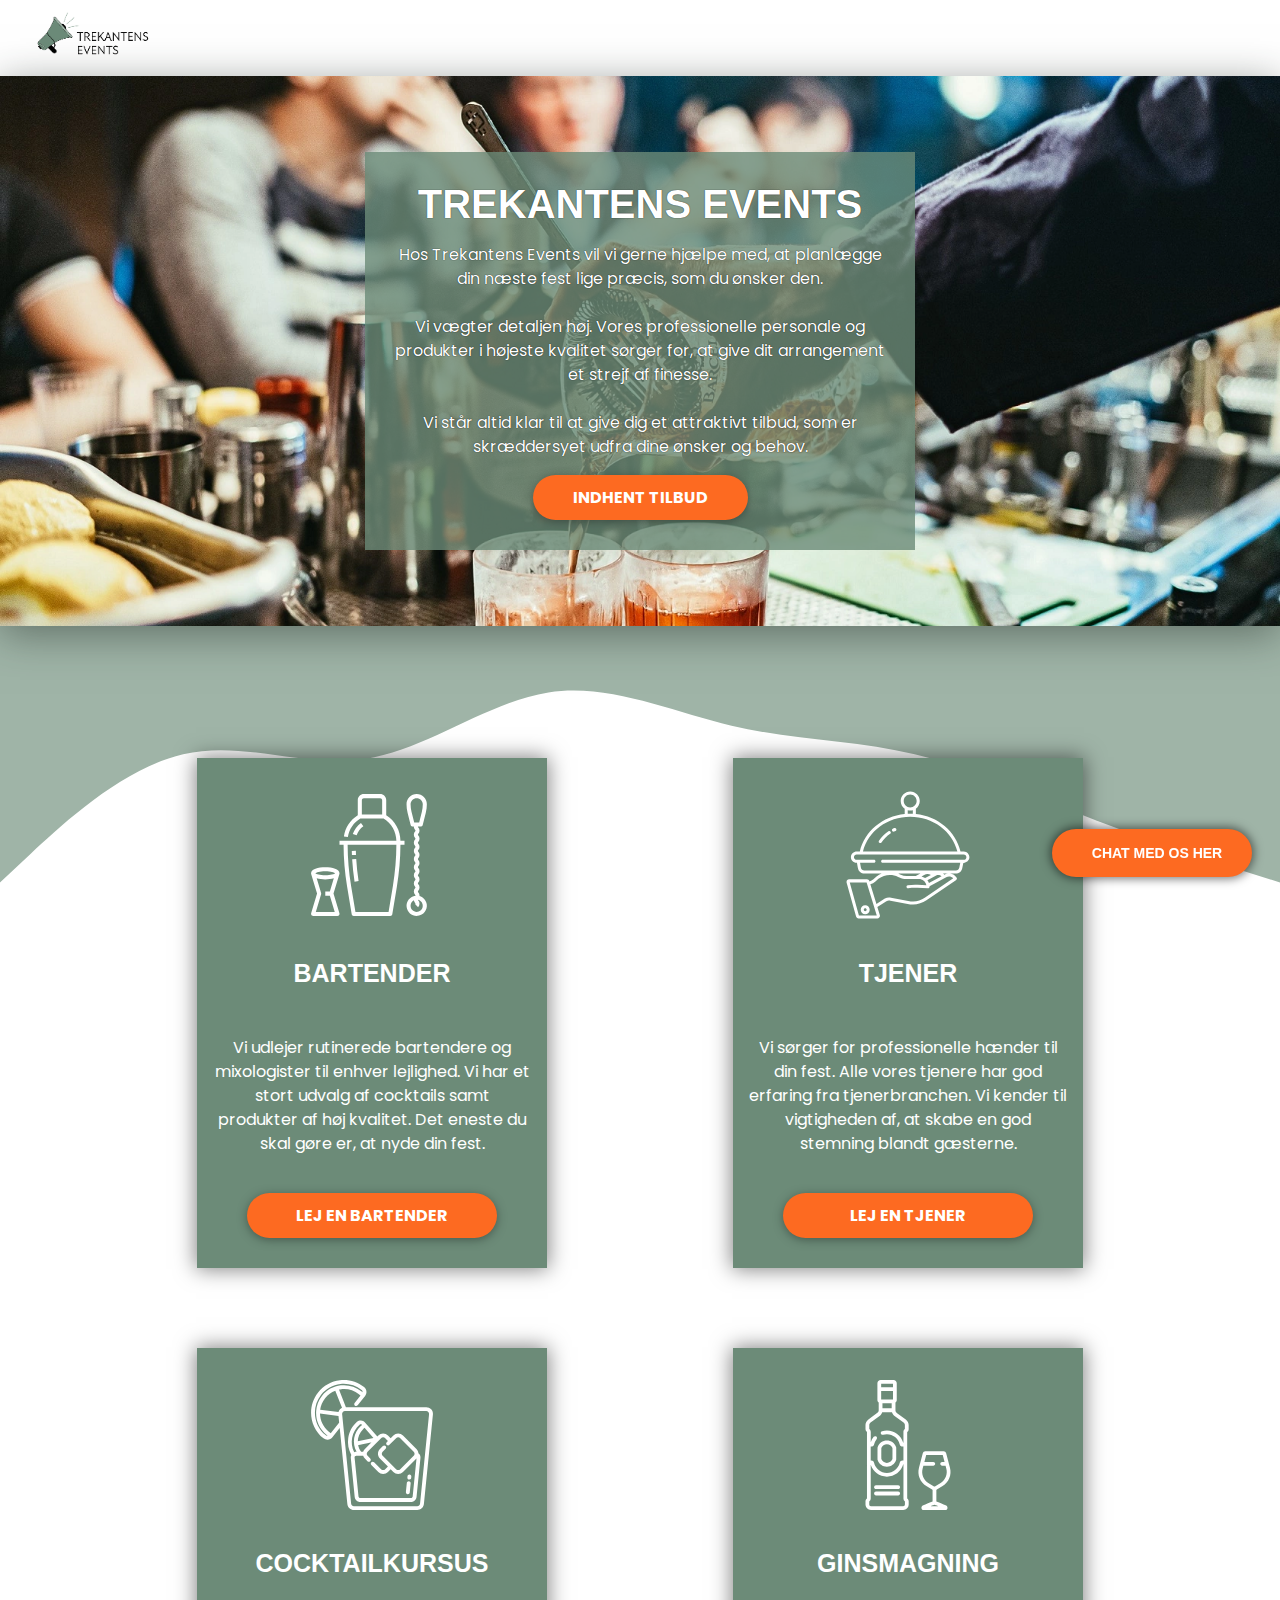
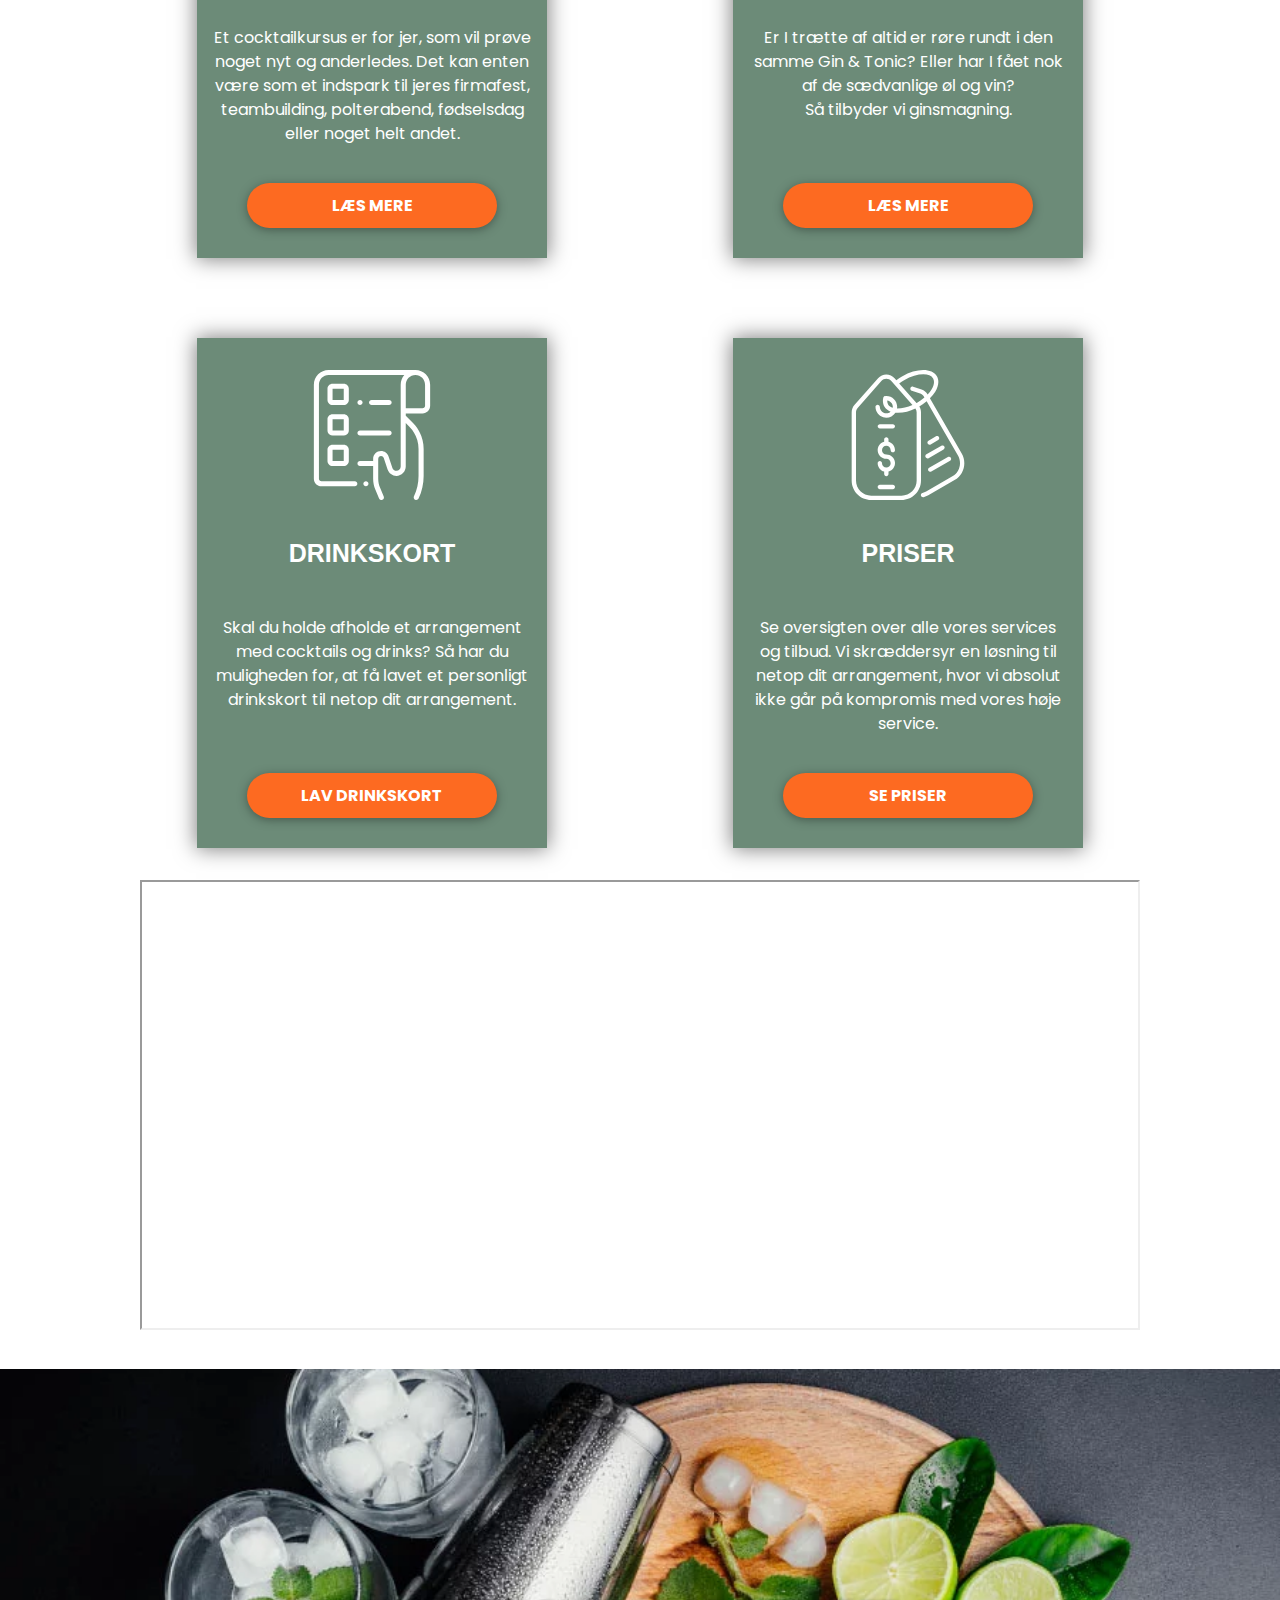
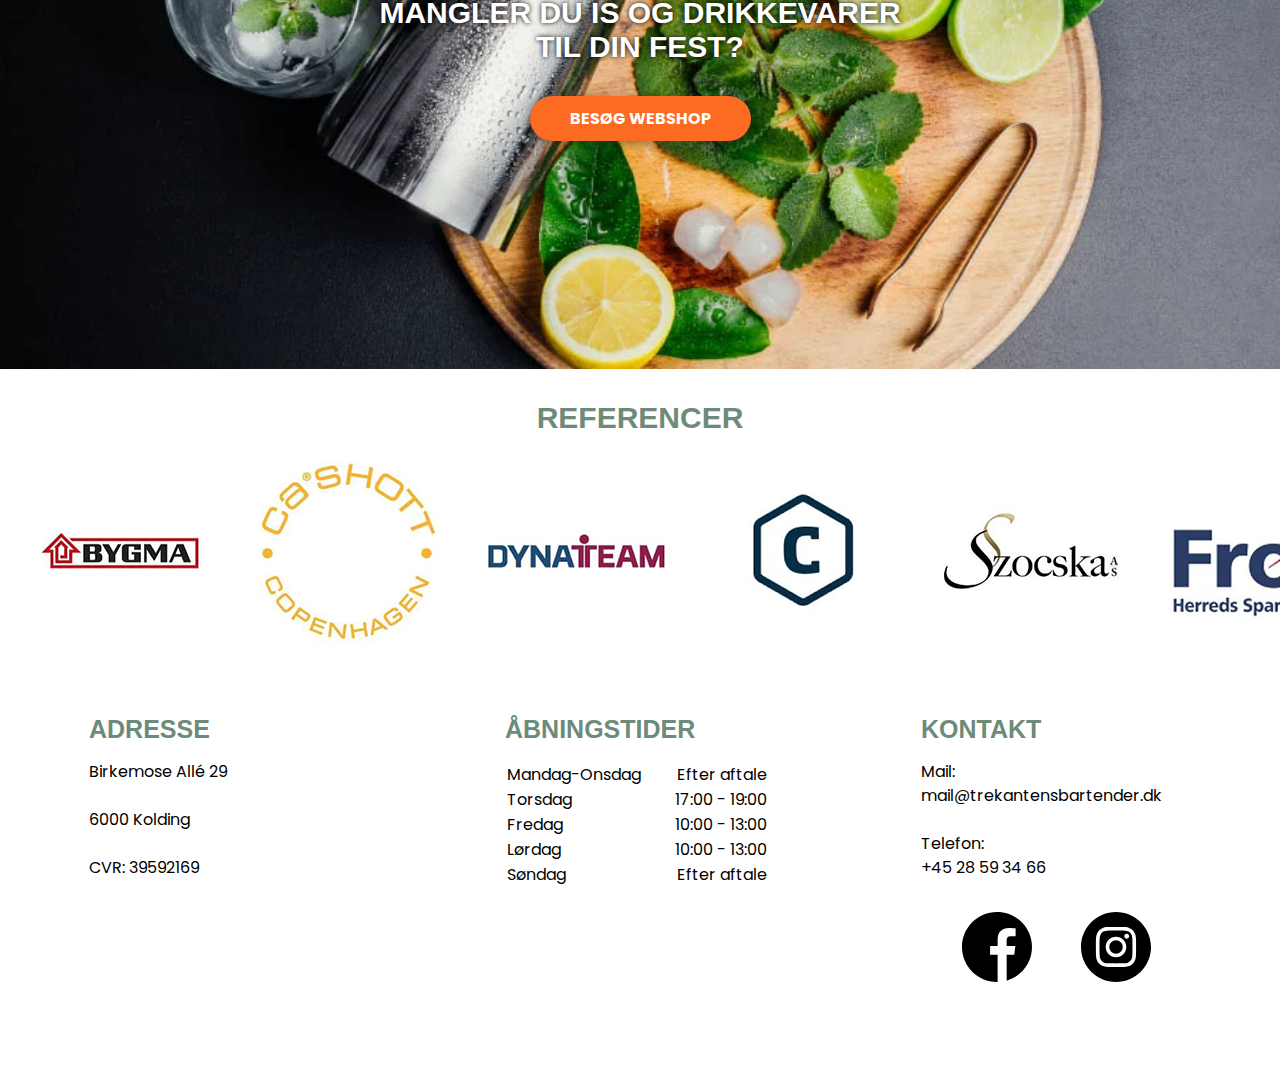
==== commit eb656b51: "KODE FINAL VERSION 25-05" ====
--- a/index.html
+++ b/index.html
@@ -12,7 +12,7 @@
     <meta name="og:title" property="og:title" content="TrekantensEvents">
     <meta name="twitter:card" content="TrekantensEvents">
     <link rel='shortcut icon' type='image/x-icon' href='img/favicon.ico' />
-    <link rel="canonical" href="http://simonboehrnsknudsen.dk/">
+    <link rel="canonical" href="http://simonboehrnsknudsen.dk/trekantensevents/">
 
 
     <title>Trekantens Events ApS </title>
@@ -36,7 +36,7 @@
         <nav>
 
 
-            <div> <a href="index.html"><img src="img/logo.png" class="logo"> </a> </div>
+            <div> <a href="index.html"><img src="img/logo.png" class="logo" alt="Logo - Trekantens Events"> </a> </div>
 
             <label for="btn" class="icon">
                 <span class="fa fa-bars"></span>
@@ -137,22 +137,19 @@
         <!-- FORSIDE - VI TILBYDER -->
 
         <div class="wave-svg">
-            <img src="img/wave.svg" alt="">
+            <img src="img/wave.svg" alt="Illustration af bølgeform">
         </div>
 
 
-        <article class="forside-services-article">
-            <h2 class="article-header"></h2>
-
             <!-- FORSIDE - VI TILBYDER  - GRID SYSTEM -->
-            <div class="forside-services-grid">
-
-
-                <!-- SERVICE NAVN-->
-
-                <section class="forside-services-card">
-                    <div class="card-image-wrapper">
-                        <img src="img/bartenderudlejning.svg" alt="Ikon">
+            <article class="forside-services-grid">
+
+
+                <!-- BARTENDERUDLEJNING -->
+
+                <section class="forside-services-card">
+                    <div class="card-image-wrapper">
+                        <img src="img/bartenderudlejning.svg" alt="Ikon - Bartender mixer kit">
                     </div>
                     <div>
                         <h3>Bartender</h3>
@@ -164,11 +161,11 @@
                 </section>
 
 
-                <!-- SERVICE NAVN-->
-
-                <section class="forside-services-card">
-                    <div class="card-image-wrapper">
-                        <img src="img/tjenerudlejning.svg" alt="Ikon">
+                <!-- TJENERUDLEJNING-->
+
+                <section class="forside-services-card">
+                    <div class="card-image-wrapper">
+                        <img src="img/tjenerudlejning.svg" alt="Ikon - Tjenerhånd med et fad i hånden">
                     </div>
                     <div>
                         <h3>Tjener</h3>
@@ -182,11 +179,11 @@
 
 
 
-                <!-- SERVICE NAVN-->
+                <!-- COCKTIALKURSUS -->
 
                 <section id="cocktail-kursus" class="forside-services-card">
                     <div class="card-image-wrapper">
-                        <img src="img/cocktailkursus.svg" alt="Ikon">
+                        <img src="img/cocktailkursus.svg" alt="Ikon - Frisk cocktail med isterninger og citron">
                     </div>
                     <div>
                         <h3>Cocktailkursus</h3>
@@ -199,10 +196,10 @@
                         mere</a>
                 </section>
 
-
-                <section class="forside-services-card">
-                    <div class="card-image-wrapper">
-                        <img src="img/ginsmagning.svg" alt="Ikon">
+                <!-- Ginsmagning -->
+                <section class="forside-services-card">
+                    <div class="card-image-wrapper">
+                        <img src="img/ginsmagning.svg" alt="Ikon - Flaske gin med og et glas ved siden af">
                     </div>
                     <div>
                         <h3>Ginsmagning</h3>
@@ -213,11 +210,11 @@
                         mere</a>
                 </section>
 
-                <!-- SERVICE NAVN-->
-
-                <section class="forside-services-card">
-                    <div class="card-image-wrapper">
-                        <img src="img/drinkskort.svg" alt="Ikon">
+                <!-- DRINKSKORT -->
+
+                <section class="forside-services-card">
+                    <div class="card-image-wrapper">
+                        <img src="img/drinkskort.svg" alt="Ikon - Liste med drinks">
                     </div>
                     <div>
                         <h3>Drinkskort</h3>
@@ -230,11 +227,11 @@
 
 
 
-                <!-- SERVICE NAVN-->
-
-                <section class="forside-services-card">
-                    <div class="card-image-wrapper">
-                        <img src="img/priser.svg" alt="Ikon">
+                <!-- PRISER -->
+
+                <section class="forside-services-card">
+                    <div class="card-image-wrapper">
+                        <img src="img/priser.svg" alt="Ikon - Prismærker">
                     </div>
                     <div>
                         <h3>Priser</h3>
@@ -247,13 +244,14 @@
                     <a class="btn-standard" href="priser.html">Se priser</a>
                 </section>
 
-            </div>
-        </article>
-
+            </article>
+
+
+        <!-- YOUTUBE VIDEO -->
         <article class="forside-video">
-            <iframe src="https://www.youtube.com/embed/X5XEjIOtX8A" title="YouTube video player" frameborder="0"
+            <iframe src="https://www.youtube.com/embed/X5XEjIOtX8A" title="YouTube video player" 
                 allow="accelerometer; autoplay; clipboard-write; encrypted-media; gyroscope; picture-in-picture"
-                allowfullscreen></iframe>
+                allowfullscreen loading="lazy"></iframe>
 
         </article>
 
@@ -351,37 +349,42 @@
                     Telefon: <br>
                     +45 28 59 34 66
 
+                </p>
+
                     <div class="footer-socialmedia">
                         <a href="https://www.facebook.com/trekantensbartender/">
-                            <img src="img/facebook.svg" alt="">
+                            <img src="img/facebook.svg" alt="Facebook ikon">
                         </a>
 
                         <a href="https://www.instagram.com/trekantenstjenerudlejning/">
-                            <img src="img/instagram.svg" alt="">
+                            <img src="img/instagram.svg" alt="Instagram ikon">
                         </a>
                     </div>
-                </p>
+             
             </div>
         </div>
 
     </footer>
-    <!----------- POPUP CHAT----------->
-
-    <button class="open-button" onclick="openForm()"><i class='far fa-comment-dots'></i>CHAT MED OS HER</button>
-
-    <div class="chat-popup" id="myForm">
-        <form class="form-container">
-            <div class="billede">
-                <img class="billede" src="img/logo-kopi.png">
-            </div>
-
-            <label class="chatboxtext" for="msg">Vi bestræber os på at svare indenfor 2-3 timer</label>
-            <textarea class="skrivher" placeholder="Skriv din besked her..." name="msg" required></textarea>
-
-            <button onclick="alertFunction()" type="submit" class="btn">SEND BESKED</button>
-            <button type="button" class="btn cancel" onclick="closeForm()">LUK CHAT VINDUE</button>
-        </form>
-    </div>
+
+
+  <!----------- POPUP CHAT----------->
+
+  <button class="open-button" onclick="openForm()"><i class='far fa-comment-dots'></i>CHAT MED OS HER</button>
+
+  <div class="chat-popup" id="myForm">
+      <form class="form-container">
+          <div class="billede">
+              <img class="billede" src="img/logo.png" alt="Logo - Trekantens Events">
+          </div>
+
+          <label class="chatboxtext" for="msg">Vi bestræber os på at svare indenfor 2-3 timer</label>
+          <textarea class="skrivher" placeholder="Skriv din besked her..." name="msg" id="msg" required></textarea>
+
+          <button onclick="alertFunction()" type="submit" class="btn">SEND BESKED</button>
+          <button type="button" class="btn cancel" onclick="closeForm()">LUK CHAT VINDUE</button>
+      </form>
+  </div>
+
     <script src="js/trekantensscript.js"></script>
 
 </body>
--- a/css/style.css
+++ b/css/style.css
@@ -54,24 +54,6 @@
     color: white;
     text-transform: uppercase;
     font-weight: bold;
-}
-
-@media all and (max-width: 1024px) {
-    h1 {
-        font-size: 24px;
-    }
-
-    h2 {
-        font-size: 22px;
-    }
-
-    h3 {
-        font-size: 20px;
-    }
-
-    h4 {
-        font-size: 18px;
-    }
 }
 
 /* Buttons */
@@ -274,15 +256,15 @@
 }
 
 .bartender {
-    background-image: url(../img/hero-bartenderlille.jpg);
+    background-image: url(../img/hero-bartenderlille_1.webp);
 }
 
 .tjener {
-    background-image: url(../img/tjener-herolille.jpg);
+    background-image: url(../img/tjener-herolille_1.webp);
 }
 
 .arrangementer {
-    background-image: url(../img/Arrengementer.hero.jpg);
+    background-image: url(../img/Arrengementer.herolille.webp);
 
 }
 
@@ -323,27 +305,12 @@
 
 }
 
-/* VI TILBYDER HEADER */
-.article-header {
-    color: black;
-    text-align: center;
-    width: fit-content;
-    margin: 0 auto 2rem auto;
-    text-transform: uppercase;
-}
-
 /* WAVE.SVG */
 .wave-svg {
     margin-bottom: -10rem;
 }
 
-@media all and (max-width: 1024px) {
-    .wave-svg {
-        margin-bottom: -3rem;
-    }
-
-
-}
+
 
 /* VI TILBYDER GRIDSYSTEM */
 .forside-services-grid {
@@ -406,10 +373,11 @@
     margin: 2rem auto 2rem auto;
 }
 
-.forside-video iframe{
+.forside-video iframe {
     width: 100%;
     height: 50vh;
 }
+
 /* WEBSHOP INSPIRATION */
 
 .webshop-article {
@@ -447,7 +415,7 @@
     background-image: url(../img/webshop.webp);
     background-position: center center;
     background-size: cover;
-   width: 100%;
+    width: 100%;
 }
 
 .webshop-article-text {
@@ -461,25 +429,6 @@
 
 }
 
-.webshop-article-text p {}
-
-/* ---------- RESPONSIVE HERO IMAGE ---------- */
-
-@media all and (max-width: 1024px) {
-    .hero-text-boks {
-        width: 320px;
-        height: auto;
-    }
-
-    .sidenavn {
-        font-size: 24px;
-    }
-
-    .beskrivelse {
-        margin-top: 20px;
-    }
-}
-
 /* ---------- OM BARTENDERUDLEJNING ---------- */
 
 .back {
@@ -518,26 +467,6 @@
 
 .omudlejning-h2 {
     margin-top: 30px;
-}
-
-/* ---------- RESPONSIVE OM BARTENDERUDLEJNING ---------- */
-
-@media all and (max-width: 1024px) {
-    .storecontainer {
-        display: flex;
-        flex-direction: column;
-        width: 100%;
-    }
-
-    .lillecontainer {
-        width: 100%;
-        padding: 0px 0 10px 0;
-    }
-
-    .lillecontainer p,
-    .lillecontainer h2 {
-        padding: 0px 10px 0px 10px
-    }
 }
 
 
@@ -631,14 +560,8 @@
         margin-right: auto;
         text-align: center;
     }
-    
-
-}
-
-
-
-@media all and (max-width: 1024px) {
-    
+
+
 }
 
 /* DRINKSKORT */
@@ -654,20 +577,21 @@
     text-align: center;
 }
 
-.drinkskort-wrapper h2{
-  padding: 1rem;
-  color: white;
-}
-
-
-.drinkskort-wrapper p{
+.drinkskort-wrapper h2 {
     padding: 1rem;
     color: white;
-  }
-
-.drinkskort-wrapper img{
-   height: 150px;
-  }
+}
+
+
+.drinkskort-wrapper p {
+    padding: 1rem;
+    color: white;
+}
+
+.drinkskort-wrapper img {
+    height: 150px;
+}
+
 .drinkskort-wrapper a {
     margin: 2rem auto 2rem auto;
 }
@@ -682,6 +606,15 @@
     color: white;
     margin-bottom: 2rem;
 }
+
+.infographic-grid {
+    grid-gap: 2em;
+    grid-template-columns: repeat(auto-fit, minmax(150px, 1fr));
+    width: 100%;
+    margin-left: auto;
+    margin-right: auto;
+}
+
 
 .infographic-wrapper h2 {
     text-align: center;
@@ -690,16 +623,6 @@
     width: 80%;
 }
 
-.infographic-grid {
-    display: grid;
-    grid-gap: 3em;
-    grid-template-columns: repeat(auto-fit, minmax(200px, 1fr));
-    margin-left: auto;
-    margin-right: auto;
-    padding-left: 1rem;
-    padding-right: 1rem;
-}
-
 .infographic-content-box {
     display: flex;
     flex-direction: column;
@@ -716,30 +639,9 @@
     text-align: center;
     padding: 1rem;
     word-break: break-word;
-    hyphens: auto;;
-}
-
-/* ---------- RESPONSIVE OM BARTENDERUDLEJNING ---------- */
-
-@media all and (max-width: 1024px) {
-    .infographic-wrapper {
-        width: 100%;
-        margin-left: auto;
-        margin-right: auto;
-        padding: 0 0 0 0;
-    }
-}
-
-.infographic-grid {
-    grid-gap: 2em;
-    grid-template-columns: repeat(auto-fit, minmax(150px, 1fr));
-    width: 100%;
-    margin-left: auto;
-    margin-right: auto;
-}
-
-
-
+    hyphens: auto;
+    ;
+}
 
 
 /* ---------- ARRANGEMENTER ---------- */
@@ -752,7 +654,7 @@
 
 .storecontainer2 {
     background-color: #ffffff;
-    width: 95%;
+    width: 90%;
     margin-left: auto;
     margin-right: auto;
     box-shadow: rgb(34, 43, 37, 0.5) 0px 2px 30px;
@@ -886,50 +788,59 @@
     text-align: left;
     border-collapse: collapse;
     color: black;
-  }
-  table.priser-prisoversigt-tabel td, table.priser-prisoversigt-tabel th {
+}
+
+table.priser-prisoversigt-tabel td,
+table.priser-prisoversigt-tabel th {
     border: 1px solid #000000;
     padding: 10px 10px 10px 10px;
-  }
-  table.priser-prisoversigt-tabel tbody td {
+}
+
+table.priser-prisoversigt-tabel tbody td {
     font-size: 16px;
     font-weight: 500;
     color: black;
-  }
-  table.priser-prisoversigt-tabel td:nth-child(even) {
+}
+
+table.priser-prisoversigt-tabel td:nth-child(even) {
     background: #6D8B79;
     text-align: left;
     color: white;
-  }
-  table.priser-prisoversigt-tabel thead {
+}
+
+table.priser-prisoversigt-tabel thead {
     background: #FF6C00;
     border-bottom: 1px solid #000000;
     text-transform: uppercase;
-  }
-  table.priser-prisoversigt-tabel thead th {
+}
+
+table.priser-prisoversigt-tabel thead th {
     font-size: 15px;
     font-weight: bold;
     color: #FFFFFF;
     text-align: left;
     border-left: 1px solid #000000;
-  }
-  table.priser-prisoversigt-tabel thead th:first-child {
+}
+
+table.priser-prisoversigt-tabel thead th:first-child {
     border-left: none;
-  }
-  
-  table.priser-prisoversigt-tabel tfoot td {
+}
+
+table.priser-prisoversigt-tabel tfoot td {
     font-size: 13px;
-  }
-  table.priser-prisoversigt-tabel tfoot .links {
+}
+
+table.priser-prisoversigt-tabel tfoot .links {
     text-align: right;
-  }
-  table.priser-prisoversigt-tabel tfoot .links a{
+}
+
+table.priser-prisoversigt-tabel tfoot .links a {
     display: inline-block;
     background: #FFFFFF;
     color: #398AA4;
     padding: 2px 8px;
     border-radius: 5px;
-  }
+}
 
 /************** OM OS ***********/
 /* Om os content */
@@ -1255,7 +1166,7 @@
     margin-top: 35px;
     text-decoration: none;
     width: 150px;
-    
+
 }
 
 .btnbook:hover {
@@ -1404,49 +1315,6 @@
 
     .social-media {
         padding: 1.5rem 0 0 0;
-    }
-}
-
-@media (max-width: 480px) {
-    .container {
-        padding: 1.5rem;
-    }
-
-    .contact-info:before {
-        display: none;
-    }
-
-    form,
-    .contact-info {
-        padding: 1.7rem 1.6rem;
-    }
-
-    .text,
-    .information,
-    .social-media p {
-        font-size: 0.8rem;
-    }
-
-    .title {
-        font-size: 1.15rem;
-    }
-
-    .social-icons a {
-        width: 30px;
-        height: 30px;
-        line-height: 30px;
-    }
-
-    .contacticon {
-        width: 23px;
-    }
-
-    .input {
-        padding: 0.45rem 1.2rem;
-    }
-
-    .btnbook {
-        padding: 0.45rem 1.2rem;
     }
 }
 
@@ -1473,8 +1341,8 @@
 }
 
 
-.open-button i{
-   padding-right: 10px;
+.open-button i {
+    padding-right: 10px;
 }
 
 .open-button:hover {
@@ -1496,7 +1364,7 @@
     max-width: 300px;
     padding: 10px;
     background-color: #fff;
-    
+
 }
 
 .billede {
@@ -1667,8 +1535,56 @@
 
 
 
-/*MAX 1024pxX*/
+/*MAX 1024PX - TABLETS */
 @media all and (max-width: 1024px) {
+
+    /* RESPONSIVE HEADERS */
+    h1 {
+        font-size: 24px;
+    }
+
+    h2 {
+        font-size: 22px;
+    }
+
+    h3 {
+        font-size: 20px;
+    }
+
+    h4 {
+        font-size: 18px;
+    }
+
+    /* ---------- RESPONSIVE HERO IMAGE ---------- */
+    .hero-text-boks {
+        width: 320px;
+        height: auto;
+    }
+
+    .sidenavn {
+        font-size: 24px;
+    }
+
+    .beskrivelse {
+        margin-top: 20px;
+    }
+
+    /* ---------- RESPONSIVE OM BARTENDERUDLEJNING ---------- */
+    .storecontainer {
+        display: flex;
+        flex-direction: column;
+        width: 100%;
+    }
+
+    .lillecontainer {
+        width: 100%;
+        padding: 0px 0 10px 0;
+    }
+
+    .lillecontainer p,
+    .lillecontainer h2 {
+        padding: 0px 10px 0px 10px
+    }
 
     /* ARRANGEMENTER */
 
@@ -1677,6 +1593,7 @@
         flex-direction: column;
         width: 100%;
         padding: 0;
+        max-width: 800px;
     }
 
     .lillecontainer2 {
@@ -1714,6 +1631,13 @@
         margin-top: 30px;
     }
 
+    /* RESPONSIVE INFOGRAPHIC */
+    .infographic-wrapper {
+        width: 100%;
+        margin-left: auto;
+        margin-right: auto;
+        padding: 0 0 0 0;
+    }
 
     /* OM OS & VÆRDIER */
 
@@ -1741,6 +1665,11 @@
 
     .personale-wrapper section {
         padding: 0 0 0 0;
+    }
+
+    /* WAVE */
+    .wave-svg {
+        margin-bottom: -3rem;
     }
 
     /* OM CHRIS  */
@@ -1783,7 +1712,7 @@
 
 }
 
-/*MAX 480*/
+/*MAX 480PX - SMARTPHONES */
 @media screen and (max-width: 480px) {
     .forside-services-grid {
         display: grid;
@@ -1797,4 +1726,46 @@
     .personale-wrapper-content {
         grid-gap: 2em;
     }
+
+    /* RESPONSIVE KONTAKTFORMULAR */
+    .container {
+        padding: 1.5rem;
+    }
+
+    .contact-info:before {
+        display: none;
+    }
+
+    form,
+    .contact-info {
+        padding: 1.7rem 1.6rem;
+    }
+
+    .text,
+    .information,
+    .social-media p {
+        font-size: 0.8rem;
+    }
+
+    .title {
+        font-size: 1.15rem;
+    }
+
+    .social-icons a {
+        width: 30px;
+        height: 30px;
+        line-height: 30px;
+    }
+
+    .contacticon {
+        width: 23px;
+    }
+
+    .input {
+        padding: 0.45rem 1.2rem;
+    }
+
+    .btnbook {
+        padding: 0.45rem 1.2rem;
+    }
 }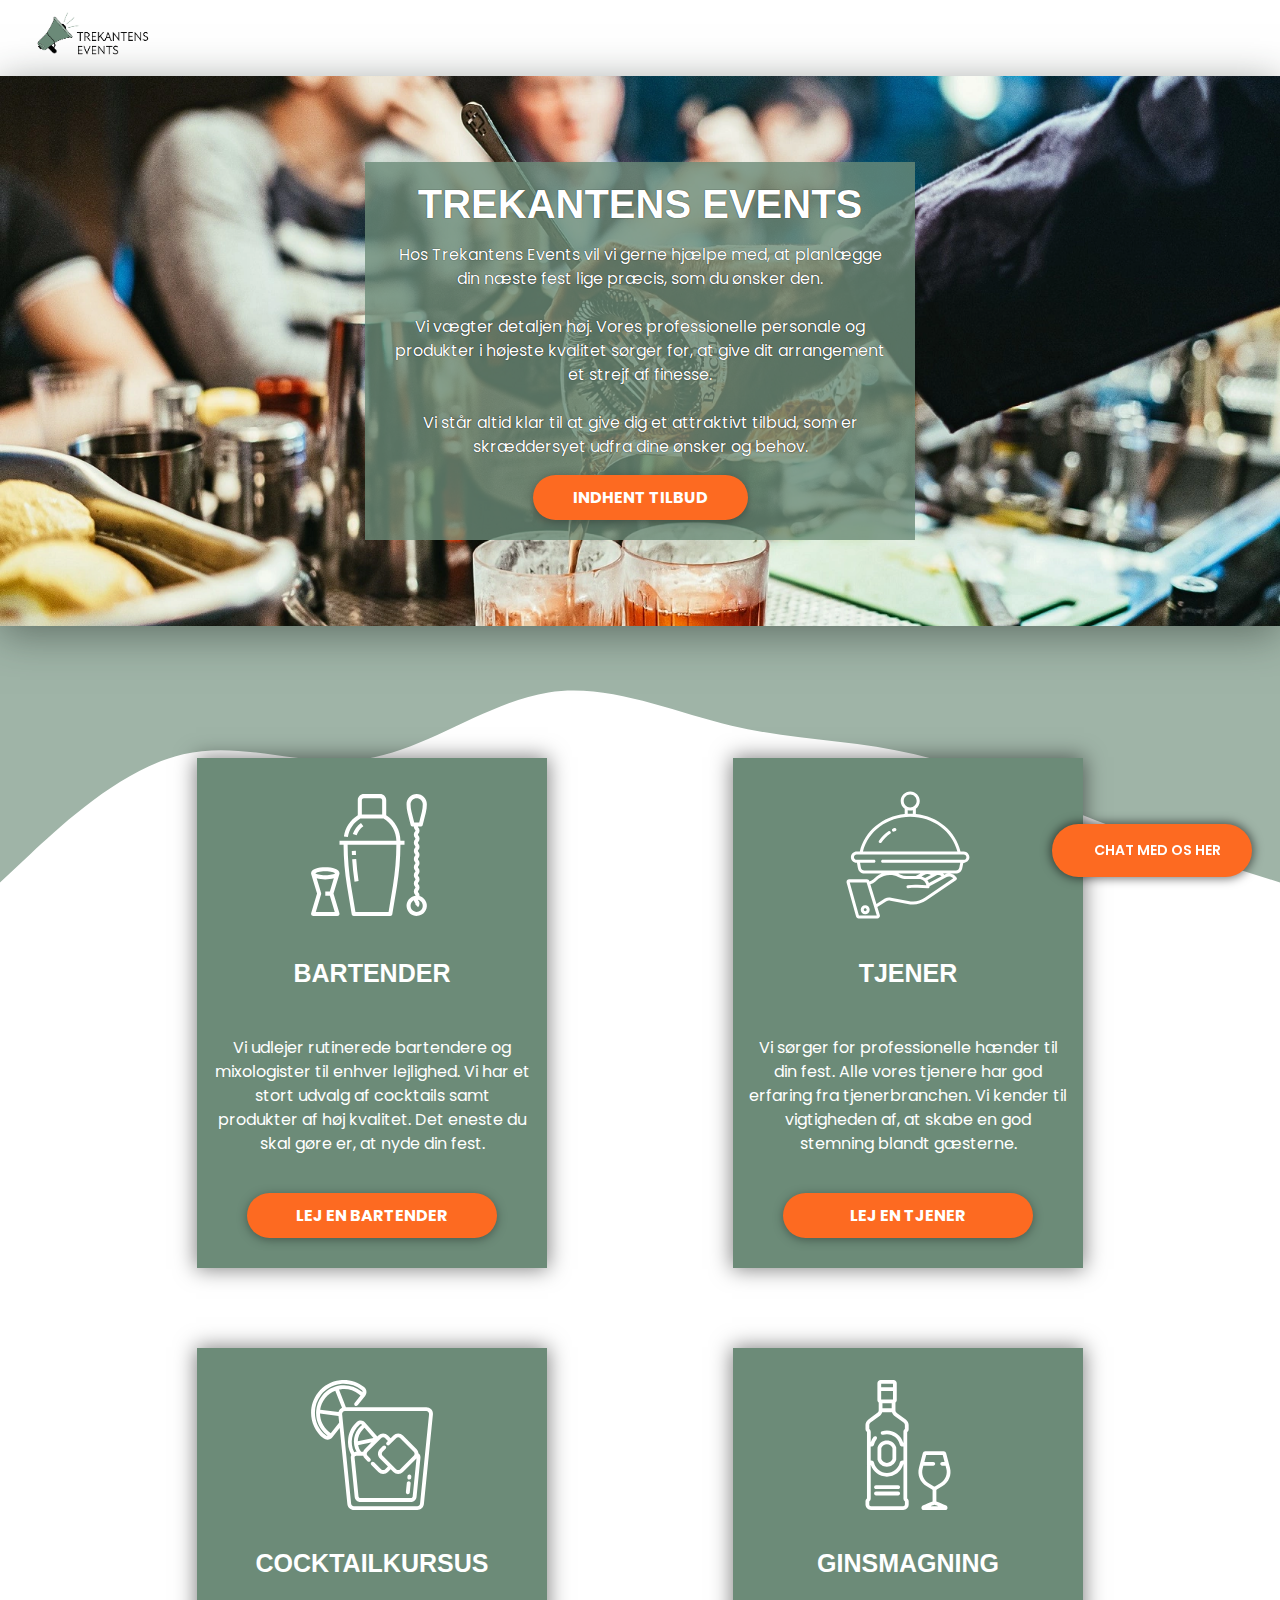
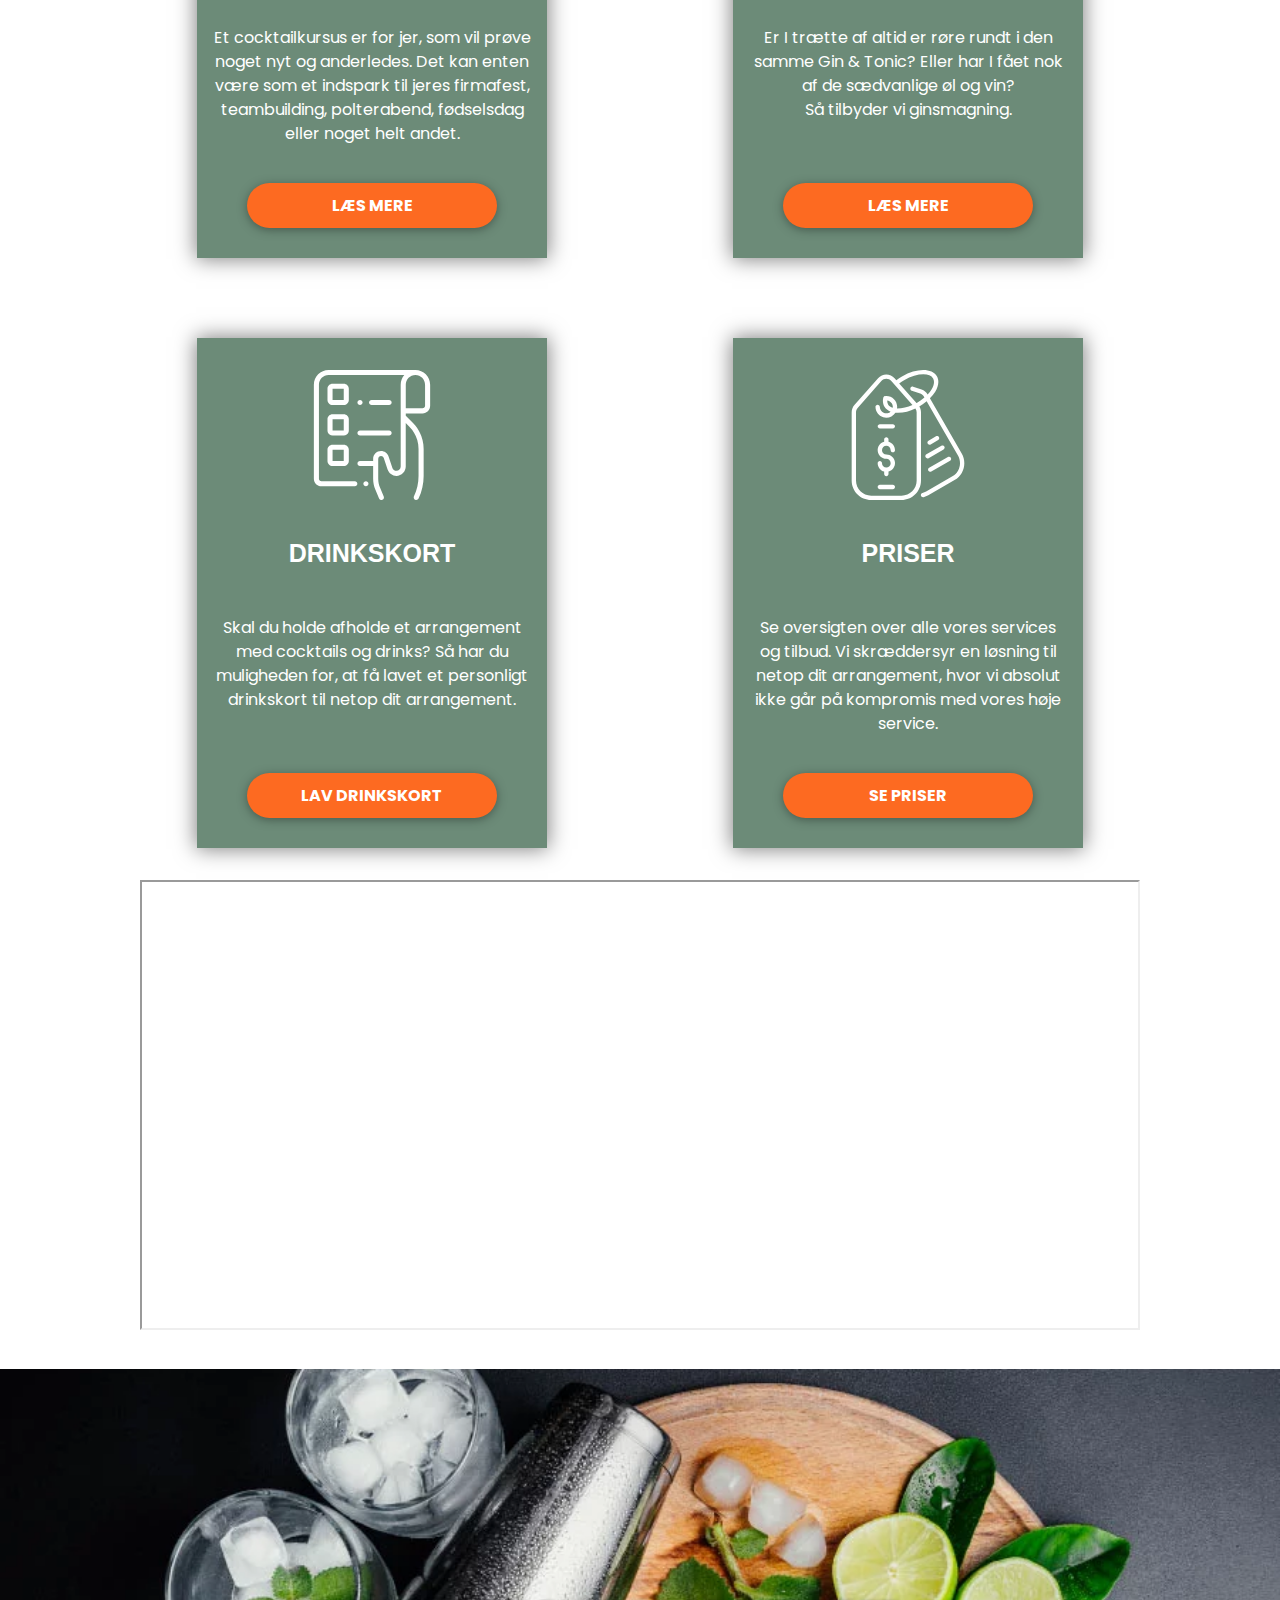
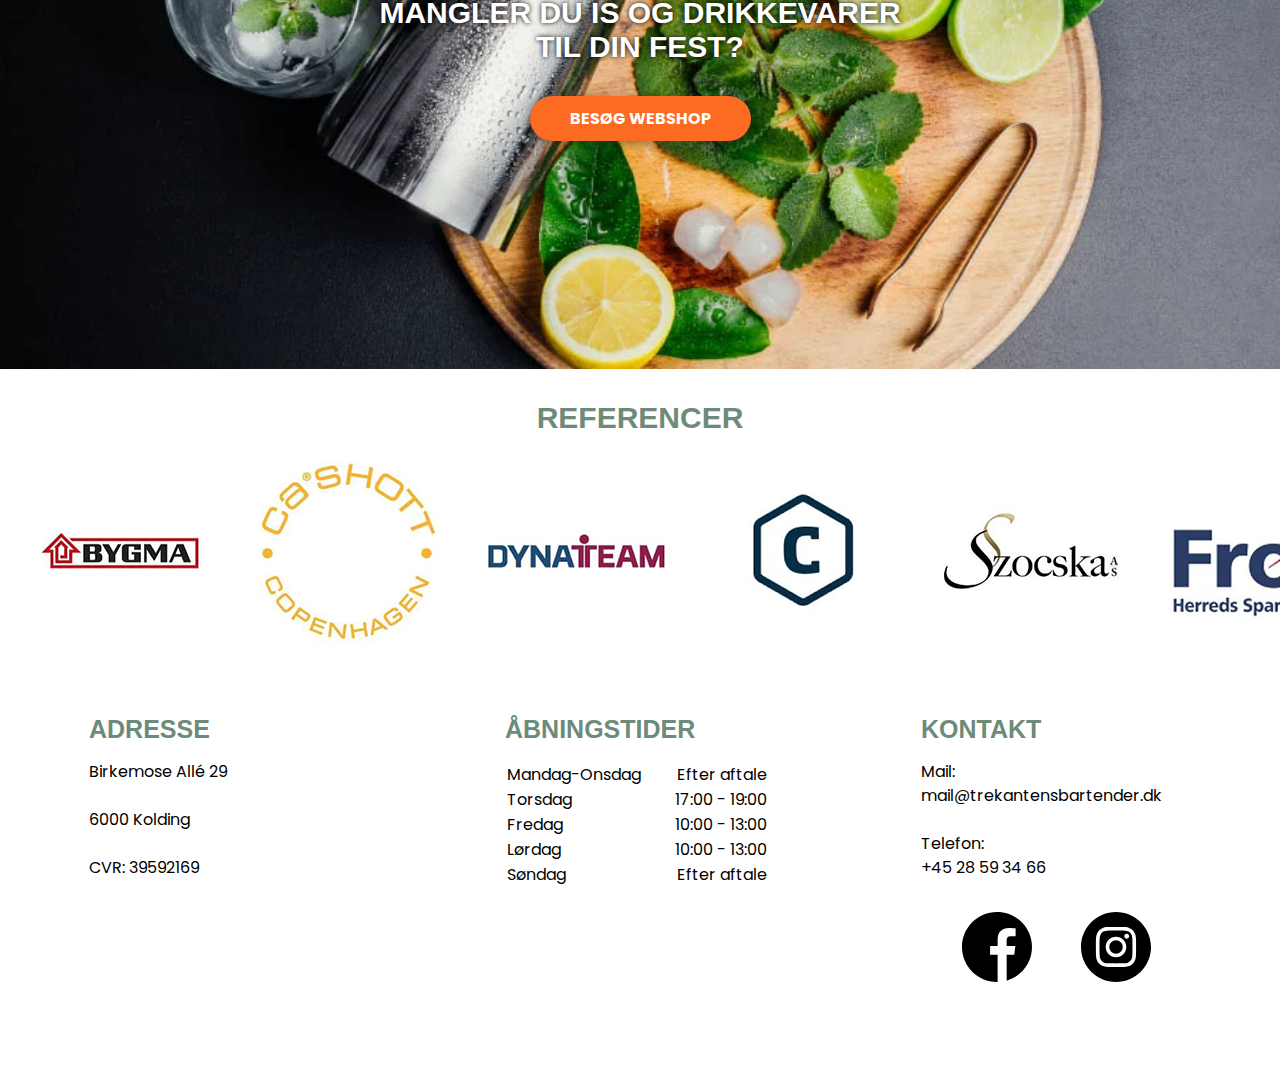
==== commit e3434be8: "Kommentering" ====
--- a/index.html
+++ b/index.html
@@ -1,6 +1,7 @@
 <!DOCTYPE html>
 <html lang="da">
 
+<!-- (Simon & Natascha) -->
 <head>
     <meta charset="utf-8">
     <meta http-equiv="X-UA-Compatible" content="IE=edge">
@@ -31,7 +32,7 @@
 
 <body>
 
-    <!------------NAVIGATION ------------->
+    <!------------NAVIGATION (Natascha & Rigmor) ------------->
     <header>
         <nav>
 
@@ -111,11 +112,11 @@
     </header>
 
 
-    <!---------------- FORSIDE--------------->
+    <!---- MAIN CONTENT ----->
     <main>
 
 
-        <!----------- HERO BILLEDE + TEKST----------->
+        <!----------- HERO BILLEDE + TEKST (Simon & Signe) ----------->
         <article>
             <div class="hero-image forsidehero">
                 <div class="hero-text-boks">
@@ -136,12 +137,14 @@
 
         <!-- FORSIDE - VI TILBYDER -->
 
+
+        <!-- BØLGE (Natascha & Rigmor) -->
         <div class="wave-svg">
             <img src="img/wave.svg" alt="Illustration af bølgeform">
         </div>
 
 
-            <!-- FORSIDE - VI TILBYDER  - GRID SYSTEM -->
+            <!-- FORSIDE - VI TILBYDER  - GRID SYSTEM (Simon & Signe) -->
             <article class="forside-services-grid">
 
 
@@ -247,7 +250,7 @@
             </article>
 
 
-        <!-- YOUTUBE VIDEO -->
+        <!-- YOUTUBE VIDEO (Signe & Rigmor)-->
         <article class="forside-video">
             <iframe src="https://www.youtube.com/embed/X5XEjIOtX8A" title="YouTube video player" 
                 allow="accelerometer; autoplay; clipboard-write; encrypted-media; gyroscope; picture-in-picture"
@@ -272,7 +275,7 @@
 
         </article>
 
-        <!-- REFERENCER -->
+        <!-- REFERENCER (Simon & Natascha) -->
         <article class="referencer-article">
             <h2>Referencer</h2>
             <div class="tech-slideshow">
@@ -285,7 +288,7 @@
 
 
 
-    <!---------------- FOOTER ------------>
+    <!---------------- FOOTER (SIMON & SIGNE) ------------>
     <footer>
 
 
@@ -367,7 +370,7 @@
     </footer>
 
 
-  <!----------- POPUP CHAT----------->
+  <!----------- POPUP CHAT (RIGMOR & SIGNE) ----------->
 
   <button class="open-button" onclick="openForm()"><i class='far fa-comment-dots'></i>CHAT MED OS HER</button>
 
--- a/css/style.css
+++ b/css/style.css
@@ -277,7 +277,7 @@
     left: 50%;
     transform: translate(-50%, -50%);
     background-color: rgba(108, 139, 120, 0.8);
-    padding: 30px;
+    padding: 20px 30px 20px 30px;
 
 }
 
@@ -608,6 +608,7 @@
 }
 
 .infographic-grid {
+    display: grid;
     grid-gap: 2em;
     grid-template-columns: repeat(auto-fit, minmax(150px, 1fr));
     width: 100%;
@@ -1157,6 +1158,7 @@
     display: block;
     background-color: rgb(253, 106, 33);
     color: white;
+    font-family: 'Poppins', sans-serif;
     padding: 10px 40px 10px 40px;
     border-radius: 50px;
     text-transform: uppercase;
@@ -1325,6 +1327,7 @@
 .open-button {
     background-color: #fd6a21;
     color: #fff;
+    font-family: 'Poppins', sans-serif;
     padding: 16px 20px;
     border: none;
     border-radius: 50px;
@@ -1364,7 +1367,7 @@
     max-width: 300px;
     padding: 10px;
     background-color: #fff;
-
+    font-family: 'Poppins', sans-serif;
 }
 
 .billede {
@@ -1399,6 +1402,7 @@
 /* Set a style for the submit/send button */
 .form-container .btn {
     background-color: #6C8B78;
+    font-family: 'Poppins', sans-serif;
     color: #fff;
     padding: 16px 20px;
     border: none;
